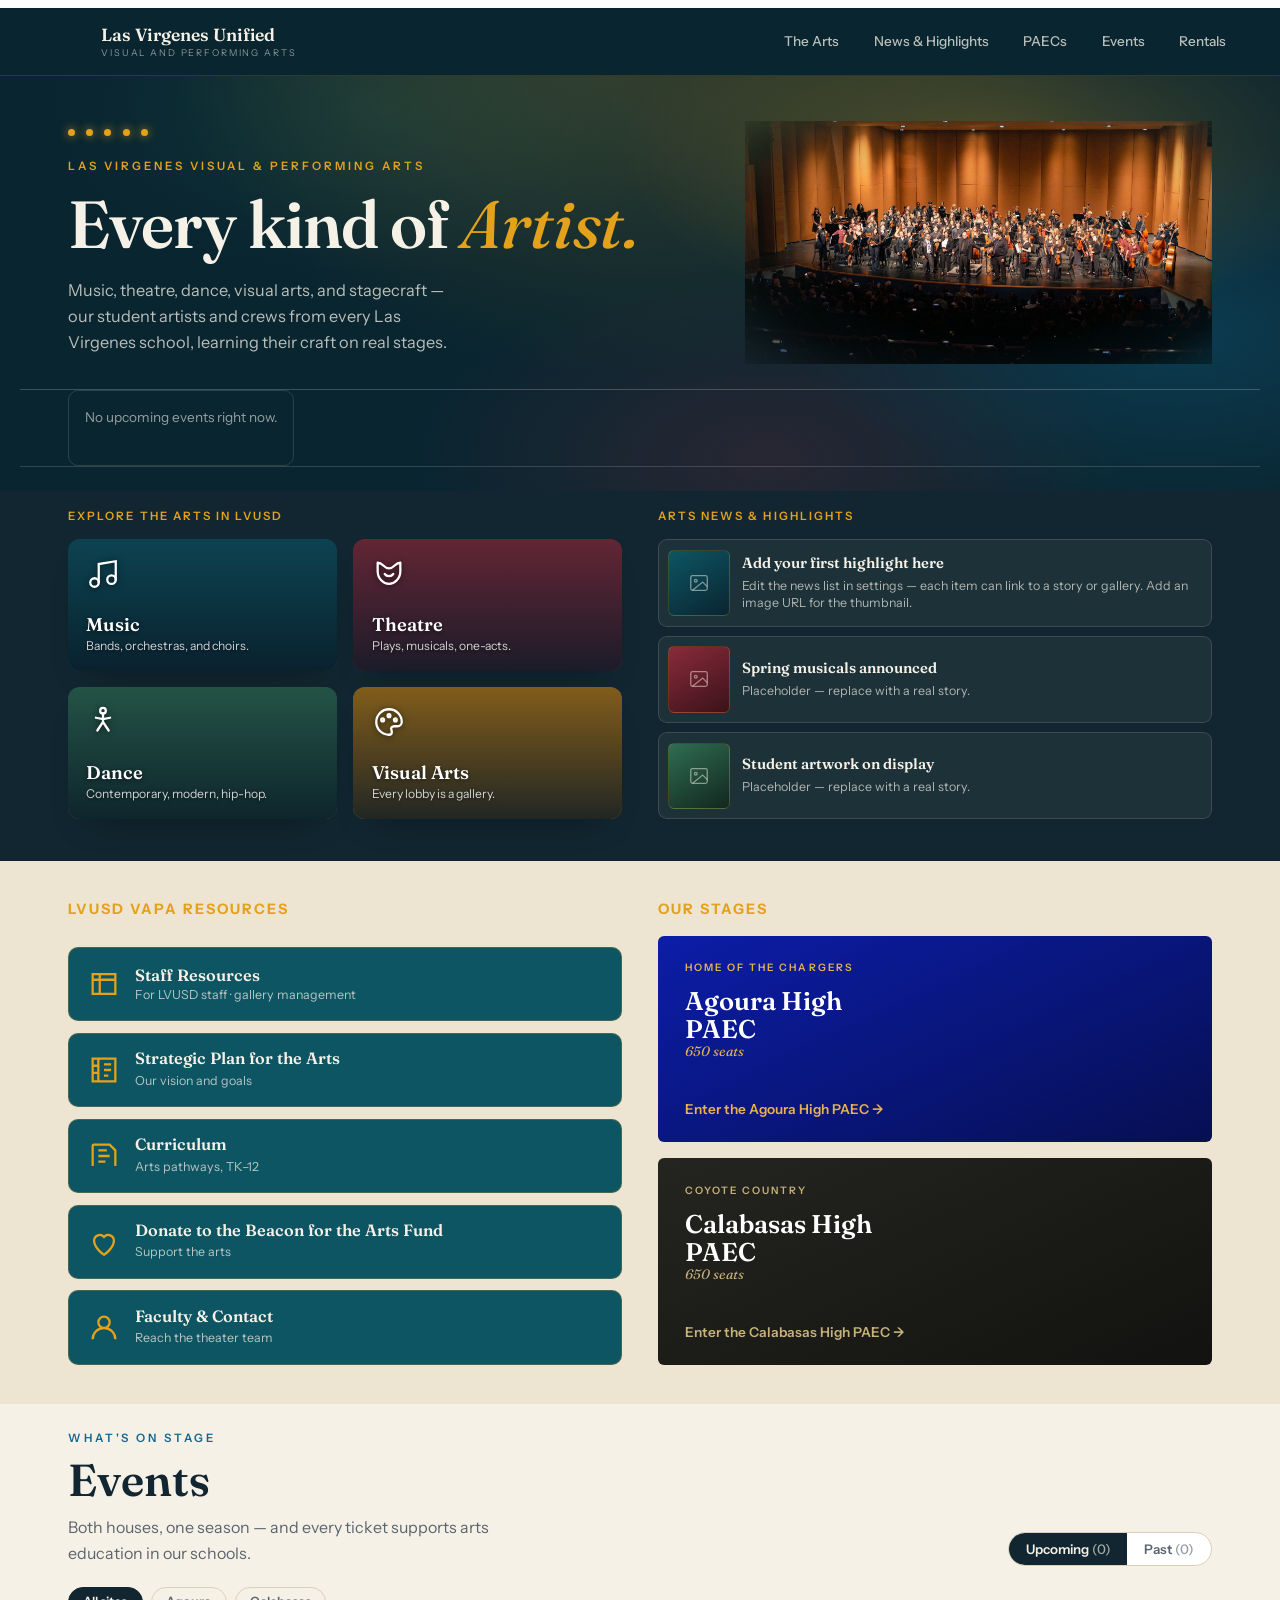
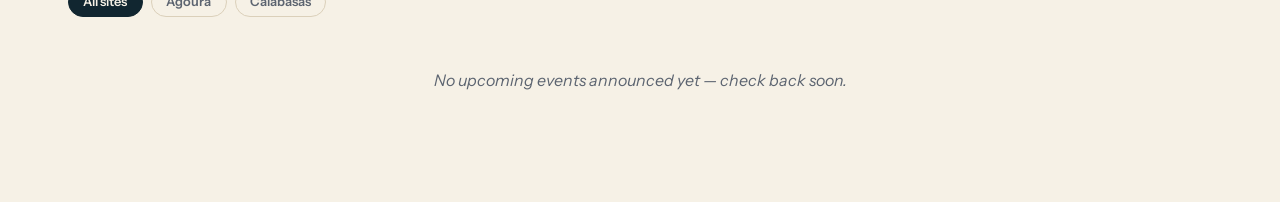
==== index.html @ 339e09e2 "Publish development homepage and Visual Arts gallery updates Bring over the public site HTML and ima" ====
<!doctype html>
<html lang="en">
<head>
<meta charset="utf-8">
<meta name="viewport" content="width=device-width, initial-scale=1">
<title>LVUSD Visual &amp; Performing Arts</title>
<meta name="description" content="Las Virgenes Unified School District Visual &amp; Performing Arts — The PAECs: performances, programs, and performing arts education centers at Agoura High and Calabasas High.">
<meta property="og:title" content="LVUSD Visual & Performing Arts">
<meta property="og:description" content="Performances, programs, and the Performing Arts Education Centers at Agoura High and Calabasas High.">
<meta property="og:type" content="website">
<link rel="preconnect" href="https://fonts.googleapis.com">
<link rel="preconnect" href="https://fonts.gstatic.com" crossorigin>
</head>
<body>
<div id="paecs-app">
  <div class="pc-pg pc-hub pc-on" data-page="hub">
    <div class="pc-bar">
    <button class="pc-brand" data-go="hub"><span class="pc-logo" data-logo="shield"></span><span><b data-t="brand.name"></b><small data-t="brand.sub"></small></span></button>
    <nav class="pc-nav">
      <button data-scroll="arts" data-t="hub.nav.arts"></button>
      <button data-scroll="news" data-t="hub.nav.news"></button>
      <button data-scroll="stages" data-t="hub.nav.centers"></button>
      <button data-scroll="season" data-t="hub.nav.season"></button>
      <button data-go="rentals" data-t="hub.nav.rentals"></button>
    </nav>
    </div>

    <section class="pc-stage">
    <div class="pc-wrap pc-hero">
      <div>
        <div class="pc-bulbs"><i></i><i></i><i></i><i></i><i></i></div>
        <div class="pc-eyebrow" data-t="hub.hero.kicker"></div>
        <h1 class="pc-title" data-t="hub.hero.title"></h1>
        <p class="pc-lede" data-t="hub.hero.lede"></p>

      </div>
      <div class="lvusd-hero-gallery" role="group" aria-label="LVUSD student performance photographs">
        <img class="lvusd-hero-photo is-visible" src="assets/hero/orchestra-pathways.jpg" alt="Orchestra Pathways concert performers on stage" decoding="async" fetchpriority="high">
        <img class="lvusd-hero-photo" src="assets/hero/chs-clue.jpg" alt="CHS Clue cast performing on stage" decoding="async" loading="lazy">
      </div>
    </div>
    <div class="pc-wrap pc-event-rail" data-featured aria-label="Next upcoming performances"></div>
    </section>

    <section class="pc-sec pc-dark pc-artsband" data-anchor="arts">
    <div class="pc-wrap">
      <div class="pc-artsplit">
        <div class="pc-artsleft">
          <h2 class="pc-colh" data-t="hub.arts.heading"></h2>
          <div class="pc-progs pc-tiles pc-tiles-2x2" data-progs="hub.arts.programs"></div>
        </div>
        <div class="pc-artsright" data-anchor="news">
          <h2 class="pc-colh" data-t="hub.news.title"></h2>
          <div class="pc-news" data-news="hub.news.items"></div>
        </div>
      </div>
    </div>
    </section>

    <section class="pc-sec pc-tint pc-stagesband" data-anchor="stages">
    <div class="pc-wrap">
      <div class="pc-stagesplit">
        <div class="pc-quicklinks">
          <div class="pc-colh">LVUSD VAPA Resources</div>

          <button class="pc-qlink pc-staff-quicklink" type="button" data-go="staffresources"><span class="pc-qic"><svg viewBox="0 0 24 24" fill="none" stroke="currentColor" stroke-width="1.6"><path d="M4 5h16v14H4zM4 9h16M9 5v14"/></svg></span><span><b>Staff Resources</b><small>For LVUSD staff · gallery management</small></span></button>
          <a class="pc-qlink" href="#"><span class="pc-qic"><svg viewBox="0 0 24 24" fill="none" stroke="currentColor" stroke-width="1.6"><path d="M4 4h16v16H4zM8 4v16M4 9h4M4 14h4M12 8h5M12 12h5M12 16h3"/></svg></span><span><b>Strategic Plan for the Arts</b><small>Our vision and goals</small></span></a>
          <a class="pc-qlink" href="#"><span class="pc-qic"><svg viewBox="0 0 24 24" fill="none" stroke="currentColor" stroke-width="1.6"><path d="M4 19V5a1 1 0 011-1h11l4 4v11M8 8h6M8 12h8M8 16h5"/></svg></span><span><b>Curriculum</b><small>Arts pathways, TK&ndash;12</small></span></a>
          <a class="pc-qlink" href="#"><span class="pc-qic"><svg viewBox="0 0 24 24" fill="none" stroke="currentColor" stroke-width="1.6"><path d="M12 21s-7-4.5-7-10a4 4 0 017-2.6A4 4 0 0119 11c0 5.5-7 10-7 10z"/></svg></span><span><b>Donate to the Beacon for the Arts Fund</b><small>Support the arts</small></span></a>
          <a class="pc-qlink" href="#"><span class="pc-qic"><svg viewBox="0 0 24 24" fill="none" stroke="currentColor" stroke-width="1.6"><path d="M12 12a4 4 0 100-8 4 4 0 000 8zM4 20a8 8 0 0116 0"/></svg></span><span><b>Faculty &amp; Contact</b><small>Reach the theater team</small></span></a>
        </div>
        <div class="pc-venues-col"><div class="pc-colh">Our Stages</div>
        <div class="pc-venues pc-venues-stack">
        <button class="pc-venue pc-v-a" data-go="agoura">
          <span class="pc-crest" data-logo="agoura"></span>
          <span class="pc-campus" data-t="hub.stages.agoura.campus"></span>
          <span class="pc-vname" data-t="hub.stages.agoura.name"></span>
          <span class="pc-vsub" data-t="hub.stages.agoura.sub"></span>
          <span class="pc-vlist" data-list="hub.stages.agoura.features"></span>
          <span class="pc-enter" data-t="hub.stages.agoura.enter"></span>
        </button>
        <button class="pc-venue pc-v-c" data-go="calabasas">
          <span class="pc-crest" data-logo="cal"></span>
          <span class="pc-campus" data-t="hub.stages.calabasas.campus"></span>
          <span class="pc-vname" data-t="hub.stages.calabasas.name"></span>
          <span class="pc-vsub" data-t="hub.stages.calabasas.sub"></span>
          <span class="pc-vlist" data-list="hub.stages.calabasas.features"></span>
          <span class="pc-enter" data-t="hub.stages.calabasas.enter"></span>
        </button>
        </div></div>
      </div>
    </div>
    </section>

    <section class="pc-sec" data-anchor="season">
    <div class="pc-wrap">
      <div class="pc-head">
        <div>
          <div class="pc-kicker" data-t="hub.season.kicker"></div>
          <h2 data-t="hub.season.heading"></h2>
          <p data-t="hub.season.text"></p>
        </div>
        <div class="pc-toggle">
          <button class="pc-on" data-view="upcoming"><span class="pc-lbl" data-t="labels.upcoming"></span> <span class="pc-ct"></span></button>
          <button data-view="past"><span class="pc-lbl" data-t="labels.past"></span> <span class="pc-ct"></span></button>
        </div>
      </div>
      <div class="pc-cfilter">
        <button class="pc-on" data-center=""><span data-t="labels.allCenters"></span></button>
        <button data-center="APAEC"><span data-t="labels.agouraShort"></span></button>
        <button data-center="CPAEC"><span data-t="labels.calabasasShort"></span></button>
      </div>
      <div class="pc-events pc-events-compact" data-season="" data-window="2"></div>
    </div>
    </section>

    

    

      

    

    


  </div>

  <div class="pc-pg pc-agoura" data-page="agoura">
    <div class="pc-bar">
      <button class="pc-brand" data-go="hub" aria-label="LVUSD Visual and Performing Arts home"><span class="pc-logo" data-logo="shield"></span><span><b data-t="brand.name"></b><small data-t="brand.sub"></small></span></button>
      <nav class="pc-nav" aria-label="Main navigation">
        <button data-goscroll="hub:arts" data-t="hub.nav.arts"></button>
        <button data-goscroll="hub:news" data-t="hub.nav.news"></button>
        <button data-goscroll="hub:stages" data-t="hub.nav.centers"></button>
        <button data-goscroll="hub:season" data-t="hub.nav.season"></button>
        <button data-go="rentals" data-t="hub.nav.rentals"></button>
      </nav>
    </div>
    <section class="pc-stage">
    <div class="pc-wrap pc-hero">
      <div>
        <div class="pc-eyebrow" data-t="agoura.hero.kicker"></div>
        <h1 class="pc-title" data-t="agoura.hero.title"></h1>
        <p class="pc-lede" data-t="agoura.hero.lede"></p>
        <div class="pc-cta"><button class="pc-btn" data-scroll="aseason" data-t="agoura.hero.button1"></button><button class="pc-btn pc-ghost" data-go="hub" data-t="agoura.hero.button2"></button></div>
      </div>
      <div class="pc-hero-crest" data-logo="agoura"></div>
    </div>
    </section>
    <section class="pc-sec" data-anchor="aseason">
    <div class="pc-wrap">
      <div class="pc-head">
        <div><div class="pc-kicker" data-t="agoura.season.kicker"></div><h2 data-t="agoura.season.heading"></h2><p data-t="agoura.season.text"></p></div>
        <div class="pc-toggle">
          <button class="pc-on" data-view="upcoming"><span class="pc-lbl" data-t="labels.upcoming"></span> <span class="pc-ct"></span></button>
          <button data-view="past"><span class="pc-lbl" data-t="labels.past"></span> <span class="pc-ct"></span></button>
        </div>
      </div>
      <div class="pc-events" data-season="APAEC"></div>
    </div>
    </section>
    <section class="pc-sec pc-dark" data-anchor="aarts">
    <div class="pc-wrap">
      <div class="pc-head"><div><div class="pc-kicker" data-t="agoura.programs.kicker"></div><h2 data-t="agoura.programs.heading"></h2><p data-t="agoura.programs.text"></p></div></div>
      <div class="pc-progs" data-progs="agoura.programs.list"></div>
      <div class="pc-schools"><h3 data-t="agoura.schools.title"></h3><div class="pc-sgroups" data-schools="agoura.schools.groups"></div></div>
    </div>
    </section>
    <section class="pc-sec">
    <div class="pc-wrap"><div class="pc-band"><div><div class="pc-kicker pc-gold" data-t="agoura.rentals.kicker"></div><h2 data-t="agoura.rentals.heading"></h2><p data-t="agoura.rentals.text"></p></div></div></div>
    </section>
  </div>

  <div class="pc-pg pc-cal" data-page="calabasas">
    <div class="pc-bar">
      <button class="pc-brand" data-go="hub" aria-label="LVUSD Visual and Performing Arts home"><span class="pc-logo" data-logo="shield"></span><span><b data-t="brand.name"></b><small data-t="brand.sub"></small></span></button>
      <nav class="pc-nav" aria-label="Main navigation">
        <button data-goscroll="hub:arts" data-t="hub.nav.arts"></button>
        <button data-goscroll="hub:news" data-t="hub.nav.news"></button>
        <button data-goscroll="hub:stages" data-t="hub.nav.centers"></button>
        <button data-goscroll="hub:season" data-t="hub.nav.season"></button>
        <button data-go="rentals" data-t="hub.nav.rentals"></button>
      </nav>
    </div>
    <section class="pc-stage">
    <div class="pc-wrap pc-hero">
      <div>
        <div class="pc-eyebrow" data-t="calabasas.hero.kicker"></div>
        <h1 class="pc-title" data-t="calabasas.hero.title"></h1>
        <p class="pc-lede" data-t="calabasas.hero.lede"></p>
        <div class="pc-cta"><button class="pc-btn" data-scroll="cseason" data-t="calabasas.hero.button1"></button><button class="pc-btn pc-ghost" data-go="hub" data-t="calabasas.hero.button2"></button></div>
      </div>
      <div class="pc-hero-crest" data-logo="cal"></div>
    </div>
    </section>
    <section class="pc-sec" data-anchor="cseason">
    <div class="pc-wrap">
      <div class="pc-head">
        <div><div class="pc-kicker" data-t="calabasas.season.kicker"></div><h2 data-t="calabasas.season.heading"></h2><p data-t="calabasas.season.text"></p></div>
        <div class="pc-toggle">
          <button class="pc-on" data-view="upcoming"><span class="pc-lbl" data-t="labels.upcoming"></span> <span class="pc-ct"></span></button>
          <button data-view="past"><span class="pc-lbl" data-t="labels.past"></span> <span class="pc-ct"></span></button>
        </div>
      </div>
      <div class="pc-events" data-season="CPAEC"></div>
    </div>
    </section>
    <section class="pc-sec pc-dark" data-anchor="carts">
    <div class="pc-wrap">
      <div class="pc-head"><div><div class="pc-kicker" data-t="calabasas.programs.kicker"></div><h2 data-t="calabasas.programs.heading"></h2><p data-t="calabasas.programs.text"></p></div></div>
      <div class="pc-progs" data-progs="calabasas.programs.list"></div>
      <div class="pc-schools"><h3 data-t="calabasas.schools.title"></h3><div class="pc-sgroups" data-schools="calabasas.schools.groups"></div></div>
    </div>
    </section>
    <section class="pc-sec">
    <div class="pc-wrap"><div class="pc-band"><div><div class="pc-kicker pc-gold" data-t="calabasas.rentals.kicker"></div><h2 data-t="calabasas.rentals.heading"></h2><p data-t="calabasas.rentals.text"></p></div></div></div>
    </section>
  </div>

  <div class="pc-pg pc-rent" data-page="rentals">
    <div class="pc-bar">
      <button class="pc-brand" data-go="hub" aria-label="LVUSD Visual and Performing Arts home"><span class="pc-logo" data-logo="shield"></span><span><b data-t="brand.name"></b><small data-t="brand.sub"></small></span></button>
      <nav class="pc-nav" aria-label="Main navigation">
        <button data-goscroll="hub:arts" data-t="hub.nav.arts"></button>
        <button data-goscroll="hub:news" data-t="hub.nav.news"></button>
        <button data-goscroll="hub:stages" data-t="hub.nav.centers"></button>
        <button data-goscroll="hub:season" data-t="hub.nav.season"></button>
        <button data-go="rentals" data-t="hub.nav.rentals"></button>
      </nav>
    </div>
    <section class="pc-stage">
    <div class="pc-wrap pc-hero">
      <div>
        <div class="pc-eyebrow" data-t="rentals.hero.kicker"></div>
        <h1 class="pc-title" data-t="rentals.hero.title"></h1>
        <p class="pc-lede" data-t="rentals.hero.lede"></p>
        <div class="pc-cta">
          <button class="pc-btn" data-scroll="rbook" data-t="rentals.hero.button1"></button>
          <button class="pc-btn pc-ghost" data-scroll="rspaces" data-t="rentals.hero.button2"></button>
        </div>
      </div>
      <div class="pc-hero-crest" data-logo="shield"></div>
    </div>
    </section>
    <section class="pc-sec" data-anchor="rspaces">
    <div class="pc-wrap">
      <div class="pc-head"><div><div class="pc-kicker" data-t="rentals.spaces.kicker"></div><h2 data-t="rentals.spaces.heading"></h2><p data-t="rentals.spaces.text"></p></div></div>
      <div class="pc-spaces" data-spaces="rentals.spaces.list"></div>
    </div>
    </section>
    <section class="pc-sec pc-tint" data-anchor="rgallery">
    <div class="pc-wrap">
      <div class="pc-head"><div><div class="pc-kicker" data-t="rentals.gallery.kicker"></div><h2 data-t="rentals.gallery.heading"></h2><p data-t="rentals.gallery.text"></p></div></div>
      <div class="pc-gal" data-gallery="rentals.gallery.images" data-solo="1"></div>
    </div>
    </section>

    <section class="pc-sec pc-dark" data-anchor="rtech">
    <div class="pc-wrap">
      <div class="pc-head"><div><div class="pc-kicker" data-t="rentals.tech.kicker"></div><h2 data-t="rentals.tech.heading"></h2><p data-t="rentals.tech.text"></p></div></div>
      <div class="pc-progs" data-specs="rentals.tech.list"></div>
    </div>
    </section>
    <section class="pc-sec pc-tint" data-anchor="rcost">
    <div class="pc-wrap">
      <div class="pc-head"><div><div class="pc-kicker" data-t="rentals.cost.kicker"></div><h2 data-t="rentals.cost.heading"></h2><p data-t="rentals.cost.text"></p></div></div>
      <div class="pc-fe">
        <div class="pc-fe-callout"><span class="pc-fe-tag" data-t="rentals.cost.calloutTag"></span><p data-t="rentals.cost.calloutText"></p></div>
        <div class="pc-fe-grid">
          <div>
            <div class="pc-fe-card">
              <h3><span class="pc-fe-num">01</span> Who&rsquo;s renting?</h3>
              <p class="pc-fe-hint">Your tier sets every rate below. Most outside groups fall into Tier III or IV.</p>
              <div class="pc-fe-tiers" id="pcFeTiers"></div>
            </div>
            <div class="pc-fe-card">
              <h3><span class="pc-fe-num">02</span> Spaces</h3>
              <p class="pc-fe-hint">Enter <b>rental hours</b> &mdash; your full time in the space. For the MainStage and Black Box, also enter <b>show hours</b>, the time an audience is present, which sets front-of-house staffing.</p>
              <div id="pcFeSpaces"></div>
            </div>
            <div class="pc-fe-card">
              <h3><span class="pc-fe-num">03</span> Staffing</h3>
              <p class="pc-fe-hint">Front of house matches your show hours; back of house and custodial match total space hours. Set how many staff you need. Admin &amp; box office is a flat fee on every booking.</p>
              <div id="pcFeStaff"></div>
            </div>
            <div class="pc-fe-card">
              <h3><span class="pc-fe-num">04</span> Equipment</h3>
              <p class="pc-fe-hint">Daily or per-use fees. Set the number of days where it applies.</p>
              <div id="pcFeEquip"></div>
              <div class="pc-fe-incl">
                <div class="pc-fe-inclhead"><span class="pc-fe-pill">Included</span> Comes with the space, no charge</div>
                <div class="pc-fe-inclgrid">
                  <div>
                    <h4>Stage &amp; lighting</h4>
                    <ul><li>Black and white scrims (MainStage)</li><li>Cyclorama (Black Box)</li><li>Followspots</li><li>Intelligent lighting fixtures</li><li>Mirror ball</li><li>Antari F3 hazer, Rosco 1800 fogger</li><li>Pipe and drape, as available</li></ul>
                  </div>
                  <div>
                    <h4>Tables &amp; chairs</h4>
                    <ul><li>8-ft and 6-ft tables</li><li>Table linens, as available</li><li>Wenger orchestra chairs, up to 73</li></ul>
                  </div>
                  <div>
                    <h4>Audio</h4>
                    <ul><li>16 wireless handheld mics</li><li>16 wireless lavalier mics</li><li>16 DPA headset mics</li><li>Yamaha M7CL-48 ES console</li><li>Drum kit microphones</li></ul>
                  </div>
                </div>
                <p class="pc-fe-inclfoot">Additional backline and instruments available on request.</p>
              </div>
            </div>
            <p class="pc-fe-fine"><b>Filming:</b> the base rate covers a six-hour minimum; time past six is billed at the additional-hour rate.<br><b>Pianos:</b> rates don&rsquo;t include tuning, which is billed separately.<br><b>Annual escalation:</b> rates rise each year by the greater of 3% or CPI.</p>
          </div>
          <div>
            <div class="pc-fe-ticket">
              <div class="pc-fe-thead"><div class="pc-fe-k">Estimate</div><div class="pc-fe-tiernow" id="pcFeTierNow"></div></div>
              <div class="pc-fe-items" id="pcFeItems"></div>
              <div class="pc-fe-total"><span class="pc-fe-tl">Total est.</span><span class="pc-fe-tv" id="pcFeTotal">$0</span></div>
              <div class="pc-fe-tnote">A planning estimate. Final staffing and fees are set to fit your event.</div>
            </div>
            <button class="pc-fe-reset" id="pcFeReset">Clear everything</button>
          </div>
        </div>
        <p class="pc-fe-legal" data-t="rentals.cost.legal"></p>
      </div>
    </div>
    </section>

    <section class="pc-sec" data-anchor="rbook">
    <div class="pc-wrap">
      <div class="pc-band">
        <div class="pc-rcta">
          <div class="pc-rcopy">
            <h3 data-t="rentals.book.title"></h3>
            <div data-paras="rentals.book.lines"></div>
          </div>
          <div class="pc-rlinks" data-links="rentals.book.links"></div>
          <button class="pc-faqlink pc-left" data-go="faq" data-t="rentals.book.faqLink"></button>
        </div>
      </div>
    </div>
    </section>
  </div>

  <div class="pc-pg pc-faq" data-page="faq">
    <div class="pc-bar">
      <button class="pc-brand" data-go="hub" aria-label="LVUSD Visual and Performing Arts home"><span class="pc-logo" data-logo="shield"></span><span><b data-t="brand.name"></b><small data-t="brand.sub"></small></span></button>
      <nav class="pc-nav" aria-label="Main navigation">
        <button data-goscroll="hub:arts" data-t="hub.nav.arts"></button>
        <button data-goscroll="hub:news" data-t="hub.nav.news"></button>
        <button data-goscroll="hub:stages" data-t="hub.nav.centers"></button>
        <button data-goscroll="hub:season" data-t="hub.nav.season"></button>
        <button data-go="rentals" data-t="hub.nav.rentals"></button>
      </nav>
    </div>
    <section class="pc-stage">
    <div class="pc-wrap pc-hero">
      <div>
        <div class="pc-eyebrow" data-t="faq.hero.kicker"></div>
        <h1 class="pc-title" data-t="faq.hero.title"></h1>
        <p class="pc-lede" data-t="faq.hero.lede"></p>
      </div>
      <div class="pc-hero-crest" data-logo="shield"></div>
    </div>
    </section>
    <section class="pc-sec">
    <div class="pc-wrap">
      <div class="pc-faqlist" data-faq="faq.categories"></div>
    </div>
    </section>
  </div>

  <div class="pc-pg pc-music" data-page="music">
    <div class="pc-bar">
      <button class="pc-brand" data-go="hub" aria-label="LVUSD Visual and Performing Arts home"><span class="pc-logo" data-logo="shield"></span><span><b data-t="brand.name"></b><small data-t="brand.sub"></small></span></button>
      <nav class="pc-nav" aria-label="Main navigation">
        <button data-goscroll="hub:arts" data-t="hub.nav.arts"></button>
        <button data-goscroll="hub:news" data-t="hub.nav.news"></button>
        <button data-goscroll="hub:stages" data-t="hub.nav.centers"></button>
        <button data-goscroll="hub:season" data-t="hub.nav.season"></button>
        <button data-go="rentals" data-t="hub.nav.rentals"></button>
      </nav>
    </div>
    <section class="pc-stage">
    <div class="pc-wrap pc-hero">
      <div>
        <div class="pc-eyebrow" data-t="music.hero.kicker"></div>
        <h1 class="pc-title" data-t="music.hero.title"></h1>
        <p class="pc-lede" data-t="music.hero.lede"></p>
      </div>
      <div class="pc-hero-crest" data-logo="shield"></div>
    </div>
    </section>
    <section class="pc-sec">
    <div class="pc-wrap">
      <div class="pc-introrow">
        <div class="pc-about" data-about="music.about"></div>
        <div class="pc-introphotos pc-gal" data-gallery="music.photos" data-placeholder="1"></div>
      </div>
      <div class="pc-pathway" data-pathway="music.pathway"></div>
    </div>
    </section>
  </div>


  <div class="pc-pg pc-disc" data-page="theatre">
    <div class="pc-bar">
      <button class="pc-brand" data-go="hub" aria-label="LVUSD Visual and Performing Arts home"><span class="pc-logo" data-logo="shield"></span><span><b data-t="brand.name"></b><small data-t="brand.sub"></small></span></button>
      <nav class="pc-nav" aria-label="Main navigation">
        <button data-goscroll="hub:arts" data-t="hub.nav.arts"></button>
        <button data-goscroll="hub:news" data-t="hub.nav.news"></button>
        <button data-goscroll="hub:stages" data-t="hub.nav.centers"></button>
        <button data-goscroll="hub:season" data-t="hub.nav.season"></button>
        <button data-go="rentals" data-t="hub.nav.rentals"></button>
      </nav>
    </div>
    <section class="pc-stage"><div class="pc-stage-bg" data-bg="hub.hero.bg"></div>
      <div class="pc-wrap pc-hero">
        <div>
          <div class="pc-eyebrow" data-t="theatre.hero.kicker"></div>
          <h1 class="pc-title" data-t="theatre.hero.title"></h1>
          <p class="pc-lede" data-t="theatre.hero.lede"></p>
        </div>
        <div class="pc-hero-crest" data-logo="shield"></div>
      </div>
    </section>
    <section class="pc-sec">
      <div class="pc-wrap">
        <div class="pc-head"><div><div class="pc-kicker" data-t="theatre.programs.kicker"></div><h2 data-t="theatre.programs.heading"></h2><p data-t="theatre.programs.text"></p></div></div>
        <div class="pc-dcols" data-dgroups="theatre.programs.groups"></div>
      </div>
    </section>
  </div>

  <div class="pc-pg pc-disc" data-page="dance">
    <div class="pc-bar">
      <button class="pc-brand" data-go="hub" aria-label="LVUSD Visual and Performing Arts home"><span class="pc-logo" data-logo="shield"></span><span><b data-t="brand.name"></b><small data-t="brand.sub"></small></span></button>
      <nav class="pc-nav" aria-label="Main navigation">
        <button data-goscroll="hub:arts" data-t="hub.nav.arts"></button>
        <button data-goscroll="hub:news" data-t="hub.nav.news"></button>
        <button data-goscroll="hub:stages" data-t="hub.nav.centers"></button>
        <button data-goscroll="hub:season" data-t="hub.nav.season"></button>
        <button data-go="rentals" data-t="hub.nav.rentals"></button>
      </nav>
    </div>
    <section class="pc-stage">
      <div class="pc-wrap pc-hero">
        <div>
          <div class="pc-eyebrow" data-t="dance.hero.kicker"></div>
          <h1 class="pc-title" data-t="dance.hero.title"></h1>
          <p class="pc-lede" data-t="dance.hero.lede"></p>
        </div>
        <div class="pc-hero-crest" data-logo="shield"></div>
      </div>
    </section>
    <section class="pc-sec">
      <div class="pc-wrap">
        <div class="pc-head"><div><div class="pc-kicker" data-t="dance.programs.kicker"></div><h2 data-t="dance.programs.heading"></h2><p data-t="dance.programs.text"></p></div></div>
        <div class="pc-dcols" data-dgroups="dance.programs.groups"></div>
      </div>
    </section>
  </div>

  <div class="pc-pg pc-disc" data-page="visual">
    <div class="pc-bar">
      <button class="pc-brand" data-go="hub" aria-label="LVUSD Visual and Performing Arts home"><span class="pc-logo" data-logo="shield"></span><span><b data-t="brand.name"></b><small data-t="brand.sub"></small></span></button>
      <nav class="pc-nav" aria-label="Main navigation">
        <button data-goscroll="hub:arts" data-t="hub.nav.arts"></button>
        <button data-goscroll="hub:news" data-t="hub.nav.news"></button>
        <button data-goscroll="hub:stages" data-t="hub.nav.centers"></button>
        <button data-goscroll="hub:season" data-t="hub.nav.season"></button>
        <button data-go="rentals" data-t="hub.nav.rentals"></button>
      </nav>
    </div>
    <section class="pc-stage">
      <div class="pc-wrap pc-hero">
        <div>
          <div class="pc-eyebrow" data-t="visual.hero.kicker"></div>
          <h1 class="pc-title" data-t="visual.hero.title"></h1>
          <p class="pc-lede" data-t="visual.hero.lede"></p>
        </div>
        <div class="pc-hero-crest" data-logo="shield"></div>
      </div>
    </section>
    <section class="pc-gallery-content pc-artcollection-intro">
      <div class="pc-wrap">
        <div class="pc-gallery-heading"><div><div class="pc-kicker">STUDENT ART COLLECTION</div><h1>Art from across LVUSD.</h1><p>Explore artworks by our student artists. Filter by school, grade, medium or style.</p></div><span class="pc-gallery-count" id="gallery-count">Loading gallery…</span></div>
        <div class="pc-gallery-filters" aria-label="Filter student artwork">
          <label>School<select id="gallery-school"><option value="">All schools</option></select></label>
          <label>Grade Created<select id="gallery-grade"><option value="">All grades</option></select></label>
          <label>School Year Created<select id="gallery-year"><option value="">All school years</option></select></label>
          <label>Medium<select id="gallery-medium"><option value="">All mediums</option></select></label>
          <label>Style<select id="gallery-style"><option value="">All styles</option></select></label>
          <label>Search<input type="search" id="gallery-search" placeholder="Title or Artist" /></label>
        </div>
        <p class="pc-gallery-source" id="gallery-source" role="status">Loading approved gallery artwork…</p>
        <div class="pc-gallery-grid" id="gallery-grid"></div>
        <p class="pc-gallery-empty" id="gallery-empty" hidden>No artworks match these filters.</p>
      </div>
    </section>
    <dialog class="pc-gallery-dialog" id="gallery-dialog" aria-label="Artwork details"><button id="gallery-close" aria-label="Close artwork details" type="button">×</button><img id="gallery-dialog-image" alt=""/><div><h2 id="gallery-dialog-title"></h2><p id="gallery-dialog-meta"></p></div></dialog>

    <section class="pc-sec">
      <div class="pc-wrap">
        <div class="pc-head"><div><div class="pc-kicker" data-t="visual.programs.kicker"></div><h2 data-t="visual.programs.heading"></h2><p data-t="visual.programs.text"></p></div></div>
        <div class="pc-dcols" data-dgroups="visual.programs.groups"></div>
      </div>
    </section>

  </div>



  <div class="pc-pg pc-disc pc-staff-page" data-page="staffresources">
    <div class="pc-bar">
      <button class="pc-brand" data-go="hub" aria-label="LVUSD Visual and Performing Arts home"><span class="pc-logo" data-logo="shield"></span><span><b data-t="brand.name"></b><small data-t="brand.sub"></small></span></button>
      <nav class="pc-nav" aria-label="Main navigation">
        <button data-goscroll="hub:arts" data-t="hub.nav.arts"></button>
        <button data-goscroll="hub:news" data-t="hub.nav.news"></button>
        <button data-goscroll="hub:stages" data-t="hub.nav.centers"></button>
        <button data-goscroll="hub:season" data-t="hub.nav.season"></button>
        <button data-go="rentals" data-t="hub.nav.rentals"></button>
      </nav>
    </div>
    <section class="pc-staff-content">
      <div class="pc-wrap">
        <div class="pc-kicker">LVUSD STAFF RESOURCES</div>
        <h1>Tools for our arts educators.</h1>
        <p class="pc-staff-lede">Staff applications and resources for district visual and performing arts programs.</p>
        <div class="pc-staff-card">
          <div><span class="pc-staff-tag">VISUAL ARTS</span><h2>Art Gallery Management</h2>
            <p>Submit artwork, edit exhibition information, review submissions, and manage the Student Art Collection.</p>
            <p class="pc-staff-warning">Sign in with your LVUSD Google account. Access is limited to approved pilot staff.</p>
          </div>
          <div class="pc-staff-actions"><a href="https://script.google.com/a/macros/lvusd.org/s/AKfycbx8gru5-IYWEbeqjZ6mUCkMIRZhXJBhfu4okk1aNFl5zUUR4tdiOmKe2C6zeGRDtajkIQ/exec" class="pc-gallery-primary">Open Art Gallery Management ↗</a><button data-go="visual" class="pc-staff-alt" type="button">View public gallery</button></div>
        </div>
      </div>
    </section>
  </div>

  <div class="pc-pg pc-disc" data-page="stagecraft">
    <div class="pc-bar">
      <button class="pc-brand" data-go="hub" aria-label="LVUSD Visual and Performing Arts home"><span class="pc-logo" data-logo="shield"></span><span><b data-t="brand.name"></b><small data-t="brand.sub"></small></span></button>
      <nav class="pc-nav" aria-label="Main navigation">
        <button data-goscroll="hub:arts" data-t="hub.nav.arts"></button>
        <button data-goscroll="hub:news" data-t="hub.nav.news"></button>
        <button data-goscroll="hub:stages" data-t="hub.nav.centers"></button>
        <button data-goscroll="hub:season" data-t="hub.nav.season"></button>
        <button data-go="rentals" data-t="hub.nav.rentals"></button>
      </nav>
    </div>
    <section class="pc-stage">
      <div class="pc-wrap pc-hero">
        <div>
          <div class="pc-eyebrow" data-t="stagecraft.hero.kicker"></div>
          <h1 class="pc-title" data-t="stagecraft.hero.title"></h1>
          <p class="pc-lede" data-t="stagecraft.hero.lede"></p>
        </div>
        <div class="pc-hero-crest" data-logo="shield"></div>
      </div>
    </section>
    <section class="pc-sec">
      <div class="pc-wrap">
        <div class="pc-head"><div><div class="pc-kicker" data-t="stagecraft.programs.kicker"></div><h2 data-t="stagecraft.programs.heading"></h2><p data-t="stagecraft.programs.text"></p></div></div>
        <div class="pc-dcols" data-dgroups="stagecraft.programs.groups"></div>
      </div>
    </section>
  </div>

</div>
<style>
@import url('https://fonts.googleapis.com/css2?family=Fraunces:ital,opsz,wght@0,9..144,500;0,9..144,600;1,9..144,500&family=Instrument+Sans:wght@400;500;600&display=swap');

#paecs-app{font-family:"Instrument Sans",system-ui,sans-serif !important;line-height:1.6 !important;color:#222A31 !important;text-align:left !important;--paper:#F6F1E6 !important;--line:#DBD0BA !important;--soft:#5C6470 !important;--text:#222A31 !important;position:relative !important;left:50% !important;width:100vw !important;max-width:100vw !important;margin-left:-50vw !important;margin-right:0 !important;overflow-x:hidden !important}
#paecs-app *,#paecs-app *::before,#paecs-app *::after{box-sizing:border-box !important}
#paecs-app h1,#paecs-app h2,#paecs-app h3,#paecs-app p,#paecs-app div,#paecs-app span,#paecs-app b,#paecs-app small,#paecs-app em,#paecs-app i,#paecs-app nav{margin:0 !important;padding:0 !important;text-transform:none !important;letter-spacing:normal !important}
#paecs-app button{margin:0 !important;font-family:inherit !important;border:0 !important;background:none !important;cursor:pointer !important;color:inherit !important;text-align:left !important;text-transform:none !important}
#paecs-app a{text-decoration:none !important;color:inherit !important}
#paecs-app img{display:block !important;max-width:100% !important;height:auto !important}


#paecs-app .pc-prog .pc-ic{display:block !important;color:var(--gold) !important;margin-bottom:.75rem !important}
#paecs-app .pc-prog .pc-ic svg{width:24px !important;height:24px !important;display:block !important}

#paecs-app .pc-hub{--gold:#E3A21A !important;--gold2:#F4B942 !important;--dark:#112630 !important;--hero:#092530 !important;--prim:#0E5563 !important;--acc:#12678F !important}
#paecs-app .pc-agoura{--gold:#E8B24E !important;--gold2:#F4C978 !important;--dark:#0C1DA8 !important;--hero:#060F52 !important;--prim:#0C1DA8 !important;--acc:#2E46D6 !important}
#paecs-app .pc-cal{--gold:#C7B279 !important;--gold2:#DBC894 !important;--dark:#161616 !important;--hero:#121210 !important;--prim:#1E1E1B !important;--acc:#8A7B4E !important}

#paecs-app .pc-pg{display:none !important}
#paecs-app .pc-pg.pc-on{display:block !important}
#paecs-app .pc-wrap{max-width:1240px !important;margin:0 auto !important;padding:0 clamp(1.1rem,4vw,3rem) !important}

#paecs-app .pc-bar{background:var(--hero) !important;border-bottom:1px solid rgba(227,162,26,.18) !important;display:flex !important;align-items:center !important;gap:1.2rem !important;padding:.9rem clamp(1.1rem,4vw,3rem) !important;flex-wrap:wrap !important}
#paecs-app .pc-brand{display:flex !important;align-items:center !important;gap:.7rem !important;color:var(--paper) !important}
#paecs-app .pc-brand b{font-family:"Fraunces",Georgia,serif !important;font-weight:600 !important;font-size:1.1rem !important;display:block !important;line-height:1.1 !important}
#paecs-app .pc-brand small{display:block !important;font-size:.58rem !important;letter-spacing:.2em !important;text-transform:uppercase !important;color:rgba(246,241,230,.55) !important;margin-top:3px !important}
#paecs-app .pc-logo{width:36px !important;height:36px !important;flex:none !important;display:block !important;background-size:contain !important;background-repeat:no-repeat !important;background-position:center !important}
#paecs-app .pc-nav{margin-left:auto !important;display:flex !important;gap:1.4rem !important;flex-wrap:wrap !important}
#paecs-app .pc-nav a,#paecs-app .pc-nav button{color:rgba(246,241,230,.75) !important;font-size:.85rem !important;font-weight:500 !important}
#paecs-app .pc-nav a:hover,#paecs-app .pc-nav button:hover{color:var(--paper) !important}
#paecs-app .pc-back{border:1px solid rgba(246,241,230,.3) !important;color:var(--paper) !important;padding:.4rem .8rem !important;border-radius:20px !important;font-size:.78rem !important}
#paecs-app .pc-back:hover{border-color:var(--gold) !important}

#paecs-app .pc-stage{position:relative !important;background:var(--hero) !important;color:var(--paper) !important;overflow:hidden !important}
#paecs-app .pc-stage::before{content:"" !important;position:absolute !important;top:-10% !important;left:50% !important;transform:translateX(-50%) !important;width:80% !important;height:90% !important;background:radial-gradient(ellipse at top,rgba(227,162,26,.20),transparent 65%) !important;pointer-events:none !important}
#paecs-app .pc-hero{position:relative !important;z-index:2 !important;display:grid !important;grid-template-columns:1.15fr .85fr !important;gap:clamp(1.8rem,5vw,4rem) !important;align-items:center !important;padding-top:clamp(2.2rem,5vw,3.6rem) !important;padding-bottom:clamp(1.4rem,3vw,2rem) !important}
#paecs-app .pc-bulbs{display:flex !important;gap:.7rem !important;margin-bottom:1.3rem !important}
#paecs-app .pc-bulbs i{width:7px !important;height:7px !important;border-radius:50% !important;background:var(--gold) !important;box-shadow:0 0 8px 1px rgba(227,162,26,.55) !important}
#paecs-app .pc-eyebrow{font-size:.72rem !important;font-weight:600 !important;letter-spacing:.26em !important;text-transform:uppercase !important;color:var(--gold) !important;margin-bottom:1rem !important}
#paecs-app .pc-title{font-family:"Fraunces",Georgia,serif !important;font-weight:600 !important;font-size:clamp(2.2rem,5.2vw,4.4rem) !important;line-height:1 !important;letter-spacing:-.015em !important;color:var(--paper) !important}
#paecs-app .pc-title em{font-style:italic !important;color:var(--gold) !important;font-weight:500 !important}
#paecs-app .pc-lede{margin-top:1.2rem !important;font-size:1.02rem !important;color:rgba(246,241,230,.75) !important;max-width:36ch !important}
#paecs-app .pc-cta{display:flex !important;gap:.9rem !important;margin-top:1.9rem !important;flex-wrap:wrap !important}
#paecs-app .pc-btn{background:var(--gold) !important;color:var(--hero) !important;padding:.8rem 1.5rem !important;border-radius:2px !important;font-weight:600 !important;font-size:.9rem !important}
#paecs-app .pc-btn:hover{background:var(--gold2) !important}
#paecs-app .pc-ghost{background:none !important;border:1px solid rgba(246,241,230,.3) !important;color:var(--paper) !important;font-weight:500 !important}
#paecs-app .pc-ghost:hover{border-color:var(--gold) !important}
#paecs-app .pc-hero-crest{min-height:300px !important;background-size:contain !important;background-repeat:no-repeat !important;background-position:center !important}

#paecs-app .pc-featured{display:flex !important;flex-direction:column !important;gap:1rem !important}
#paecs-app .pc-play{background:rgba(255,255,255,.05) !important;border:1px solid rgba(227,162,26,.28) !important;border-radius:6px !important;padding:1.8rem !important}
#paecs-app .pc-play .pc-tag{display:inline-block !important;font-size:.64rem !important;letter-spacing:.22em !important;text-transform:uppercase !important;color:var(--hero) !important;background:var(--gold) !important;padding:.26rem .6rem !important;border-radius:2px !important;font-weight:600 !important;margin-bottom:1rem !important}
#paecs-app .pc-play h3{font-family:"Fraunces",Georgia,serif !important;font-size:1.75rem !important;font-weight:600 !important;line-height:1.06 !important;color:var(--paper) !important;margin-bottom:.35rem !important}
#paecs-app .pc-play .pc-slog{font-family:"Fraunces",Georgia,serif !important;font-style:italic !important;color:var(--gold2) !important;font-size:.85rem !important;margin-bottom:1.2rem !important;display:block !important}
#paecs-app .pc-row{display:flex !important;justify-content:space-between !important;gap:1rem !important;padding:.62rem 0 !important;border-top:1px solid rgba(246,241,230,.12) !important;font-size:.88rem !important;color:var(--paper) !important}
#paecs-app .pc-row span:first-child{color:rgba(246,241,230,.5) !important}
#paecs-app .pc-book{display:block !important;text-align:center !important;margin-top:1.3rem !important;border:1px solid var(--gold) !important;color:var(--gold) !important;padding:.7rem !important;border-radius:2px !important;font-weight:600 !important;font-size:.85rem !important}
#paecs-app .pc-book:hover{background:var(--gold) !important;color:var(--hero) !important}
#paecs-app .pc-two{background:rgba(255,255,255,.05) !important;border:1px solid rgba(227,162,26,.28) !important;border-radius:6px !important;padding:1.3rem 1.4rem !important;display:block !important}
#paecs-app .pc-two:hover{border-color:var(--gold) !important}
#paecs-app .pc-two h4{font-family:"Fraunces",Georgia,serif !important;font-weight:600 !important;font-size:1.2rem !important;line-height:1.1 !important;color:var(--paper) !important;margin:.55rem 0 .4rem !important}
#paecs-app .pc-two .pc-meta{color:rgba(246,241,230,.7) !important;font-size:.82rem !important;display:block !important;margin-bottom:.9rem !important}
#paecs-app .pc-two .pc-foot{display:flex !important;justify-content:space-between !important;align-items:center !important;border-top:1px solid rgba(246,241,230,.12) !important;padding-top:.8rem !important;font-size:.85rem !important;color:var(--paper) !important}
#paecs-app .pc-two .pc-foot em{font-style:normal !important;color:var(--gold) !important;font-weight:600 !important}

#paecs-app .pc-sec{padding:clamp(2.8rem,6vw,5rem) 0 !important;background:var(--paper) !important}
#paecs-app .pc-tint{background:#EDE4D1 !important}
#paecs-app .pc-dark{background:var(--dark) !important;color:var(--paper) !important}
#paecs-app .pc-head{display:flex !important;justify-content:space-between !important;align-items:flex-end !important;gap:1.5rem !important;margin-bottom:2.2rem !important;flex-wrap:wrap !important}
#paecs-app .pc-kicker{font-size:.72rem !important;font-weight:600 !important;letter-spacing:.26em !important;text-transform:uppercase !important;color:var(--acc) !important;margin-bottom:.6rem !important}
#paecs-app .pc-dark .pc-kicker,#paecs-app .pc-gold{color:var(--gold) !important}
#paecs-app .pc-head h2{font-family:"Fraunces",Georgia,serif !important;font-size:clamp(1.7rem,3.6vw,2.8rem) !important;font-weight:600 !important;line-height:1.04 !important;color:var(--dark) !important}
#paecs-app .pc-dark .pc-head h2{color:var(--paper) !important}
#paecs-app .pc-head p{color:var(--soft) !important;max-width:44ch !important;margin-top:.7rem !important}
#paecs-app .pc-dark .pc-head p{color:rgba(246,241,230,.75) !important}

#paecs-app .pc-toggle{display:inline-flex !important;border:1px solid var(--line) !important;border-radius:24px !important;overflow:hidden !important;background:#fff !important}
#paecs-app .pc-toggle button{padding:.5rem 1.05rem !important;font-size:.83rem !important;font-weight:600 !important;color:var(--soft) !important}
#paecs-app .pc-toggle button.pc-on{background:var(--dark) !important;color:var(--paper) !important}
#paecs-app .pc-toggle .pc-ct{opacity:.65 !important;font-weight:500 !important}

#paecs-app .pc-events{display:grid !important;grid-template-columns:repeat(3,1fr) !important;gap:1.3rem !important}
#paecs-app .pc-ev{background:#fff !important;border:1px solid var(--line) !important;border-radius:6px !important;overflow:hidden !important;display:flex !important;flex-direction:column !important;text-align:left !important}
#paecs-app .pc-ev:hover{border-color:var(--gold) !important;box-shadow:0 18px 40px -28px rgba(9,37,48,.5) !important}
#paecs-app .pc-art{position:relative !important;padding-top:56.25% !important;overflow:hidden !important;background:var(--dark) !important}
#paecs-app .pc-art .pc-bg{position:absolute !important;inset:0 !important;width:100% !important;height:100% !important;object-fit:cover !important;filter:blur(22px) brightness(.6) !important;transform:scale(1.2) !important}
#paecs-app .pc-art .pc-fg{position:absolute !important;inset:0 !important;width:100% !important;height:100% !important;object-fit:contain !important}
#paecs-app .pc-art.pc-none{background:linear-gradient(150deg,var(--prim),var(--hero)) !important}
#paecs-app .pc-art.pc-none::after{content:"The PAECs" !important;position:absolute !important;inset:0 !important;display:flex !important;align-items:center !important;justify-content:center !important;font-family:"Fraunces",Georgia,serif !important;font-style:italic !important;color:rgba(227,162,26,.45) !important;font-size:1.2rem !important}
#paecs-app .pc-art.pc-past::before{content:"" !important;position:absolute !important;inset:0 !important;z-index:2 !important;background:rgba(18,18,18,.35) !important}
#paecs-app .pc-price{position:absolute !important;top:.6rem !important;left:.6rem !important;z-index:3 !important;background:rgba(9,20,26,.82) !important;color:#fff !important;font-size:.74rem !important;font-weight:600 !important;padding:.24rem .55rem !important;border-radius:3px !important}
#paecs-app .pc-pill{position:absolute !important;top:.6rem !important;right:.6rem !important;z-index:3 !important;font-size:.6rem !important;letter-spacing:.1em !important;text-transform:uppercase !important;font-weight:600 !important;padding:.28rem .5rem !important;border-radius:20px !important}
#paecs-app .pc-pill.pc-static{position:static !important;display:inline-block !important}
#paecs-app .pc-pill.pc-a{background:rgba(12,29,168,.92) !important;color:#fff !important}
#paecs-app .pc-pill.pc-c{background:#000 !important;color:#C7B279 !important}
#paecs-app .pc-body{padding:1.1rem 1.2rem 1.2rem !important;flex:1 !important;display:flex !important;flex-direction:column !important}
#paecs-app .pc-when{font-size:.72rem !important;letter-spacing:.08em !important;text-transform:uppercase !important;color:var(--acc) !important;font-weight:600 !important;margin-bottom:.35rem !important}
#paecs-app .pc-ev h3{font-family:"Fraunces",Georgia,serif !important;font-size:1.15rem !important;font-weight:600 !important;line-height:1.15 !important;color:var(--dark) !important;margin-bottom:.8rem !important}
#paecs-app .pc-evfoot{display:flex !important;justify-content:space-between !important;align-items:center !important;gap:.6rem !important;margin-top:auto !important;font-size:.82rem !important}
#paecs-app .pc-tix{font-weight:600 !important;color:var(--acc) !important}
#paecs-app .pc-gone{color:var(--soft) !important;font-style:italic !important}
#paecs-app .pc-empty{grid-column:1/-1 !important;text-align:center !important;color:var(--soft) !important;font-style:italic !important;padding:2rem 0 !important}

#paecs-app .pc-progs{display:grid !important;grid-template-columns:repeat(5,1fr) !important;gap:1rem !important}
#paecs-app .pc-prog{border:1px solid rgba(227,162,26,.22) !important;border-radius:6px !important;padding:1.3rem 1.2rem !important;background:rgba(227,162,26,.05) !important}
#paecs-app .pc-prog h3{font-family:"Fraunces",Georgia,serif !important;font-size:1.05rem !important;font-weight:600 !important;margin-bottom:.3rem !important;color:var(--paper) !important}
#paecs-app .pc-prog p{font-size:.82rem !important;color:rgba(246,241,230,.75) !important}

#paecs-app .pc-venues{display:grid !important;grid-template-columns:1fr 1fr !important;gap:1.3rem !important}
#paecs-app .pc-venue{position:relative !important;border-radius:6px !important;padding:2.1rem !important;color:#fff !important;display:block !important;overflow:hidden !important;min-height:340px !important}
#paecs-app .pc-v-a{background:linear-gradient(155deg,#0C1DA8,#060F52) !important}
#paecs-app .pc-v-c{background:linear-gradient(155deg,#242420,#121210) !important}
#paecs-app .pc-venue:hover{box-shadow:0 26px 55px -30px rgba(0,0,0,.6) !important}
#paecs-app .pc-crest{position:absolute !important;top:50% !important;right:2.2rem !important;transform:translateY(-50%) !important;width:300px !important;height:300px !important;max-width:42% !important;background-size:contain !important;background-repeat:no-repeat !important;background-position:center !important}
#paecs-app .pc-campus{display:block !important;font-size:.64rem !important;letter-spacing:.2em !important;text-transform:uppercase !important;font-weight:600 !important;margin-bottom:.8rem !important}
#paecs-app .pc-v-a .pc-campus,#paecs-app .pc-v-a .pc-vsub,#paecs-app .pc-v-a .pc-enter{color:#E8B24E !important}
#paecs-app .pc-v-c .pc-campus,#paecs-app .pc-v-c .pc-vsub,#paecs-app .pc-v-c .pc-enter{color:#C7B279 !important}
#paecs-app .pc-vname{display:block !important;font-family:"Fraunces",Georgia,serif !important;font-size:1.6rem !important;font-weight:600 !important;line-height:1.1 !important;max-width:11ch !important}
#paecs-app .pc-vsub{display:block !important;font-family:"Fraunces",Georgia,serif !important;font-style:italic !important;font-size:.85rem !important;margin-bottom:1.2rem !important}
#paecs-app .pc-vlist{display:flex !important;flex-direction:column !important;gap:.5rem !important;margin-bottom:1.4rem !important}
#paecs-app .pc-vlist span{font-size:.87rem !important;color:rgba(255,255,255,.82) !important}
#paecs-app .pc-enter{display:block !important;font-weight:600 !important;font-size:.85rem !important}

#paecs-app .pc-split{display:grid !important;grid-template-columns:1fr 1fr !important;gap:1.3rem !important;padding-left:clamp(1.1rem,4vw,3rem) !important;padding-right:clamp(1.1rem,4vw,3rem) !important}
#paecs-app .pc-panel{border-radius:6px !important;padding:clamp(1.8rem,4vw,2.8rem) !important;background:linear-gradient(160deg,var(--prim),var(--hero)) !important;color:var(--paper) !important;border:1px solid rgba(227,162,26,.18) !important}
#paecs-app .pc-panel2{background:var(--hero) !important}
#paecs-app .pc-panel h2{font-family:"Fraunces",Georgia,serif !important;font-size:clamp(1.5rem,3vw,2.2rem) !important;font-weight:600 !important;line-height:1.05 !important;margin-bottom:.9rem !important}
#paecs-app .pc-panel p{color:rgba(246,241,230,.75) !important;max-width:42ch !important}
#paecs-app .pc-plink{display:inline-block !important;margin-top:1.1rem !important;font-weight:600 !important;font-size:.9rem !important;color:var(--gold) !important;border-bottom:1px solid transparent !important}
#paecs-app .pc-plink:hover{border-color:var(--gold) !important}
#paecs-app .pc-rent{--gold:#E3A21A;--gold2:#F4B942;--dark:#112630;--hero:#092530;--prim:#0E5563;--acc:#12678F}
#paecs-app .pc-spaces{display:grid !important;grid-template-columns:1fr 1fr !important;gap:1.2rem !important}
#paecs-app .pc-space{background:#fff !important;border:1px solid var(--line) !important;border-radius:6px !important;padding:1.6rem !important}
#paecs-app .pc-space .pc-sname{display:block !important;font-family:"Fraunces",Georgia,serif !important;font-size:1.35rem !important;font-weight:600 !important;color:var(--dark) !important;margin-bottom:.15rem !important}
#paecs-app .pc-space .pc-ssub{display:block !important;font-size:.68rem !important;letter-spacing:.16em !important;text-transform:uppercase !important;color:var(--acc) !important;font-weight:600 !important;margin-bottom:1.1rem !important}
#paecs-app .pc-space .pc-sfeats{display:flex !important;flex-direction:column !important;gap:.5rem !important}
#paecs-app .pc-space .pc-sfeats span{font-size:.88rem !important;color:var(--soft) !important;line-height:1.5 !important;padding-left:.95rem !important;position:relative !important}
#paecs-app .pc-space .pc-sfeats span::before{content:"" !important;position:absolute !important;left:0 !important;top:.6em !important;width:4px !important;height:4px !important;border-radius:50% !important;background:var(--gold) !important}
#paecs-app .pc-rcta{display:grid !important;grid-template-columns:1.4fr 1fr !important;gap:2rem !important;align-items:start !important}
#paecs-app .pc-rcta h3{font-family:"Fraunces",Georgia,serif !important;font-size:1.5rem !important;font-weight:600 !important;color:var(--paper) !important;margin-bottom:.7rem !important}
#paecs-app .pc-rcopy p{font-size:.92rem !important;color:rgba(246,241,230,.75) !important;line-height:1.6 !important;margin-bottom:.7rem !important}
#paecs-app .pc-rcopy p:last-child{margin-bottom:0 !important}
#paecs-app .pc-rlinks{display:flex !important;flex-direction:column !important;gap:.6rem !important}
#paecs-app .pc-rlinks a{display:block !important;text-align:center !important;padding:.78rem 1rem !important;border-radius:2px !important;font-weight:600 !important;font-size:.88rem !important;border:1px solid var(--gold) !important;color:var(--gold) !important}
#paecs-app .pc-rlinks a:hover{background:var(--gold) !important;color:var(--hero) !important}
#paecs-app .pc-rlinks a.pc-solid{background:var(--gold) !important;color:var(--hero) !important}
#paecs-app .pc-rlinks a.pc-solid:hover{background:var(--gold2) !important}
#paecs-app .pc-faq{--gold:#E3A21A;--gold2:#F4B942;--dark:#112630;--hero:#092530;--prim:#0E5563;--acc:#12678F}
#paecs-app .pc-faqlist{display:flex !important;flex-direction:column !important;gap:2.4rem !important}
#paecs-app .pc-fcat h3{font-family:"Fraunces",Georgia,serif !important;font-size:1.5rem !important;font-weight:600 !important;color:var(--dark) !important;margin-bottom:.3rem !important}
#paecs-app .pc-fcat .pc-fnote{display:block !important;font-size:.72rem !important;letter-spacing:.16em !important;text-transform:uppercase !important;color:var(--acc) !important;font-weight:600 !important;margin-bottom:1rem !important}
#paecs-app .pc-q{border-top:1px solid var(--line) !important}
#paecs-app .pc-q:last-child{border-bottom:1px solid var(--line) !important}
#paecs-app .pc-q summary{cursor:pointer !important;padding:.95rem 0 !important;font-weight:500 !important;font-size:.95rem !important;color:var(--dark) !important;display:flex !important;justify-content:space-between !important;gap:1.2rem !important;align-items:baseline !important;list-style:none !important}
#paecs-app .pc-q summary::-webkit-details-marker{display:none !important}
#paecs-app .pc-q summary::after{content:"+" !important;color:var(--gold) !important;font-size:1.25rem !important;line-height:1 !important;flex:none !important}
#paecs-app .pc-q[open] summary::after{content:"\2013" !important}
#paecs-app .pc-q summary:hover{color:var(--acc) !important}
#paecs-app .pc-q .pc-a{padding:0 0 1.1rem !important;color:var(--soft) !important;font-size:.9rem !important;line-height:1.65 !important;max-width:70ch !important}
#paecs-app .pc-q .pc-a a{color:var(--acc) !important;font-weight:500 !important}
#paecs-app .pc-faqlink{display:block !important;margin:1.4rem auto 0 !important;font-weight:600 !important;font-size:.92rem !important;color:var(--acc) !important;border-bottom:1px solid transparent !important;text-align:center !important}
#paecs-app .pc-faqlink:hover{border-color:var(--acc) !important}
#paecs-app .pc-faqlink.pc-left{margin:1rem 0 0 !important;text-align:center !important;color:var(--gold) !important;width:100% !important}
#paecs-app .pc-faqlink.pc-left:hover{border-color:var(--gold) !important}
#paecs-app .pc-fe{--fe-mono:ui-monospace,SFMono-Regular,Menlo,Consolas,monospace}
#paecs-app .pc-fe-callout{display:flex !important;gap:.9rem !important;align-items:flex-start !important;background:#FDF4E2 !important;border:1px solid var(--gold) !important;border-left:4px solid var(--gold) !important;border-radius:8px !important;padding:1rem 1.1rem !important;margin-bottom:1.4rem !important}
#paecs-app .pc-fe-tag{flex:none !important;font-size:.66rem !important;font-weight:600 !important;letter-spacing:.08em !important;text-transform:uppercase !important;color:#fff !important;background:#B07A12 !important;border-radius:999px !important;padding:.3rem .7rem !important}
#paecs-app .pc-fe-callout p{font-size:.85rem !important;line-height:1.55 !important;color:var(--text) !important}
#paecs-app .pc-fe-grid{display:grid !important;grid-template-columns:1fr 320px !important;gap:1.4rem !important;align-items:start !important}
#paecs-app .pc-fe-card{background:#fff !important;border:1px solid var(--line) !important;border-radius:8px !important;padding:1.3rem 1.4rem .5rem !important;margin-bottom:1.1rem !important}
#paecs-app .pc-fe-card h3{font-family:"Fraunces",Georgia,serif !important;font-weight:600 !important;font-size:1.15rem !important;color:var(--dark) !important;margin-bottom:.25rem !important;display:flex !important;align-items:baseline !important;gap:.55rem !important}
#paecs-app .pc-fe-num{font-family:var(--fe-mono) !important;font-size:.7rem !important;color:var(--gold) !important;font-weight:600 !important;letter-spacing:.05em !important}
#paecs-app .pc-fe-hint{font-size:.82rem !important;color:var(--soft) !important;margin-bottom:1rem !important;line-height:1.5 !important}
#paecs-app .pc-fe-hint b{font-weight:600 !important;color:var(--text) !important}
#paecs-app .pc-fe-tiers{display:grid !important;grid-template-columns:repeat(4,1fr) !important;gap:.5rem !important;margin-bottom:.5rem !important}
#paecs-app .pc-fe-tier{border:1.5px solid var(--line) !important;border-radius:7px !important;padding:.7rem .6rem !important;cursor:pointer !important;text-align:left !important;background:#fff !important;font-family:inherit !important}
#paecs-app .pc-fe-tier:hover{border-color:var(--acc) !important}
#paecs-app .pc-fe-tier.pc-on{border-color:var(--gold) !important;background:#FDF4E2 !important}
#paecs-app .pc-fe-tier .pc-fe-tn{display:block !important;font-weight:600 !important;font-size:.75rem !important;letter-spacing:.04em !important;text-transform:uppercase !important;color:var(--text) !important}
#paecs-app .pc-fe-tier.pc-on .pc-fe-tn{color:#8A5E10 !important}
#paecs-app .pc-fe-tier .pc-fe-td{display:block !important;font-size:.72rem !important;color:var(--soft) !important;margin-top:.15rem !important;line-height:1.3 !important}
#paecs-app .pc-fe-row{display:grid !important;grid-template-columns:1fr auto auto !important;align-items:center !important;gap:.8rem !important;padding:.75rem 0 !important;border-top:1px solid var(--line) !important}
#paecs-app .pc-fe-row:first-child{border-top:none !important}
#paecs-app .pc-fe-lab{font-size:.88rem !important;font-weight:500 !important;color:var(--text) !important}
#paecs-app .pc-fe-meta{font-size:.74rem !important;color:var(--soft) !important;margin-top:.1rem !important;line-height:1.35 !important}
#paecs-app .pc-fe-rate{font-family:var(--fe-mono) !important;font-size:.78rem !important;color:var(--acc) !important;text-align:right !important;white-space:nowrap !important;min-width:88px !important}
#paecs-app .pc-fe-q{display:flex !important;align-items:center !important;gap:.35rem !important;justify-self:end !important}
#paecs-app .pc-fe-q input[type=number]{width:56px !important;padding:.4rem .45rem !important;border:1.5px solid var(--line) !important;border-radius:6px !important;font-family:var(--fe-mono) !important;font-size:.85rem !important;text-align:center !important;color:var(--text) !important;background:#fff !important}
#paecs-app .pc-fe-q input[type=number]:focus{outline:none !important;border-color:var(--gold) !important}
#paecs-app .pc-fe-u{font-size:.72rem !important;color:var(--soft) !important;white-space:nowrap !important}
#paecs-app .pc-fe-x{font-size:.78rem !important;color:var(--soft) !important;font-weight:600 !important}
#paecs-app .pc-fe-auto{font-family:var(--fe-mono) !important;font-size:.85rem !important;font-weight:600 !important;color:#8A5E10 !important;min-width:20px !important;text-align:center !important}
#paecs-app .pc-fe-chk{appearance:none !important;-webkit-appearance:none !important;width:18px !important;height:18px !important;border:1.5px solid var(--acc) !important;border-radius:5px !important;cursor:pointer !important;position:relative !important;flex:none !important;background:#fff !important;margin:0 !important}
#paecs-app .pc-fe-chk:checked{background:var(--gold) !important;border-color:var(--gold) !important}
#paecs-app .pc-fe-chk:checked::after{content:"" !important;position:absolute !important;left:5.5px !important;top:1.5px !important;width:4px !important;height:9px !important;border:solid var(--hero) !important;border-width:0 2.5px 2.5px 0 !important;transform:rotate(45deg) !important}
#paecs-app .pc-fe-lead{display:flex !important;align-items:flex-start !important;gap:.65rem !important}
#paecs-app .pc-fe-pill{font-size:.64rem !important;font-weight:600 !important;letter-spacing:.05em !important;text-transform:uppercase !important;color:#8A5E10 !important;background:#FDF4E2 !important;border:1px solid var(--gold) !important;border-radius:999px !important;padding:.25rem .6rem !important;white-space:nowrap !important}
#paecs-app .pc-fe-incl{margin:1.1rem -1.4rem -.5rem !important;padding:1.1rem 1.4rem 1.2rem !important;background:#F1F6F2 !important;border-top:1px solid var(--line) !important}
#paecs-app .pc-fe-inclhead{font-size:.82rem !important;font-weight:500 !important;color:var(--text) !important;display:flex !important;align-items:center !important;gap:.55rem !important;margin-bottom:.9rem !important}
#paecs-app .pc-fe-inclgrid{display:grid !important;grid-template-columns:repeat(3,1fr) !important;gap:1.1rem !important}
#paecs-app .pc-fe-inclgrid h4{font-size:.68rem !important;letter-spacing:.08em !important;text-transform:uppercase !important;color:#3E7A3F !important;margin-bottom:.4rem !important;font-weight:600 !important}
#paecs-app .pc-fe-inclgrid ul{list-style:none !important;margin:0 !important;padding:0 !important}
#paecs-app .pc-fe-inclgrid li{font-size:.76rem !important;color:var(--soft) !important;padding:.1rem 0 .1rem .8rem !important;position:relative !important;line-height:1.4 !important}
#paecs-app .pc-fe-inclgrid li::before{content:"" !important;position:absolute !important;left:.1rem !important;top:.62em !important;width:4px !important;height:4px !important;border-radius:50% !important;background:#6DA943 !important}
#paecs-app .pc-fe-inclfoot{font-size:.72rem !important;color:var(--soft) !important;margin-top:.8rem !important}
#paecs-app .pc-fe-fine{font-size:.78rem !important;color:var(--soft) !important;line-height:1.6 !important;margin:.2rem .2rem 0 !important}
#paecs-app .pc-fe-fine b{color:var(--text) !important;font-weight:600 !important}
#paecs-app .pc-fe-ticket{position:sticky !important;top:1rem !important;background:var(--hero) !important;border-radius:8px !important;overflow:hidden !important}
#paecs-app .pc-fe-thead{padding:1.1rem 1.2rem .9rem !important;border-bottom:1px dashed rgba(246,241,230,.28) !important}
#paecs-app .pc-fe-k{font-size:.64rem !important;letter-spacing:.22em !important;text-transform:uppercase !important;color:var(--gold) !important;font-weight:600 !important}
#paecs-app .pc-fe-tiernow{font-family:"Fraunces",Georgia,serif !important;font-size:1.05rem !important;margin-top:.2rem !important;font-weight:600 !important;color:var(--paper) !important}
#paecs-app .pc-fe-items{padding:.3rem 1.2rem !important;max-height:40vh !important;overflow:auto !important}
#paecs-app .pc-fe-li{display:flex !important;justify-content:space-between !important;gap:.6rem !important;padding:.55rem 0 !important;border-bottom:1px solid rgba(246,241,230,.12) !important;font-size:.78rem !important}
#paecs-app .pc-fe-li:last-child{border-bottom:none !important}
#paecs-app .pc-fe-li .pc-fe-d{color:rgba(246,241,230,.75) !important}
#paecs-app .pc-fe-li .pc-fe-a{font-family:var(--fe-mono) !important;color:var(--paper) !important;white-space:nowrap !important}
#paecs-app .pc-fe-empty{padding:1.3rem !important;color:rgba(246,241,230,.55) !important;font-size:.8rem !important;text-align:center !important;font-style:italic !important}
#paecs-app .pc-fe-total{padding:1rem 1.2rem 1.2rem !important;background:rgba(0,0,0,.18) !important;display:flex !important;justify-content:space-between !important;align-items:baseline !important}
#paecs-app .pc-fe-tl{font-size:.66rem !important;letter-spacing:.18em !important;text-transform:uppercase !important;color:var(--gold) !important;font-weight:600 !important}
#paecs-app .pc-fe-tv{font-family:var(--fe-mono) !important;font-weight:600 !important;font-size:1.6rem !important;color:var(--paper) !important}
#paecs-app .pc-fe-tnote{padding:.7rem 1.2rem .9rem !important;font-size:.68rem !important;line-height:1.5 !important;color:var(--gold) !important;background:rgba(0,0,0,.18) !important;border-top:1px dashed rgba(246,241,230,.28) !important}
#paecs-app .pc-fe-reset{display:block !important;width:100% !important;margin-top:.8rem !important;background:#fff !important;border:1.5px solid var(--line) !important;color:var(--text) !important;padding:.75rem !important;border-radius:7px !important;font-size:.85rem !important;font-weight:600 !important;cursor:pointer !important;font-family:inherit !important}
#paecs-app .pc-fe-reset:hover{border-color:var(--acc) !important}
#paecs-app .pc-fe-legal{font-size:.72rem !important;color:var(--soft) !important;margin-top:1.4rem !important;line-height:1.6 !important;border-top:1px solid var(--line) !important;padding-top:1rem !important}
@media(max-width:860px){
  #paecs-app .pc-sgroups{grid-template-columns:1fr !important}
  #paecs-app .pc-fe-grid{grid-template-columns:1fr !important}
  #paecs-app .pc-fe-ticket{position:static !important}
  #paecs-app .pc-fe-tiers{grid-template-columns:repeat(2,1fr) !important}
  #paecs-app .pc-fe-inclgrid{grid-template-columns:1fr !important}
  #paecs-app .pc-fe-row{grid-template-columns:1fr !important;gap:.4rem !important}
  #paecs-app .pc-fe-rate{text-align:left !important}
  #paecs-app .pc-fe-q{justify-self:start !important}
}
#paecs-app .pc-gal{display:grid !important;grid-template-columns:repeat(3,1fr) !important;gap:.9rem !important}
#paecs-app .pc-gal a{display:block !important;position:relative !important;padding-top:66% !important;overflow:hidden !important;border-radius:6px !important;background:var(--dark) !important}
#paecs-app .pc-gal img{position:absolute !important;inset:0 !important;width:100% !important;height:100% !important;object-fit:cover !important;transition:transform .35s ease !important}
#paecs-app .pc-gal a:hover img{transform:scale(1.04) !important}
#paecs-app .pc-gal .pc-gcap{position:absolute !important;left:0 !important;right:0 !important;bottom:0 !important;padding:1.4rem .8rem .6rem !important;font-size:.76rem !important;color:#fff !important;background:linear-gradient(180deg,transparent,rgba(9,20,26,.8)) !important;opacity:0 !important;transition:opacity .25s !important}
#paecs-app .pc-gal a:hover .pc-gcap{opacity:1 !important}
@media(max-width:860px){#paecs-app .pc-gal{grid-template-columns:repeat(2,1fr) !important}}
@media(max-width:520px){#paecs-app .pc-gal{grid-template-columns:1fr !important}}
#paecs-app a.pc-prog,#paecs-app button.pc-prog{display:block !important;width:100% !important;text-align:left !important;cursor:pointer !important;transition:border-color .2s,transform .2s,background .2s,box-shadow .2s !important}
#paecs-app a.pc-prog:hover,#paecs-app button.pc-prog:hover{border-color:var(--gold) !important;background:rgba(227,162,26,.12) !important;transform:translateY(-3px) !important;box-shadow:0 16px 34px -24px rgba(227,162,26,.6) !important}
#paecs-app a.pc-prog:hover h3,#paecs-app button.pc-prog:hover h3{color:var(--gold2) !important}
#paecs-app a.pc-prog:hover .pc-ic,#paecs-app button.pc-prog:hover .pc-ic{color:var(--gold2) !important}
#paecs-app a.pc-prog h3::after{content:" \2197" !important;color:var(--gold) !important;font-size:.85em !important}
#paecs-app .pc-schools{margin-top:2.4rem !important;padding-top:1.8rem !important;border-top:1px solid rgba(246,241,230,.14) !important}
#paecs-app .pc-schools h3{font-family:"Fraunces",Georgia,serif !important;font-size:1.15rem !important;font-weight:600 !important;color:var(--paper) !important;margin-bottom:1.2rem !important}
#paecs-app .pc-sgroups{display:grid !important;grid-template-columns:auto auto 1fr !important;gap:1.6rem 2.2rem !important;align-items:start !important}
#paecs-app .pc-sgroup .pc-slevel{display:block !important;font-size:.66rem !important;letter-spacing:.16em !important;text-transform:uppercase !important;color:var(--gold) !important;font-weight:600 !important;margin-bottom:.55rem !important}
#paecs-app .pc-schips{display:flex !important;flex-wrap:wrap !important;gap:.45rem !important}
#paecs-app .pc-schip{display:inline-block !important;font-size:.83rem !important;color:rgba(246,241,230,.85) !important;border:1px solid rgba(246,241,230,.22) !important;border-radius:999px !important;padding:.35rem .85rem !important;transition:border-color .2s,color .2s !important}
#paecs-app a.pc-schip:hover{border-color:var(--gold) !important;color:var(--paper) !important}
#paecs-app .pc-stats{display:flex !important;gap:2rem !important;margin-top:1.5rem !important}
#paecs-app .pc-stats b{display:block !important;font-family:"Fraunces",Georgia,serif !important;font-size:1.9rem !important;font-weight:600 !important;color:var(--gold2) !important}
#paecs-app .pc-stats span{font-size:.72rem !important;letter-spacing:.1em !important;text-transform:uppercase !important;color:rgba(246,241,230,.7) !important}

#paecs-app .pc-band{background:var(--dark) !important;color:var(--paper) !important;border-radius:6px !important;padding:clamp(1.8rem,4vw,2.8rem) !important}
#paecs-app .pc-band h2{font-family:"Fraunces",Georgia,serif !important;font-size:clamp(1.5rem,3vw,2.1rem) !important;font-weight:600 !important;line-height:1.06 !important;margin-bottom:.7rem !important}
#paecs-app .pc-band p{color:rgba(246,241,230,.75) !important;max-width:52ch !important}


#paecs-app .pc-locs{display:grid !important;grid-template-columns:repeat(3,1fr) !important;gap:1.1rem !important;margin-bottom:1.1rem !important;align-items:stretch !important}
#paecs-app .pc-loc{background:#fff !important;border:1px solid var(--line) !important;border-radius:6px !important;padding:1.4rem !important;display:flex !important;flex-direction:column !important}
#paecs-app .pc-loc .pc-lname{display:block !important;font-family:"Fraunces",Georgia,serif !important;font-size:1.2rem !important;font-weight:600 !important;color:var(--dark) !important;margin-bottom:.1rem !important}
#paecs-app .pc-loc .pc-lschool{display:block !important;font-size:.68rem !important;letter-spacing:.16em !important;text-transform:uppercase !important;color:var(--acc) !important;font-weight:600 !important;margin-bottom:.9rem !important}
#paecs-app .pc-loc .pc-laddr{display:block !important;font-size:.88rem !important;color:var(--text) !important;line-height:1.5 !important;margin-bottom:.75rem !important}
#paecs-app .pc-loc .pc-lbox{display:block !important;font-size:.84rem !important;color:var(--soft) !important;line-height:1.55 !important;margin-bottom:.9rem !important}
#paecs-app .pc-loc .pc-lmap{display:inline-block !important;font-size:.83rem !important;font-weight:600 !important;color:var(--acc) !important;margin-top:auto !important}
#paecs-app .pc-loc .pc-lmap:hover{text-decoration:underline !important}
#paecs-app .pc-loc a{color:var(--acc) !important;font-weight:500 !important}
#paecs-app .pc-access{background:#fff !important;border:1px solid var(--line) !important;border-radius:6px !important;padding:1.6rem 1.7rem !important}
#paecs-app .pc-access h3{font-family:"Fraunces",Georgia,serif !important;font-size:1.15rem !important;font-weight:600 !important;color:var(--dark) !important;margin-bottom:1rem !important}
#paecs-app .pc-acols{columns:2 !important;column-gap:2.2rem !important}
#paecs-app .pc-acols p{font-size:.88rem !important;color:var(--soft) !important;line-height:1.6 !important;margin-bottom:.85rem !important;break-inside:avoid !important}
#paecs-app .pc-acols p:last-child{margin-bottom:0 !important}
#paecs-app .pc-acols a{color:var(--acc) !important;font-weight:500 !important}
#paecs-app .pc-cards{display:grid !important;grid-template-columns:repeat(4,1fr) !important;gap:1.2rem !important}
#paecs-app .pc-card{background:var(--paper) !important;border:1px solid var(--line) !important;border-radius:6px !important;padding:1.4rem !important}
#paecs-app .pc-card h3{font-family:"Fraunces",Georgia,serif !important;font-size:1.08rem !important;font-weight:600 !important;color:var(--dark) !important;margin-bottom:.4rem !important}
#paecs-app .pc-card p{font-size:.85rem !important;color:var(--soft) !important}

@media(max-width:960px){
  #paecs-app .pc-hero,#paecs-app .pc-venues,#paecs-app .pc-split{grid-template-columns:1fr !important}
  #paecs-app .pc-events{grid-template-columns:1fr 1fr !important}
  #paecs-app .pc-progs,#paecs-app .pc-cards{grid-template-columns:repeat(2,1fr) !important}
  #paecs-app .pc-hero-crest{min-height:200px !important}
  #paecs-app .pc-locs,#paecs-app .pc-spaces,#paecs-app .pc-rcta{grid-template-columns:1fr !important}
  #paecs-app .pc-acols{columns:1 !important}
}
@media(max-width:560px){
  #paecs-app .pc-events,#paecs-app .pc-progs,#paecs-app .pc-cards{grid-template-columns:1fr !important}
  #paecs-app .pc-nav{display:none !important}
}

#paecs-app .pc-music{--gold:#E3A21A;--gold2:#F4B942;--dark:#112630;--hero:#092530;--prim:#0E5563;--acc:#12678F}
#paecs-app .pc-dcols{display:grid !important;grid-template-columns:repeat(3,1fr) !important;gap:1.4rem !important;align-items:start !important}
#paecs-app .pc-dgroup h3{font-family:"Fraunces",Georgia,serif !important;font-size:1.15rem !important;font-weight:600 !important;color:var(--dark) !important;margin-bottom:.9rem !important}
#paecs-app .pc-dlist{display:flex !important;flex-direction:column !important;gap:.55rem !important}
#paecs-app .pc-dlink{display:flex !important;align-items:center !important;justify-content:space-between !important;gap:.8rem !important;background:#fff !important;border:1px solid var(--line) !important;border-radius:8px !important;padding:.85rem 1rem !important;font-size:.92rem !important;color:var(--dark) !important;transition:border-color .2s,transform .2s !important}
#paecs-app a.pc-dlink:hover{border-color:var(--gold) !important;transform:translateY(-2px) !important}
#paecs-app .pc-darrow{color:var(--gold) !important;font-size:.95rem !important;flex:none !important}
#paecs-app .pc-dsoon{background:transparent !important;border-style:dashed !important;color:var(--soft) !important}
#paecs-app .pc-dsoonlbl{font-size:.7rem !important;letter-spacing:.08em !important;text-transform:uppercase !important;color:var(--soft) !important;flex:none !important}
@media(max-width:860px){#paecs-app .pc-dcols{grid-template-columns:1fr !important}}

#paecs-app .pc-disc{--gold:#E3A21A;--gold2:#F4B942;--dark:#112630;--hero:#092530;--prim:#0E5563;--acc:#12678F}

#paecs-app .pc-galslim{grid-template-columns:repeat(2,1fr) !important;margin-bottom:2.4rem !important}
#paecs-app .pc-about{max-width:none !important;margin:0 !important}
#paecs-app .pc-abouth{font-family:"Fraunces",Georgia,serif !important;font-size:clamp(1.7rem,3.6vw,2.8rem) !important;font-weight:600 !important;color:var(--dark) !important;margin-bottom:1rem !important;line-height:1.04 !important}
#paecs-app .pc-aboutbody p{font-size:1.02rem !important;color:var(--text) !important;line-height:1.7 !important;margin-bottom:1rem !important}
#paecs-app .pc-aboutbody p:last-child{margin-bottom:0 !important}
#paecs-app .pc-pathway{margin-bottom:3rem !important}
#paecs-app .pc-pwtrack{display:flex !important;align-items:stretch !important;gap:.6rem !important;flex-wrap:wrap !important}
#paecs-app .pc-pwstep{flex:1 !important;min-width:180px !important;background:#fff !important;border:1px solid var(--line) !important;border-top:3px solid var(--gold) !important;border-radius:8px !important;padding:1.3rem 1.2rem !important}
#paecs-app .pc-pwstage{font-family:"Fraunces",Georgia,serif !important;font-size:1.2rem !important;font-weight:600 !important;color:var(--dark) !important;margin-bottom:.3rem !important}
#paecs-app .pc-pwdetail{font-size:.86rem !important;color:var(--soft) !important;margin-bottom:.9rem !important;line-height:1.45 !important}
#paecs-app .pc-pwschools{display:flex !important;flex-direction:column !important;gap:.35rem !important}
#paecs-app .pc-pwschools span{font-size:.82rem !important;color:var(--acc) !important;font-weight:500 !important}
#paecs-app .pc-pwarrow{display:flex !important;align-items:center !important;color:var(--gold) !important;font-size:1.4rem !important;flex:none !important}
@media(max-width:720px){
  #paecs-app .pc-galslim{grid-template-columns:1fr !important}
  #paecs-app .pc-pwtrack{flex-direction:column !important}
  #paecs-app .pc-pwarrow{transform:rotate(90deg) !important;justify-content:center !important}
}

#paecs-app .pc-introrow{display:grid !important;grid-template-columns:1.3fr 1fr !important;gap:2.4rem !important;align-items:center !important;margin-bottom:2.2rem !important}
#paecs-app .pc-abouth{text-align:left !important}
#paecs-app .pc-aboutbody p{text-align:left !important}
#paecs-app .pc-introphotos{display:grid !important;grid-template-columns:1fr !important;gap:.9rem !important;margin:0 !important}
#paecs-app .pc-pwlinks{display:flex !important;flex-direction:column !important;gap:.4rem !important;margin-top:.9rem !important}
#paecs-app .pc-pwlink{display:flex !important;align-items:center !important;justify-content:space-between !important;gap:.5rem !important;background:rgba(227,162,26,.06) !important;border:1px solid rgba(227,162,26,.25) !important;border-radius:6px !important;padding:.55rem .7rem !important;font-size:.82rem !important;color:var(--dark) !important;transition:border-color .2s,background .2s !important;line-height:1.25 !important}
#paecs-app a.pc-pwlink:hover{border-color:var(--gold) !important;background:rgba(227,162,26,.14) !important}
#paecs-app .pc-pwarrowlink{color:var(--gold) !important;flex:none !important;font-size:.85rem !important}
#paecs-app .pc-pwsoon{background:transparent !important;border-style:dashed !important;color:var(--soft) !important}
#paecs-app .pc-pwsoonlbl{font-size:.62rem !important;letter-spacing:.08em !important;text-transform:uppercase !important;color:var(--soft) !important;flex:none !important}
#paecs-app .pc-pwnone{margin-top:.9rem !important;font-size:.8rem !important;color:var(--soft) !important;font-style:italic !important;line-height:1.4 !important}
@media(max-width:720px){#paecs-app .pc-introrow{grid-template-columns:1fr !important}}

#paecs-app .pc-introphotos{display:grid !important;grid-template-columns:1fr !important;gap:.9rem !important}
#paecs-app .pc-phtile{position:relative !important;padding-top:60% !important;border-radius:8px !important;background:linear-gradient(150deg,var(--prim),var(--hero)) !important;border:1px solid rgba(227,162,26,.25) !important;overflow:hidden !important}
#paecs-app .pc-phtile span{position:absolute !important;inset:0 !important;display:flex !important;align-items:center !important;justify-content:center !important;font-size:.72rem !important;letter-spacing:.18em !important;text-transform:uppercase !important;color:rgba(246,241,230,.5) !important;font-weight:600 !important}


/* ===== hero background photo slot ===== */
#paecs-app .pc-stage-bg{position:absolute !important;inset:0 !important;z-index:0 !important;background-size:cover !important;background-position:center !important;opacity:0 !important}
#paecs-app .pc-stage-bg[data-on="1"]{opacity:.28 !important}

/* ===== big colored discipline tiles (hub arts) ===== */
#paecs-app .pc-tiles{grid-template-columns:repeat(4,1fr) !important;gap:1.1rem !important}
#paecs-app .pc-tiles .pc-prog{position:relative !important;overflow:hidden !important;border:0 !important;border-radius:12px !important;padding:1.6rem 1.4rem 1.5rem !important;min-height:210px !important;display:flex !important;flex-direction:column !important;justify-content:flex-end !important;background:#0E5563 !important;box-shadow:0 18px 36px -26px rgba(0,0,0,.55) !important}
#paecs-app .pc-tiles .pc-prog::after{content:"" !important;position:absolute !important;inset:0 !important;background:linear-gradient(160deg,rgba(255,255,255,.10),rgba(0,0,0,.28)) !important;pointer-events:none !important}
#paecs-app .pc-tiles .pc-prog>*{position:relative !important;z-index:2 !important}
#paecs-app .pc-tiles .pc-ic{color:#fff !important;margin-bottom:auto !important}
#paecs-app .pc-tiles .pc-ic svg{width:34px !important;height:34px !important}
#paecs-app .pc-tiles .pc-prog h3{font-family:"Fraunces",Georgia,serif !important;font-size:1.15rem !important;font-weight:600 !important;color:#fff !important;line-height:1.08 !important;margin:.7rem 0 .2rem !important}
#paecs-app .pc-tiles .pc-prog h3::after{content:"" !important}
#paecs-app .pc-tiles .pc-prog p{font-size:.76rem !important;color:rgba(255,255,255,.8) !important;line-height:1.3 !important}
#paecs-app .pc-tiles a.pc-prog:hover,#paecs-app .pc-tiles button.pc-prog:hover{transform:translateY(-5px) !important;background:inherit !important}
#paecs-app .pc-tiles a.pc-prog:hover::after,#paecs-app .pc-tiles button.pc-prog:hover::after{background:linear-gradient(160deg,rgba(255,255,255,.18),rgba(0,0,0,.20)) !important}
/* per-discipline colors, drawn from the brand palette */
#paecs-app .pc-tiles .pc-prog[data-disc="music"]{background:#0E5563 !important}
#paecs-app .pc-tiles .pc-prog[data-disc="theatre"]{background:#8A2B3B !important}
#paecs-app .pc-tiles .pc-prog[data-disc="dance"]{background:#2F6D53 !important}
#paecs-app .pc-tiles .pc-prog[data-disc="art"]{background:#B57A16 !important}
#paecs-app .pc-tiles .pc-prog[data-disc="film"]{background:#26384F !important}
@media(max-width:960px){#paecs-app .pc-tiles{grid-template-columns:repeat(2,1fr) !important}}
@media(max-width:560px){#paecs-app .pc-tiles{grid-template-columns:1fr !important}}

#paecs-app .pc-artsband{padding-top:clamp(.6rem,1.8vw,1rem) !important;padding-bottom:clamp(1.8rem,3.5vw,2.6rem) !important}
#paecs-app .pc-artsband .pc-head{margin-bottom:1.3rem !important}

/* hub hero artistic backdrop (color-wash evoking stage light + the disciplines) */
#paecs-app .pc-hub .pc-stage{background:
   radial-gradient(42% 60% at 78% 18%, rgba(227,162,26,.28), transparent 70%),
   radial-gradient(40% 65% at 92% 62%, rgba(18,103,143,.34), transparent 72%),
   radial-gradient(38% 60% at 60% 92%, rgba(138,43,59,.24), transparent 72%),
   radial-gradient(36% 55% at 30% 8%, rgba(47,109,83,.22), transparent 72%),
   var(--hero) !important}

/* compact upcoming-events list (hub hero, right column) */
#paecs-app .pc-mini-head{font-family:"Fraunces",Georgia,serif !important;font-size:1.15rem !important;font-weight:600 !important;color:var(--paper) !important;margin-bottom:.7rem !important}
#paecs-app .pc-mini-list{display:flex !important;flex-direction:column !important;max-height:340px !important;overflow-y:auto !important;border:1px solid rgba(246,241,230,.14) !important;border-radius:10px !important;background:rgba(0,0,0,.14) !important}
#paecs-app .pc-mini{display:flex !important;align-items:center !important;gap:.75rem !important;padding:.7rem .85rem !important;border-bottom:1px solid rgba(246,241,230,.10) !important;text-decoration:none !important;transition:background .18s !important}
#paecs-app .pc-mini:last-child{border-bottom:0 !important}
#paecs-app a.pc-mini:hover{background:rgba(227,162,26,.10) !important}
#paecs-app .pc-minipill{flex:none !important;font-size:.58rem !important;font-weight:700 !important;letter-spacing:.06em !important;padding:.22rem .5rem !important;border-radius:999px !important;color:#fff !important}
#paecs-app .pc-minipill.pc-a{background:#0C1DA8 !important}
#paecs-app .pc-minipill.pc-c{background:#1a1a1a !important;border:1px solid rgba(227,162,26,.5) !important}
#paecs-app .pc-minimain{flex:1 !important;min-width:0 !important;display:flex !important;flex-direction:column !important}
#paecs-app .pc-minititle{font-size:.9rem !important;font-weight:600 !important;color:var(--paper) !important;line-height:1.2 !important;white-space:nowrap !important;overflow:hidden !important;text-overflow:ellipsis !important}
#paecs-app .pc-minimeta{font-size:.74rem !important;color:rgba(246,241,230,.62) !important;margin-top:.1rem !important}
#paecs-app .pc-miniticket{flex:none !important;font-size:.78rem !important;font-weight:600 !important;color:var(--gold) !important;white-space:nowrap !important}
#paecs-app .pc-mini-empty{font-size:.85rem !important;color:rgba(246,241,230,.6) !important;padding:1rem !important;border:1px solid rgba(246,241,230,.14) !important;border-radius:10px !important}
/* smaller arts heading */
#paecs-app .pc-artsband .pc-head h2{font-size:clamp(1.3rem,2.4vw,1.7rem) !important}

/* ===== two-column arts band: stacked tiles left, news right ===== */
#paecs-app .pc-artsplit{display:grid !important;grid-template-columns:1fr 1fr !important;gap:2.2rem !important;align-items:stretch !important}
#paecs-app .pc-colh{font-size:.72rem !important;letter-spacing:.18em !important;text-transform:uppercase !important;font-weight:600 !important;color:var(--gold) !important;margin-bottom:.85rem !important;font-family:"Instrument Sans",system-ui,sans-serif !important}
/* stacked half-size tiles */
/* news list */
#paecs-app .pc-news{display:flex !important;flex-direction:column !important;gap:.55rem !important}
#paecs-app .pc-newsitem{display:flex !important;gap:.75rem !important;align-items:stretch !important;text-decoration:none !important;background:rgba(246,241,230,.05) !important;border:1px solid rgba(246,241,230,.14) !important;border-radius:9px !important;padding:.6rem !important;transition:border-color .2s,background .2s !important}
#paecs-app a.pc-newsitem:hover{border-color:var(--gold) !important;background:rgba(227,162,26,.08) !important}
#paecs-app .pc-newsdate{display:block !important;font-size:.68rem !important;letter-spacing:.12em !important;text-transform:uppercase !important;color:var(--gold) !important;font-weight:600 !important;margin-bottom:.3rem !important}
#paecs-app .pc-newstitle{display:block !important;font-family:"Fraunces",Georgia,serif !important;font-size:.92rem !important;font-weight:600 !important;color:var(--paper) !important;line-height:1.22 !important}
#paecs-app .pc-newsblurb{display:block !important;font-size:.78rem !important;color:rgba(246,241,230,.68) !important;line-height:1.4 !important;margin-top:.25rem !important}
#paecs-app .pc-newsmore{display:inline-block !important;font-size:.78rem !important;font-weight:600 !important;color:var(--gold) !important;margin-top:.5rem !important}
#paecs-app .pc-news-empty{font-size:.85rem !important;color:rgba(246,241,230,.6) !important;padding:1rem !important;border:1px solid rgba(246,241,230,.14) !important;border-radius:10px !important}
@media(max-width:860px){#paecs-app .pc-artsplit{grid-template-columns:1fr !important;gap:2.4rem !important}}

#paecs-app .pc-tiles-2x2{grid-template-columns:repeat(2,1fr) !important;gap:1rem !important}
#paecs-app .pc-tiles-2x2 .pc-prog{min-height:132px !important;padding:1.1rem 1.15rem 1.1rem !important}
@media(max-width:560px){#paecs-app .pc-tiles-2x2{grid-template-columns:1fr !important}}

#paecs-app .pc-newsthumb{flex:none !important;width:62px !important;align-self:stretch !important;border-radius:6px !important;background-size:cover !important;background-position:center !important;background-repeat:no-repeat !important}
#paecs-app .pc-newsthumb-ph{border:1px solid rgba(227,162,26,.22) !important;display:flex !important;align-items:center !important;justify-content:center !important}
#paecs-app .pc-newsthumb-ph svg{width:22px !important;height:22px !important;color:rgba(246,241,230,.5) !important}
#paecs-app .pc-newsthumb-ph.pc-ph1{background:linear-gradient(150deg,#0E5563,#092530) !important}
#paecs-app .pc-newsthumb-ph.pc-ph2{background:linear-gradient(150deg,#8A2B3B,#3a1219) !important}
#paecs-app .pc-newsthumb-ph.pc-ph3{background:linear-gradient(150deg,#2F6D53,#12271e) !important}
#paecs-app .pc-newsbody{display:flex !important;flex-direction:column !important;justify-content:center !important;min-width:0 !important}

#paecs-app .pc-artsleft,#paecs-app .pc-artsright{display:flex !important;flex-direction:column !important}
#paecs-app .pc-tiles-2x2{flex:1 !important}
#paecs-app .pc-news{flex:1 !important}
#paecs-app .pc-newsitem{flex:1 !important}

#paecs-app .pc-stagesband{padding-top:clamp(1.6rem,3.5vw,2.4rem) !important;padding-bottom:clamp(1.6rem,3.5vw,2.4rem) !important}
#paecs-app .pc-stagesband .pc-head{margin-bottom:1.2rem !important}

/* Our Stages header: heading left, description right — fills the row, no dead space */
#paecs-app .pc-stagesband .pc-head{display:grid !important;grid-template-columns:auto 1fr !important;align-items:end !important;gap:2.5rem !important;margin-bottom:1.4rem !important}
#paecs-app .pc-stagesband .pc-head>div{display:contents !important}
#paecs-app .pc-stagesband .pc-head .pc-kicker{grid-column:1 !important}
#paecs-app .pc-stagesband .pc-head h2{grid-column:1 !important;grid-row:2 !important;margin:0 !important}
#paecs-app .pc-stagesband .pc-head p{grid-column:2 !important;grid-row:2 !important;max-width:none !important;margin:0 0 .4rem 0 !important}
@media(max-width:760px){
  #paecs-app .pc-stagesband .pc-head{grid-template-columns:1fr !important;gap:.6rem !important}
  #paecs-app .pc-stagesband .pc-head p{grid-column:1 !important;grid-row:auto !important}
}

/* Our Stages: two-column band — quick links left, stacked stages right */
#paecs-app .pc-stagesplit{display:grid !important;grid-template-columns:1fr 1fr !important;gap:2.2rem !important;align-items:stretch !important}
#paecs-app .pc-quicklinks{display:flex !important;flex-direction:column !important;gap:.7rem !important}
#paecs-app .pc-quicklinks .pc-qlink{flex:1 !important}
#paecs-app .pc-qlink{display:flex !important;align-items:center !important;gap:.9rem !important;text-decoration:none !important;background:#0E5563 !important;border:1px solid rgba(227,162,26,.25) !important;border-radius:10px !important;padding:.95rem 1.1rem !important;transition:border-color .2s,transform .2s,background .2s !important}
#paecs-app .pc-qlink:hover{border-color:var(--gold) !important;background:#0c4a56 !important;transform:translateX(4px) !important}
#paecs-app .pc-qic{flex:none !important;width:34px !important;height:34px !important;color:var(--gold) !important}
#paecs-app .pc-qic svg{width:34px !important;height:34px !important}
#paecs-app .pc-qlink b{display:block !important;font-family:"Fraunces",Georgia,serif !important;font-size:1.02rem !important;font-weight:600 !important;color:var(--paper) !important;line-height:1.2 !important}
#paecs-app .pc-qlink small{display:block !important;font-size:.78rem !important;color:rgba(246,241,230,.72) !important;margin-top:.1rem !important}
/* stacked stage buttons (shorter, one per row) */
#paecs-app .pc-venues-stack{display:flex !important;flex-direction:column !important;gap:1rem !important}
#paecs-app .pc-venues-stack .pc-venue{flex:1 !important;display:flex !important;flex-direction:column !important;justify-content:center !important}
#paecs-app .pc-venues-stack .pc-venue{min-height:0 !important;padding:1.6rem 1.7rem !important}
#paecs-app .pc-venues-stack .pc-crest{width:130px !important;height:130px !important;right:1.5rem !important;max-width:34% !important}
@media(max-width:820px){#paecs-app .pc-stagesplit{grid-template-columns:1fr !important}}

#paecs-app .pc-venues-col{display:flex !important;flex-direction:column !important}
#paecs-app .pc-venues-col .pc-venues-stack{flex:1 !important}

#paecs-app .pc-stagesplit .pc-colh{font-size:.9rem !important;letter-spacing:.14em !important;font-weight:700 !important;margin-bottom:1rem !important;line-height:1.4 !important;min-height:1.4em !important}

/* discipline tile photo backing (shows only when img set; solid color otherwise) */
#paecs-app .pc-tiles .pc-prog .pc-progphoto{position:absolute !important;inset:0 !important;z-index:0 !important;background-size:cover !important;background-position:center !important}
#paecs-app .pc-tiles .pc-hasphoto::after{background:linear-gradient(180deg,rgba(9,25,38,.30) 0%,rgba(9,25,38,.86) 100%) !important}
#paecs-app .pc-tiles .pc-hasphoto .pc-ic{filter:drop-shadow(0 1px 3px rgba(0,0,0,.6)) !important}
#paecs-app .pc-tiles .pc-hasphoto h3{text-shadow:0 1px 4px rgba(0,0,0,.55) !important}
#paecs-app .pc-tiles .pc-hasphoto p{text-shadow:0 1px 3px rgba(0,0,0,.5) !important}

/* center filter row */
#paecs-app .pc-cfilter{display:flex !important;gap:.5rem !important;margin:0 0 1.2rem !important;flex-wrap:wrap !important}
#paecs-app .pc-cfilter button{font-size:.8rem !important;font-weight:600 !important;padding:.4rem .9rem !important;border-radius:999px !important;border:1px solid var(--line) !important;background:transparent !important;color:var(--soft) !important;cursor:pointer !important;transition:all .18s !important}
#paecs-app .pc-cfilter button:hover{border-color:var(--gold) !important;color:var(--dark) !important}
#paecs-app .pc-cfilter button.pc-on{background:var(--dark) !important;border-color:var(--dark) !important;color:var(--paper) !important}

/* smaller event cards on the hub (keep card design, just scaled) */#paecs-app .pc-events-compact{grid-template-columns:repeat(auto-fill,minmax(230px,1fr)) !important;gap:1.1rem !important;max-height:none !important;overflow:visible !important;justify-content:start !important}
#paecs-app .pc-events-compact .pc-art{padding-top:75% !important}
#paecs-app .pc-events-compact .pc-body{padding:.9rem 1rem 1rem !important}
#paecs-app .pc-events-compact .pc-body h3{font-size:.98rem !important}
#paecs-app .pc-events-compact .pc-when{font-size:.76rem !important}
@media(max-width:1000px){#paecs-app .pc-events-compact{grid-template-columns:repeat(3,1fr) !important}}
@media(max-width:760px){#paecs-app .pc-events-compact{grid-template-columns:repeat(2,1fr) !important}}
@media(max-width:480px){#paecs-app .pc-events-compact{grid-template-columns:1fr !important}}

#paecs-app section[data-anchor="season"] .pc-head{margin-bottom:1.3rem !important}

#paecs-app section[data-anchor="season"]{padding-top:clamp(1rem,2vw,1.6rem) !important}

#paecs-app .pc-pill.pc-o{background:#0E5563 !important;color:#F6F1E6 !important}
#paecs-app .pc-minipill.pc-o{background:#0E5563 !important;color:#fff !important}

#paecs-app .pc-evwhere{font-size:.8rem !important;color:var(--soft) !important;margin-top:.15rem !important;display:flex !important;align-items:center !important;gap:.35rem !important}
#paecs-app .pc-evwhere::before{content:"" !important;display:inline-block !important;width:12px !important;height:12px !important;flex:none !important;background:no-repeat center/contain url("data:image/svg+xml,%3Csvg xmlns='http://www.w3.org/2000/svg' viewBox='0 0 24 24' fill='none' stroke='%235C6470' stroke-width='2'%3E%3Cpath d='M12 21s-7-6-7-11a7 7 0 0114 0c0 5-7 11-7 11z'/%3E%3Ccircle cx='12' cy='10' r='2.5'/%3E%3C/svg%3E") !important}

/* Gallery additions are deliberately scoped to the LVUSD site to preserve its header and pages. */
#paecs-app .pc-artcollection-intro{background:#f1e8d4 !important;color:#23313a !important;padding:3.2rem 0 4rem !important}
#paecs-app .pc-artcollection-heading{display:flex;align-items:end;justify-content:space-between;gap:1.5rem;margin-bottom:1.5rem}
#paecs-app .pc-artcollection-heading h2{font:600 clamp(2rem,4vw,3.1rem)/1.1 'Fraunces',Georgia,serif !important;color:#23313a !important;margin:.3rem 0 !important}
#paecs-app .pc-artcollection-heading p{font-size:1rem;color:#526069 !important;margin:.6rem 0 !important}
#paecs-app .pc-gallery-primary{border:0 !important;background:#0e5563 !important;color:white !important;border-radius:6px !important;padding:.9rem 1.2rem !important;font-weight:700 !important;white-space:nowrap;cursor:pointer}
#paecs-app .pc-artpreview-cards{display:grid;grid-template-columns:repeat(3,minmax(0,1fr));gap:1.1rem}
#paecs-app .pc-artpreview-cards button{text-align:left !important;border:0 !important;background:transparent !important;color:#26333c !important;padding:0 !important;cursor:pointer}
#paecs-app .pc-artpreview-cards img{display:block;width:100%;height:225px;object-fit:cover;border-radius:9px;transition:transform .2s}
#paecs-app .pc-artpreview-cards button:hover img{transform:translateY(-3px)}
#paecs-app .pc-artpreview-cards span{font-size:.84rem;display:block;margin-top:.65rem;color:#45545d}
#paecs-app .pc-gallery-page{--hero:#092530;--gold:#e3a21a}
#paecs-app .pc-gallery-content{background:#f1e8d4 !important;color:#23313a !important;min-height:80vh;padding:3.4rem 0 4rem}
#paecs-app .pc-gallery-heading{display:flex;justify-content:space-between;align-items:center;gap:2rem}
#paecs-app .pc-gallery-heading h1{font:600 clamp(2.2rem,4.5vw,3.7rem)/1.1 'Fraunces',Georgia,serif !important;color:#23313a !important;margin:.45rem 0 !important}
#paecs-app .pc-gallery-heading p{color:#526069 !important;font-size:1rem;line-height:1.5}
#paecs-app .pc-gallery-count{border:1px solid #bfa77a;background:#faf7ef;border-radius:999px;padding:.4rem .85rem;font:600 .76rem/1.3 'Instrument Sans',sans-serif;color:#625024;white-space:nowrap}
#paecs-app .pc-gallery-filters{display:grid;grid-template-columns:repeat(3,minmax(0,1fr));gap:1rem 1.2rem;margin:2rem 0 1.4rem}
#paecs-app .pc-gallery-filters label{display:block;color:#2c3a43 !important;font:700 .82rem/1.35 'Instrument Sans',sans-serif !important}
#paecs-app .pc-gallery-filters select,#paecs-app .pc-gallery-filters input{display:block;width:100%;height:47px;margin-top:.45rem;padding:.5rem .8rem;color:#28343e !important;background:#fffdf7 !important;border:1px solid #bcb5a8 !important;border-radius:7px !important;font:500 .9rem 'Instrument Sans',sans-serif !important;box-sizing:border-box}
#paecs-app .pc-gallery-filters :is(select,input):focus-visible,#paecs-app .pc-gallery-dialog button:focus-visible{outline:3px solid #187da0 !important;outline-offset:2px}
#paecs-app .pc-gallery-grid{display:grid;grid-template-columns:repeat(3,minmax(0,1fr));gap:1.8rem}
#paecs-app .pc-gallery-card{border:0;background:transparent;padding:0;text-align:left;cursor:pointer;color:#27343c}
#paecs-app .pc-gallery-card img{width:100%;height:340px;object-fit:cover;display:block;border-radius:10px;background:#ddd4c4}
#paecs-app .pc-gallery-card strong{font:600 1.28rem/1.25 'Fraunces',Georgia,serif !important;display:block;margin:.75rem 0 .35rem;color:#202e36 !important}
#paecs-app .pc-gallery-card span{display:block;font:.89rem/1.48 'Instrument Sans',sans-serif;color:#40515b !important}
#paecs-app .pc-gallery-source,#paecs-app .pc-gallery-empty{font:.82rem/1.5 'Instrument Sans',sans-serif;color:#4a5961 !important;margin:0 0 1.3rem}
#paecs-app .pc-gallery-footer{display:flex;align-items:center;gap:.8rem;justify-content:space-between;margin-top:3rem;border-top:1px solid #c4bcae;padding-top:1.2rem;color:#526169;font-size:.82rem}
#paecs-app .pc-gallery-footer a{color:#0d6178 !important;text-decoration:underline;text-underline-offset:3px}
#paecs-app .pc-gallery-dialog{border:0;border-radius:11px;padding:1rem;background:#f7f1e5;color:#1d2e39;max-width:min(850px,92vw);max-height:90vh;box-shadow:0 15px 55px #0006}
#paecs-app .pc-gallery-dialog::backdrop{background:#081d2ec7}
#paecs-app .pc-gallery-dialog img{display:block;max-width:100%;max-height:65vh;object-fit:contain;margin:auto}
#paecs-app .pc-gallery-dialog div{padding:1rem .35rem .2rem}
#paecs-app .pc-gallery-dialog h2{font:600 1.8rem Georgia,serif;color:#23313a}
#paecs-app .pc-gallery-dialog p{color:#475861 !important}
#paecs-app .pc-gallery-dialog button{float:right;background:#fff;border:1px solid #c9c0b3;width:35px;height:35px;border-radius:50%;cursor:pointer;font-size:1.4rem}
@media(max-width:800px){#paecs-app .pc-gallery-grid{grid-template-columns:repeat(2,minmax(0,1fr))}#paecs-app .pc-gallery-filters{grid-template-columns:repeat(2,minmax(0,1fr))}}
@media(max-width:550px){#paecs-app .pc-artcollection-heading,#paecs-app .pc-gallery-heading{display:block}#paecs-app .pc-gallery-primary{margin-top:1rem}#paecs-app .pc-gallery-grid,#paecs-app .pc-artpreview-cards{grid-template-columns:1fr}#paecs-app .pc-gallery-filters{grid-template-columns:1fr}#paecs-app .pc-gallery-footer{display:block}#paecs-app .pc-gallery-card img{height:300px}}


/* Staff Resources view: reuse established typography, colors and page chrome. */
#paecs-app .pc-staff-quicklink{width:100% !important;text-align:left !important;cursor:pointer !important}
#paecs-app .pc-staff-content{background:#f1e8d4 !important;min-height:70vh !important;color:#23313a !important;padding:clamp(2.5rem,5vw,4rem) 0 5rem !important}
#paecs-app .pc-staff-content h1{font:600 clamp(2rem,4vw,3.5rem)/1.12 'Fraunces',Georgia,serif !important;color:#23313a !important;margin:.5rem 0 1rem !important}
#paecs-app .pc-staff-lede{color:#46555e !important;max-width:64ch !important;font-size:1.05rem !important}
#paecs-app .pc-staff-card{display:flex !important;align-items:center !important;justify-content:space-between !important;gap:2rem !important;margin-top:2rem !important;background:#fffdf8 !important;border:1px solid #d8cbb8 !important;border-radius:12px !important;padding:clamp(1.3rem,3vw,2.2rem) !important;box-shadow:0 8px 22px #1c33410b !important}
#paecs-app .pc-staff-card h2{font:600 1.8rem/1.2 'Fraunces',Georgia,serif !important;color:#23313a !important;margin:.6rem 0 !important}
#paecs-app .pc-staff-card p{color:#43525c !important;font-size:.96rem !important;line-height:1.55 !important;max-width:62ch}
#paecs-app .pc-staff-tag{color:#086a86 !important;font-size:.75rem !important;letter-spacing:.14em !important;font-weight:700 !important}
#paecs-app .pc-staff-warning{border-left:3px solid #be8d31 !important;padding-left:.9rem !important}
#paecs-app .pc-staff-actions{display:flex !important;flex-direction:column !important;gap:.7rem !important;min-width:205px !important}
#paecs-app .pc-staff-actions .pc-gallery-primary{text-decoration:none !important;text-align:center !important;display:block !important}
#paecs-app .pc-staff-alt{border:1px solid #bac4c6 !important;border-radius:6px !important;background:#fff !important;color:#0e596e !important;padding:.8rem 1rem !important;font-weight:650 !important;cursor:pointer !important}
#paecs-app .pc-gallery-stafflink{border:0 !important;color:#0d6178 !important;background:transparent !important;text-decoration:underline !important;text-underline-offset:3px !important;cursor:pointer !important;font:inherit !important}
#paecs-app .pc-gallery-primary:focus-visible,#paecs-app .pc-staff-actions a:focus-visible,#paecs-app .pc-staff-actions button:focus-visible{outline:3px solid #167ca1 !important;outline-offset:3px !important}
@media(max-width:720px){#paecs-app .pc-staff-card{display:block !important}#paecs-app .pc-staff-actions{margin-top:1.5rem !important}}

/* Full student art gallery directly on the Visual Arts page, matching the approved filter treatment. */
#paecs-app .pc-artcollection-intro.pc-gallery-content{background:#f1e8d4 !important;padding:3rem 0 4.2rem !important;min-height:0 !important}
#paecs-app .pc-artcollection-intro .pc-gallery-heading{display:flex !important;align-items:center !important;justify-content:space-between !important;gap:1.5rem !important}
#paecs-app .pc-artcollection-intro .pc-gallery-count{display:inline-flex !important;align-items:center !important;justify-content:center !important;max-width:max-content !important;flex:0 0 auto !important;padding:.45rem .85rem !important;font-size:.75rem !important;line-height:1.2 !important;letter-spacing:0 !important;white-space:nowrap !important}
#paecs-app .pc-artcollection-intro .pc-gallery-filters{grid-template-columns:repeat(6,minmax(0,1fr)) !important;gap:1rem !important;margin:2rem 0 2.5rem !important;align-items:end !important}
#paecs-app .pc-artcollection-intro .pc-gallery-filters label{min-width:0 !important;font-size:.83rem !important;line-height:1.5 !important}
#paecs-app .pc-artcollection-intro .pc-gallery-filters select,#paecs-app .pc-artcollection-intro .pc-gallery-filters input{min-width:0 !important;height:56px !important;margin-top:.55rem !important;padding:.65rem .8rem !important;color:#283740 !important;background:#fffdfa !important;border:1px solid #c7beac !important;border-radius:9px !important;font-size:.9rem !important;font-weight:600 !important}
#paecs-app .pc-artcollection-intro .pc-gallery-filters input::placeholder{color:#687580 !important;opacity:1 !important}
#paecs-app .pc-artcollection-intro .pc-gallery-grid{grid-template-columns:repeat(3,minmax(0,1fr)) !important;gap:1.7rem !important}
#paecs-app .pc-artcollection-intro .pc-gallery-card strong{margin-top:.95rem !important;color:#202e36 !important}
#paecs-app .pc-artcollection-intro .pc-gallery-card span{color:#40515b !important}
#paecs-app .pc-artcollection-intro .pc-gallery-source{font-size:.77rem !important;margin:0 0 1.3rem !important}
@media(max-width:1150px){#paecs-app .pc-artcollection-intro .pc-gallery-filters{grid-template-columns:repeat(3,minmax(0,1fr)) !important}}
@media(max-width:760px){#paecs-app .pc-artcollection-intro .pc-gallery-filters{grid-template-columns:repeat(2,minmax(0,1fr)) !important}#paecs-app .pc-artcollection-intro .pc-gallery-grid{grid-template-columns:repeat(2,minmax(0,1fr)) !important}}
@media(max-width:520px){#paecs-app .pc-artcollection-intro .pc-gallery-heading{display:block !important}#paecs-app .pc-artcollection-intro .pc-gallery-count{margin-top:.85rem !important}#paecs-app .pc-artcollection-intro .pc-gallery-filters{grid-template-columns:1fr !important}#paecs-app .pc-artcollection-intro .pc-gallery-grid{grid-template-columns:1fr !important}}


/* === Combined preview: original repaired photo treatment + compact event strip === */
#paecs-app [data-page="hub"] > .pc-stage .pc-hero{
 display:grid !important; grid-template-columns:minmax(0,1.16fr) minmax(0,.84fr) !important;
 align-items:center !important;gap:clamp(1rem,3vw,2rem) !important;
 min-height:0 !important;padding-top:clamp(2rem,3.5vw,3rem) !important;
 padding-bottom:clamp(1.2rem,2vw,1.6rem) !important;
}
#paecs-app [data-page="hub"] .lvusd-hero-gallery{
 display:block !important;position:relative !important;align-self:center !important;
 width:100% !important;height:clamp(200px,19vw,280px) !important;
 min-height:200px !important;overflow:hidden !important;isolation:isolate !important;
 -webkit-mask-image:radial-gradient(ellipse 80% 78% at 55% 50%,#000 48%,rgba(0,0,0,.8) 69%,transparent 99%) !important;
 mask-image:radial-gradient(ellipse 80% 78% at 55% 50%,#000 48%,rgba(0,0,0,.8) 69%,transparent 99%) !important;
}
#paecs-app [data-page="hub"] .lvusd-hero-gallery .lvusd-hero-photo{
 display:block !important;position:absolute !important;inset:0 !important;
 width:100% !important;height:100% !important;max-width:none !important;
 object-fit:cover !important;object-position:center 48% !important;
 opacity:0 !important;visibility:visible !important;transform:none !important;
 transition:opacity 4s ease-in-out !important;
}
#paecs-app [data-page="hub"] .lvusd-hero-gallery .lvusd-hero-photo.is-visible{opacity:1 !important;}
#paecs-app .pc-event-rail{
 position:relative !important;z-index:2 !important;display:flex !important;align-items:stretch !important;
 gap:0 !important;border-top:1px solid rgba(246,241,230,.22) !important;
 border-bottom:1px solid rgba(246,241,230,.16) !important;
 padding-top:0 !important;padding-bottom:0 !important;margin-bottom:1.5rem !important;min-height:78px !important;
}
#paecs-app .pc-rail-label{flex:0 0 165px !important;display:flex !important;align-items:center !important;gap:.55rem !important;font-size:.68rem !important;text-transform:uppercase !important;letter-spacing:.12em !important;font-weight:700 !important;color:var(--gold) !important;}
#paecs-app .pc-rail-dot{width:7px !important;height:7px !important;background:var(--gold) !important;border-radius:50% !important;box-shadow:0 0 9px rgba(227,162,26,.5) !important;}
#paecs-app .pc-rail-items{flex:1 !important;display:grid !important;grid-template-columns:repeat(2,minmax(0,1fr)) !important;min-width:0 !important;}
#paecs-app .pc-event-rail .pc-mini{border-bottom:0 !important;border-left:1px solid rgba(246,241,230,.13) !important;padding:.85rem 1.15rem !important;min-width:0 !important;gap:.65rem !important;}
#paecs-app .pc-event-rail .pc-minipill{font-size:.55rem !important;}
#paecs-app .pc-event-rail .pc-minititle{font-size:.83rem !important;}
#paecs-app .pc-event-rail .pc-minimeta{font-size:.68rem !important;}
#paecs-app .pc-event-rail .pc-miniticket{display:none !important;}
#paecs-app .pc-rail-all{flex:0 0 115px !important;color:var(--gold) !important;font-weight:600 !important;font-size:.77rem !important;border-left:1px solid rgba(246,241,230,.13) !important;text-align:right !important;padding:.65rem 0 .65rem 1rem !important;white-space:nowrap !important;}
#paecs-app .pc-rail-all:hover{color:var(--paper) !important;}
@media(max-width:900px){
 #paecs-app .pc-event-rail{flex-wrap:wrap !important;}
 #paecs-app .pc-rail-label{flex:1 0 65% !important;padding:.8rem 0 !important;}
 #paecs-app .pc-rail-all{flex:0 0 auto !important;order:1 !important;border-left:0 !important;padding:.8rem 0 !important;}
 #paecs-app .pc-rail-items{flex:0 0 100% !important;order:2 !important;border-top:1px solid rgba(246,241,230,.13) !important;}
 #paecs-app .pc-event-rail .pc-mini:first-child{border-left:0 !important;padding-left:0 !important;}
}
@media(max-width:560px){
 #paecs-app .pc-rail-items{grid-template-columns:1fr !important;}
 #paecs-app .pc-event-rail .pc-mini{border-left:0 !important;border-top:1px solid rgba(246,241,230,.13) !important;padding-left:0 !important;}
}
@media(max-width:760px){
 #paecs-app [data-page="hub"] > .pc-stage .pc-hero{grid-template-columns:1fr !important;}
 #paecs-app [data-page="hub"] .lvusd-hero-gallery{height:185px !important;min-height:185px !important;}
}
@media(prefers-reduced-motion:reduce){#paecs-app [data-page="hub"] .lvusd-hero-photo{transition:none !important;}}

</style>
<script>
(function(){
  "use strict";

  /* ==========================================================================
     SETTINGS — everything you might want to change lives here.

     HOW TO EDIT: change only the words between the "quotation marks".
     Keep the quotes and the comma at the end of each line.
     You may use <em>word</em> to make a word gold + italic, and <br> for a line break.

     NOT here (on purpose): event names, dates, prices, and posters.
     Those come from vivenu automatically and update themselves.
     ========================================================================== */

  var LOGOS = {
    shield: "https://www.lvusd.org/uploaded/photos/Arts/lvusd-shield.png",      // LVUSD district shield
    agoura: "https://www.lvusd.org/uploaded/photos/Arts/agoura-crest.png",      // Agoura High crest
    cal:    "https://www.lvusd.org/uploaded/photos/Arts/calabasas-crest.png"    // Calabasas High crest
  };

  var ICONS = {
    music:   '<svg viewBox="0 0 24 24" fill="none" stroke="currentColor" stroke-width="1.6" stroke-linecap="round"><path d="M9 18V5l12-2v13"/><circle cx="6" cy="18" r="3"/><circle cx="18" cy="16" r="3"/></svg>',
    voice:   '<svg viewBox="0 0 24 24" fill="none" stroke="currentColor" stroke-width="1.6" stroke-linecap="round"><path d="M12 3a3 3 0 00-3 3v6a3 3 0 006 0V6a3 3 0 00-3-3z"/><path d="M5 11a7 7 0 0014 0M12 18v3"/></svg>',
    theatre: '<svg viewBox="0 0 24 24" fill="none" stroke="currentColor" stroke-width="1.6" stroke-linecap="round"><path d="M4 4c4 0 4 4 8 4s4-4 8-4M4 4v6c0 5 4 9 8 9s8-4 8-9V4"/><path d="M9 12s1 1.5 3 1.5S15 12 15 12"/></svg>',
    dance:   '<svg viewBox="0 0 24 24" fill="none" stroke="currentColor" stroke-width="1.6" stroke-linecap="round"><circle cx="12" cy="4" r="2"/><path d="M12 6v6l-4 6M12 12l4 6M7 9l5 1 5-1"/></svg>',
    film:    '<svg viewBox="0 0 24 24" fill="none" stroke="currentColor" stroke-width="1.6" stroke-linecap="round" stroke-linejoin="round"><rect x="3" y="5" width="18" height="14" rx="2"/><path d="M3 9h18M8 5l-2 4M13 5l-2 4M18 5l-2 4"/></svg>',
    art:     '<svg viewBox="0 0 24 24" fill="none" stroke="currentColor" stroke-width="1.6" stroke-linecap="round"><path d="M12 3a9 9 0 000 18c1.5 0 2-1 2-2s-.5-1.5-.5-2.5S15 15 16 15h2a3 3 0 003-3c0-5-4-9-9-9z"/><circle cx="7.5" cy="10.5" r="1"/><circle cx="12" cy="7.5" r="1"/><circle cx="16.5" cy="10.5" r="1"/></svg>'
  };
  function iconFor(p){
    if(p.icon && ICONS[p.icon]) return ICONS[p.icon];
    var n = (p.name + " " + p.text).toLowerCase();
    if(/vocal|choir|voice|cappella|songfest/.test(n)) return ICONS.voice;
    if(/theat|drama|play|musical|one-act/.test(n))    return ICONS.theatre;
    if(/dance|ballet|hip/.test(n))                     return ICONS.dance;
    if(/film|broadcast|stagecraft|tech|media|crew/.test(n)) return ICONS.film;
    if(/art|gallery|visual/.test(n))                   return ICONS.art;
    return ICONS.music;
  }

  /* ---- PROGRAM LINKS (single source) ----
     Each campus's website for each discipline. Fill a URL once here and it
     appears both on that school's Arts cards and on the district discipline pages.
     Leave "" and that link simply won't show. */
  var LINKS = {
    agoura: {
      music:      "https://agourahighmusic.wordpress.com/",
      theatre:    "",
      dance:      "",
      visual:     "",
      stagecraft: "https://www.lvusd.org/departments/educational-services/curriculum-and-programs/career-technical-pathways"
    },
    calabasas: {
      music:      "https://sites.google.com/lvusd.org/chsmusic/home",
      theatre:    "",
      dance:      "",
      visual:     "",
      stagecraft: "https://www.lvusd.org/departments/educational-services/curriculum-and-programs/career-technical-pathways"
    }
  };

  var SETTINGS = {
    theatre: {
      brand: { name: "Theatre", sub: "The PAECs" },
      nav:   { agoura: "Agoura High &nearr;", calabasas: "Calabasas High &nearr;" },
      hero: { kicker: "Plays &amp; musicals", title: "Theatre, <em>district-wide.</em>", lede: "Fall plays, spring musicals, and one-acts from every Las Virgenes school that takes these stages." },
      programs: {
        kicker:  "Where to find each program",
        heading: "Theatre Programs",
        text:    "Each program keeps its own page. Follow a link to see performances, recordings, and how to join.",
        groups: [
          { label: "Agoura side", programs: [
            { name: "Agoura High Theatre", url: LINKS.agoura.theatre },
            { name: "Lindero Canyon Theatre", url: "" }
          ]},
          { label: "Calabasas side", programs: [
            { name: "Calabasas High Theatre", url: LINKS.calabasas.theatre },
            { name: "A.C. Stelle Theatre", url: "" }
          ]},
          { label: "Serving both", programs: [
            { name: "A.E. Wright Theatre", url: "" }
          ]}
        ]
      }
    },
    dance: {
      brand: { name: "Dance", sub: "The PAECs" },
      nav:   { agoura: "Agoura High &nearr;", calabasas: "Calabasas High &nearr;" },
      hero: { kicker: "Contemporary, modern, hip-hop", title: "Dance, <em>district-wide.</em>", lede: "Company and repertory dance from across the district &mdash; contemporary, modern, and hip-hop." },
      programs: {
        kicker:  "Where to find each program",
        heading: "Dance Programs",
        text:    "Each program keeps its own page. Follow a link to see performances, recordings, and how to join.",
        groups: [
          { label: "Agoura side", programs: [
            { name: "Agoura High Dance", url: LINKS.agoura.dance }
          ]},
          { label: "Calabasas side", programs: [
            { name: "Calabasas High Dance", url: LINKS.calabasas.dance }
          ]}
        ]
      }
    },
    visual: {
      brand: { name: "Visual Arts", sub: "The PAECs" },
      nav:   { agoura: "Agoura High &nearr;", calabasas: "Calabasas High &nearr;" },
      hero: { kicker: "Every lobby is a gallery", title: "Visual Arts, <em>district-wide.</em>", lede: "Student work fills the lobbies at every show &mdash; drawing, painting, ceramics, photography, and design." },
      programs: {
        kicker:  "Where to find each program",
        heading: "Visual Arts Programs",
        text:    "Each program keeps its own page. Follow a link to see performances, recordings, and how to join.",
        groups: [
          { label: "Agoura side", programs: [
            { name: "Agoura High Visual Arts", url: LINKS.agoura.visual }
          ]},
          { label: "Calabasas side", programs: [
            { name: "Calabasas High Visual Arts", url: LINKS.calabasas.visual }
          ]}
        ]
      }
    },
    stagecraft: {
      brand: { name: "Stagecraft &amp; Film/Broadcasting", sub: "The PAECs" },
      nav:   { agoura: "Agoura High &nearr;", calabasas: "Calabasas High &nearr;" },
      hero: { kicker: "Onstage and off", title: "The work <em>behind</em> the curtain.", lede: "Lighting, sound, media, and the crews who run the show &mdash; plus film and broadcasting programs across the district." },
      programs: {
        kicker:  "Where to find each program",
        heading: "Stagecraft &amp; Film/Broadcasting Programs",
        text:    "Each program keeps its own page. Follow a link to see performances, recordings, and how to join.",
        groups: [
          { label: "Agoura side", programs: [
            { name: "Agoura High Stagecraft", url: LINKS.agoura.stagecraft },
            { name: "Agoura High Film/Broadcasting", url: "" }
          ]},
          { label: "Calabasas side", programs: [
            { name: "Calabasas High Stagecraft", url: LINKS.calabasas.stagecraft },
            { name: "Calabasas High Film/Broadcasting", url: "" }
          ]}
        ]
      }
    },
    music: {
      brand: { name: "Music", sub: "The PAECs" },
      nav:   { agoura: "Agoura High &nearr;", calabasas: "Calabasas High &nearr;" },
      hero: {
        kicker: "Instrumental &amp; vocal music",
        title:  "Music, <em>district-wide.</em>",
        lede:   "Bands, orchestras, and choirs from across Las Virgenes &mdash; every ensemble that takes these stages, and the programs behind them."
      },
      photos: [
        /* Paste 1-2 image URLs (File Manager). Section hides itself while empty.
           { url: "https://.../music-1.jpg", caption: "AHS Wind Ensemble" } */
      ],
      about: {
        heading: "From first note to final bow",
        paras: [
          "From a first song in elementary school to a wind ensemble on a full stage, music runs the length of a student's time in Las Virgenes. Every school has a program, and every program feeds the next.",
          "Students play in bands, orchestras, and jazz combos, and sing in concert and chamber choirs &mdash; performing on the same stages, with the same lighting and sound, that professional touring acts use."
        ]
      },
      pathway: {
        kicker:  "Elementary through high school",
        heading: "The Pathway",
        text:    "How a young musician grows through the district &mdash; click any program to learn more.",
        steps: [
          { stage: "Elementary", detail: "First instruments and voice", emptyNote: "LVUSD’s Elementary Music Program gives every TK–5 student the opportunity to sing, create, move, and make music with credentialed music educators. Through a Kodály-inspired approach, students build strong musical foundations while developing confidence, creativity, collaboration, and a lifelong connection to the arts.", programs: [] },
          { stage: "Middle", detail: "Bands, orchestra, and choir", programs: [
            { name: "Lindero Canyon \u2014 Band",              url: "https://www.linderocanyonmiddleschool.net/departments/band" },
            { name: "Lindero Canyon \u2014 Orchestra &amp; Choir", url: "https://sites.google.com/view/mrskennedyspage/home" },
            { name: "A.C. Stelle Music",                       url: "https://sites.google.com/lvusd.org/acsmusic" },
            { name: "A.E. Wright Music",                       url: "https://sites.google.com/lvusd.org/musicdepartment/home" }
          ]},
          { stage: "High", detail: "Wind ensemble, jazz, chamber", programs: [
            { name: "Agoura High Music",    url: LINKS.agoura.music },
            { name: "Calabasas High Music", url: LINKS.calabasas.music }
          ]}
        ]
      }
    },

    /* ——————————————————— SHARED ——————————————————— */
    brand: {
      name: "Las Virgenes Unified",
      sub:  "Visual and Performing Arts"
    },
    venueNames: {
      APAEC: "Agoura High PAEC",
      CPAEC: "Calabasas High PAEC",
      OTHER: "Off-site"
    },
    labels: {
      upcoming:    "Upcoming",
      past:        "Past",
      backToHub:   "&larr; Back to VAPA Home",
      nextUp:      "Next up",
      tickets:     "Tickets &rarr;",
      reserve:     "Reserve seats &rarr;",
      reserveShort:"Tickets &rarr;",
      allCenters:"All sites",
      agouraShort:"Agoura",
      calabasasShort:"Calabasas",
      seeAllEvents:"See all events &rarr;",
      upcomingTitle:"Upcoming Events",
      noneUpcoming:"No upcoming events right now.",
      eventPassed: "Event has passed",
      rowDate:     "Date",
      rowCurtain:  "Curtain",
      rowStage:    "Stage",
      rowPrice:    "Tickets from",
      free:        "Free",
      noUpcoming:  "No upcoming events announced yet &mdash; check back soon.",
      noPast:      "No past events to show yet."
    },

    /* ——————————————————— HUB PAGE ——————————————————— */
    hub: {
      nav: {
        arts:      "The Arts",
        news:      "News &amp; Highlights",
        centers:   "PAECs",
        season:    "Events",
        rentals:   "Rentals"
      },
      hero: {
        kicker:  "Las Virgenes Visual &amp; Performing Arts",
        bg:      "",  /* optional hero background photo URL (File Manager) */
        title:   "Every kind of <em>Artist.</em>",
        lede:    "Music, theatre, dance, visual arts, and stagecraft &mdash; our student artists and crews from every Las Virgenes school, learning their craft on real stages.",
        button1: "See the season",
        button2: "Explore the arts"
      },
      season: {
        kicker:  "What's on stage",
        heading: "Events",
        text:    "Both houses, one season &mdash; and every ticket supports arts education in our schools."
      },
      arts: {
        kicker:  "The reason the lights come on",
        heading: "Explore the Arts in LVUSD",
        text:    "The centers exist for the programs — award-winning music, theatre, dance, and visual arts, with stages built to match.",
        programs: [
          { name: "Music",         text: "Bands, orchestras, and choirs.", icon: "music",   page: "music",   img: "https://www.lvusd.org/uploaded/photos/Arts/Music.jpg" },
          { name: "Theatre",       text: "Plays, musicals, one-acts.",     icon: "theatre", page: "theatre", img: "https://www.lvusd.org/uploaded/photos/Arts/Theater.jpg" },
          { name: "Dance",         text: "Contemporary, modern, hip-hop.", icon: "dance",   page: "dance",   img: "https://www.lvusd.org/uploaded/photos/Arts/Dance.jpg" },
          { name: "Visual Arts",   text: "Every lobby is a gallery.",       icon: "art",     page: "visual",  img: "https://www.lvusd.org/uploaded/photos/Arts/VisualArts.png" }
        ]
      },
      news: {
        title: "Arts News &amp; Highlights",
        items: [
          { date: "", title: "Add your first highlight here", blurb: "Edit the news list in settings &mdash; each item can link to a story or gallery. Add an image URL for the thumbnail.", url: "", img: "" },
          { date: "", title: "Spring musicals announced", blurb: "Placeholder &mdash; replace with a real story.", url: "", img: "" },
          { date: "", title: "Student artwork on display", blurb: "Placeholder &mdash; replace with a real story.", url: "", img: "" }
        ]
      },
stages: {
        kicker:  "Two houses, one standard",
        heading: "Our Stages",
        text:    "The LVUSD PAECs are the main performance venues for all arts programs, TK&ndash;12. Explore the upcoming season at each center, at Agoura or Calabasas High.",
        agoura: {
          campus: "Home of the Chargers",
          name:   "Agoura High PAEC",
          sub:    "650 seats",
          features: [],
          enter:  "Enter the Agoura High PAEC &rarr;"
        },
        calabasas: {
          campus: "Coyote Country",
          name:   "Calabasas High PAEC",
          sub:    "650 seats",
          features: [],
          enter:  "Enter the Calabasas High PAEC &rarr;"
        }
      },
      education: {
        kicker:  "Education, on stage",
        heading: "Where students become artists.",
        text:    "Thousands of Las Virgenes students learn stagecraft, performance, and the discipline of making something real &mdash; in front of a full house.",
        stats: [
          { number: "2,400+", label: "Students on stage yearly" },
          { number: "40+",    label: "Productions each year" }
        ]
      },
      livestream: {
        kicker:  "Can't make it in person?",
        heading: "Watch from anywhere.",
        text:    "Every mainstage performance streams in HD, so family across the country never misses a curtain."
      },
      rentals: {
        kicker:  "Rent the house",
        heading: "Your recital or production deserves a real stage.",
        text:    "Community groups, studios, businesses, and film crews rent both centers year-round &mdash; with full lighting, sound, rigging, and a crew who make you look good.",
        link:    "See the spaces &rarr;"
      },
plan: {
        kicker:  "Box office &amp; visitor info",
        heading: "Plan Your Visit",
        text:    "Everything you need before the lights go down.",
        faqLink: "More questions? Read the FAQ &rarr;",
        locations: [
          {
            name:      "A-PAEC",
            school:    "Agoura High School",
            address:   "28545 W. Driver Avenue<br>Agoura Hills, CA 91301",
            boxOffice: "Box office on the main lobby level, around the corner to the right of the entrance doors.",
            seatMap:   "",
            seatMapLabel: "Seating chart &rarr;"
          },
          {
            name:      "C-PAEC",
            school:    "Calabasas High School",
            address:   "22855 W. Mulholland Highway<br>Calabasas, CA 91302",
            boxOffice: "Box office to the right of the main entrance.",
            seatMap:   "",
            seatMapLabel: "Seating chart &rarr;"
          },
          {
            name:      "Box Office",
            school:    "Hours &amp; contact",
            address:   "Open 30 minutes before curtain through intermission on performance days.",
            boxOffice: "Monday&ndash;Friday, 9:00 AM&ndash;4:00 PM, email only.<br><a href='mailto:theatermanager@lvusd.org'>theatermanager@lvusd.org</a><br>818-591-1209, ext. 1",
            seatMap:   "",
            seatMapLabel: ""
          }
        ],
        access: {
          title: "Accessibility",
          lines: [
            "Both MainStage theaters have accessible seating in the Orchestra at the front and in the Dress Circle further back &mdash; designated wheelchair spaces, aisle transfer seats with swing-away arms, and companion seats alongside. Spaces for guests who prefer to remain in their wheelchair are in Orchestra Row G and at the rear of the Dress Circle.",
            "Seating for guests with low vision, who are hard of hearing, or who use ASL interpretation or open captioning is available subject to availability. The seating charts show exactly where accessible seating sits.",
            "For an accommodation not listed here, or for events in the Black Box Theater, contact us at 818-591-1209, ext. 1 or <a href='mailto:PAECBoxOffice@lvusd.org'>PAECBoxOffice@lvusd.org</a>."
          ]
        }
      }
    },

    /* ——————————————————— AGOURA HIGH PAGE ——————————————————— */
    agoura: {
      brand: { name: "Agoura High PAEC", sub: "Performing Arts Center" },
      nav:   { season: "Season", arts: "The Arts", plan: "Plan Your Visit", rentals: "Rentals", other: "Calabasas High &nearr;" },
      hero: {
        kicker:  "Agoura High School &middot; Home of the Chargers",
        title:   "The <em>Agoura High</em> stage.",
        lede:    "Our 650-seat mainstage &mdash; where the district's largest student productions, music programs, and local artists share a purpose-built house made for the Chargers.",
        button1: "This season",
        button2: "Part of The PAECs &crarr;"
      },
      season: {
        kicker:  "On the Agoura mainstage",
        heading: "This Season",
        text:    "Everything playing at the Agoura High PAEC."
      },
      schools: {
        title: "Schools that perform here",
        groups: [
          { level: "High school", names: [
            { name: "Agoura High", url: "https://www.agourahighschool.net" }
          ]},
          { level: "Middle schools", names: [
            { name: "Lindero Canyon", url: "https://www.linderocanyonmiddleschool.net" },
            { name: "A.E. Wright",    url: "https://www.aewrightmiddleschool.net" }
          ]},
          { level: "Elementary schools", names: [
            { name: "White Oak",   url: "https://www.whiteoakelementary.org" },
            { name: "Yerba Buena", url: "https://www.yerbabuenaelementary.org" },
            { name: "Sumac",       url: "https://www.sumacelementary.org" },
            { name: "Willow",      url: "https://www.willowelementary.org" },
            { name: "Mariposa",    url: "https://www.mariposaglobal.org" }
          ]}
        ]
      },
      programs: {
        kicker:  "Who performs here",
        heading: "The Arts on This Stage",
        text:    "The Agoura High Visual &amp; Performing Arts programs that perform here.",
        list: [
          { name: "Music",       text: "Bands, orchestras, and choirs.",     icon: "music",   url: LINKS.agoura.music },
          { name: "Theatre",     text: "Fall play, spring musical.",         icon: "theatre", url: LINKS.agoura.theatre },
          { name: "Dance",       text: "Dance team and dance classes.",      icon: "dance",   url: LINKS.agoura.dance },
          { name: "Visual Arts", text: "Lobby gallery.",                     icon: "art",     url: LINKS.agoura.visual },
          { name: "Stagecraft &amp; Film/Broadcasting", text: "Lighting, sound, media, and crews.", icon: "film", url: LINKS.agoura.stagecraft }
        ]
      },
      rentals: {
        kicker:  "Rent the Agoura High PAEC",
        heading: "650 seats, a full fly system, and a pro crew.",
        text:    "Ideal for large recitals, ceremonies, and community productions. Managed by Agoura High School."
      }
    },

    /* ——————————————————— CALABASAS PAGE ——————————————————— */
    faq: {
      brand: { name: "FAQ", sub: "The PAECs" },
      nav:   { rentals: "Rentals", plan: "Plan Your Visit" },
      hero: {
        kicker: "Answers",
        title:  "Questions, <em>answered.</em>",
        lede:   "Tickets, parking, rentals, production, and support &mdash; the things people ask us most."
      },
      categories: [
        {
          name: "Tickets",
          note: "Cash is no longer accepted, effective March 25, 2026",
          items: [
            { q: "I bought a ticket online but never got it. What now?",
              a: "Your confirmation comes from delivery@emails.vivenu.com &mdash; check spam first. Still missing? Email <a href='mailto:theatermanager@lvusd.org'>theatermanager@lvusd.org</a>, or come to the box office 30 minutes before the show and we&rsquo;ll resend it." },
            { q: "I bought a ticket for the wrong performance. Can I exchange it?",
              a: "Usually yes, and quickly. Email <a href='mailto:theatermanager@lvusd.org'>theatermanager@lvusd.org</a>, Monday&ndash;Friday 9 AM&ndash;4 PM." },
            { q: "I&rsquo;m sick and can&rsquo;t make it tonight. Can I get a refund?",
              a: "Email <a href='mailto:theatermanager@lvusd.org'>theatermanager@lvusd.org</a>, Monday&ndash;Friday 9 AM&ndash;4 PM." },
            { q: "Can I leave tickets at Will Call for someone arriving late?",
              a: "Yes. Come to the box office up to 30 minutes before the performance and we&rsquo;ll set it up." },
            { q: "How late can I buy tickets online?",
              a: "Online sales generally close 15&ndash;20 minutes after the performance start time." },
            { q: "Do I need a ticket for a child on my lap?",
              a: "Children age 2 and under may sit on a ticketed adult&rsquo;s lap without their own ticket. Individual producers may set different policies." },
            { q: "Is this production age appropriate?",
              a: "When content might be a concern, producers include an age designation in the event description. If you&rsquo;re unsure, contact the box office." },
            { q: "How many accessible and companion seats are there?",
              a: "Six wheelchair spaces in each MainStage &mdash; either open space or a removable seat. Accessible seating is marked with a blue dot when you buy online." },
            { q: "How much accessible parking is there?",
              a: "Four spaces at each location, in compliance with all ADA requirements. Dropping off in front of the theater before parking is usually easiest." },
            { q: "Where will I park?",
              a: "Free on-site parking at both centers, plus street parking nearby. Each campus serves more than 2,000 students, so when school isn&rsquo;t in session there&rsquo;s plenty of room." }
          ]
        },
        {
          name: "Rentals",
          items: [
            { q: "I want to hold my event here. Where do I start?",
              a: "Reservations go through <a href='https://www.facilitron.com' target='_blank' rel='noopener'>Facilitron</a>, our facility booking system. Pick the house you want on the Rentals page to check availability and start a request. It&rsquo;s fine if you can&rsquo;t answer everything yet &mdash; tell us what you know and we&rsquo;ll follow up." },
            { q: "What&rsquo;s available to rent?",
              a: "Every space in both centers, plus the surrounding high school campuses. Contact us to schedule a site scout." },
            { q: "Is there a discount if I&rsquo;m connected to the district?",
              a: "Rates vary by the producer&rsquo;s non-profit status with the IRS, and there are separate rates for LVUSD students and employees. <a href='mailto:theatermanager@lvusd.org'>Email us</a> for details." }
          ]
        },
        {
          name: "Production",
          items: [
            { q: "Can I bring my own sound, lighting, or rigging crew?",
              a: "We don&rsquo;t allow outside labor &mdash; for everyone&rsquo;s safety and the equipment&rsquo;s. Our crew knows these rooms well enough to troubleshoot fast and make the most of your time. Bringing in a <em>designer</em> is a different story; we&rsquo;re always glad to work with someone who has a specific vision." },
            { q: "I want to do aerial work. Do you supply the equipment?",
              a: "We provide everything up to the point where you clip in. You bring mats, silks with hardware, hoops, and the like &mdash; then we attach to the proper grid points and trim to height. Schedule a consultation in the theater first. Outside riggers must work alongside a PAEC rigger and crew." },
            { q: "Can I use haze, fog, or other effects?",
              a: "Yes &mdash; just budget enough time to test them so you don&rsquo;t trip the fire alarm." },
            { q: "Can you turn off the fire alarm during my show?",
              a: "No. We&rsquo;re working on a way to institute a temporary firewatch so effects don&rsquo;t risk disrupting a performance." },
            { q: "Can I use the scene shop during my run?",
              a: "Sometimes. The shop and Black Box are active classrooms &mdash; that&rsquo;s part of what makes these spaces what they are. Availability depends on class schedules and other builds. Send us your build drawings and ground plans early and we&rsquo;ll do our best to fit you in." },
            { q: "The Technical Director says something isn&rsquo;t safe, but we disagree. What happens?",
              a: "Final say rests with the Production Manager or Director of Theater Operations. The Technical Director represents them on site and applies their safety standards, with everyone&rsquo;s wellbeing in mind." }
          ]
        },
        {
          name: "Students &amp; volunteers",
          items: [
            { q: "Can I earn community service hours here?",
              a: "Yes &mdash; volunteering front of house during an LVUSD event qualifies." }
          ]
        },
        {
          name: "Supporting the PAECs",
          items: [
            { q: "Where does my donation go?",
              a: "Gifts to the LVUSD Beacon for the Arts Fund stay out of the district&rsquo;s General Fund. If your gift names a seat or a room, you can direct a percentage of it to a specific program &mdash; CHS Theater or AHS Dance, for instance. Note the program on the envelope or online form." },
            { q: "Can I donate items rather than money?",
              a: "Usually yes &mdash; costume and prop shop items especially. Contact the Director of Theater Operations." },
            { q: "Will I get a letter for my taxes?",
              a: "Yes. Cash gifts to the Beacon for the Arts Fund are acknowledged by the California Community Foundation; in-kind gifts get a letter from LVUSD. All donations are tax deductible to the fullest extent allowed by law." },
            { q: "Can I set up a recurring donation?",
              a: "Yes &mdash; monthly, quarterly, semi-annual, or annual, and we can arrange installment plans as well." },
            { q: "Can I choose which seat gets named?",
              a: "Of course. That&rsquo;s the best part." },
            { q: "How do I get on the Donor Wall?",
              a: "Donor Wall recognition begins at the Director, Conductor, and Producer Circle levels &mdash; a minimum gift of $5,000." }
          ]
        }
      ]
    },
    rentals: {
      brand: { name: "Rentals", sub: "The PAECs" },
      nav:   { spaces: "The Spaces", gallery: "Photos", tech: "Technical", cost: "Estimate Cost", book: "Book a Date" },
      hero: {
        kicker:  "Rent the house",
        title:   "Your production, on a <em>real</em> stage.",
        lede:    "Community groups, dance studios, businesses, and film crews book both centers year-round &mdash; with full lighting, sound, rigging, and a crew who make you look good.",
        button1: "Book a date",
        button2: "See the spaces"
      },
      spaces: {
        kicker:  "Two rooms, two scales",
        heading: "The Spaces",
        text:    "Both centers offer the same two rooms &mdash; a full MainStage and a flexible Black Box.",
        list: [
          {
            name: "MainStage Theater",
            sub:  "Up to 686 seats",
            features: [
              "Hydraulic orchestra lift",
              "33 additional orchestra seats, or a seven-foot thrust at the center line",
              "Full-depth Wenger orchestra shell",
              "Harlequin dance floor",
              "Front-of-house rear projection system",
              "Full sound and lighting packages"
            ]
          },
          {
            name: "Black Box Theater",
            sub:  "Up to 100 seats",
            features: [
              "Flexible seating in any configuration",
              "DMX networking throughout",
              "Connected overhead catwalks and tech booth",
              "Full projection capabilities",
              "Robust sound and light packages"
            ]
          }
        ]
      },
      gallery: {
        kicker:  "Inside the houses",
        heading: "Photos",
        text:    "Both centers, on and off stage.",
        /* Add photos by pasting image URLs below. Upload to Finalsite&rsquo;s File Manager,
           copy each URL, and add a line. Captions are optional.
           The whole section hides itself while this list is empty. */
        images: [
          // { url: "https://www.lvusd.org/uploaded/photos/apaec-house.jpg", caption: "A-PAEC MainStage" },
          // { url: "", caption: "" }
        ]
      },
      tech: {
        kicker:  "What we bring to it",
        heading: "Technical Capabilities",
        text:    "Every rental comes with the room and the people who know it.",
        list: [
          { name: "Lighting",    text: "Over 380 conventional fixtures and two intelligent moving lights at each venue." },
          { name: "Audio",       text: "Big enough to shake the room, sensitive enough for a baroque ensemble." },
          { name: "Rigging",     text: "32 line sets, five electrics, two orchestra shell clouds, three travelers, and a customizable pin rail." },
          { name: "Projections", text: "Built into both the MainStage and Black Box, powered by QLab and Watchout 5." }
        ]
      },
      cost: {
        kicker:  "What will it cost?",
        heading: "Fee Estimator",
        text:    "Pick your tier, then the spaces, staffing, and equipment you need. The estimate builds as you go.",
        calloutTag:  "Estimate only",
        calloutText: "This is a planning estimate, not a quote. Actual staffing is set case by case &mdash; the number of front-of-house, back-of-house, and custodial staff, and the hours each is needed, are adjusted to fit the size and complexity of your event. Final fees are confirmed during booking through Facilitron.",
        legal:   "Based on the LVUSD 2026&ndash;27 PAEC Facility Use Fee Schedule, updated April 2026. Figures are estimates and do not constitute a quote or reservation. Final fees, tier eligibility, insurance requirements, and availability are determined during booking through Facilitron."
      },
      book: {
        title: "Book a date, or scout the space",
        lines: [
          "Both centers and the campuses around them have hosted episodes of <em>Better Things</em> (FX) and <em>Dance Moms</em> (Lifetime), along with commercials, podcasts, and webcasts &mdash; with a crew who know what filming on location asks of a building.",
          "Reservations run through Facilitron, our facility booking system &mdash; pick a house below to check availability and start a request. Technical specs for both rooms are there too."
        ],
        faqLink: "Rental &amp; production FAQ &rarr;",
        links: [
          { label: "Book the A-PAEC",        url: "https://facilities.facilitron.com/69c18c9ece40adb709331f96?query=Performing%20Arts%20Center&lat=34.1359627&lng=-118.7024899&location=Las%20Virgenes%20Road%2C%20Calabasas%2C%20CA%2C%20USA&bookingOption=5bda14b6940e450055d2f855", solid: true },
          { label: "Book the C-PAEC",        url: "https://facilities.facilitron.com/69c190b075fd0f55a6d29113?query=Performing%20Arts%20Center&lat=34.1359627&lng=-118.7024899&location=Las%20Virgenes%20Road%2C%20Calabasas%2C%20CA%2C%20USA&bookingOption=5bda14b6940e450055d2f8cc", solid: true },
          { label: "A-PAEC technical specs", url: "https://www.lvusd.org/fs/resource-manager/view/e2b12e74-6075-4b5f-83cd-56c76c24305f" },
          { label: "C-PAEC technical specs", url: "https://www.lvusd.org/fs/resource-manager/view/1a8dfcd0-1169-4c3e-b192-8908353ba8be" }
        ]
      }
    },
    calabasas: {
      brand: { name: "Calabasas High PAEC", sub: "Performing Arts Center" },
      nav:   { season: "Season", arts: "The Arts", plan: "Plan Your Visit", rentals: "Rentals", other: "Agoura High &nearr;" },
      hero: {
        kicker:  "Calabasas High School &middot; Coyote Country",
        title:   "The <em>Calabasas</em> stage.",
        lede:    "An intimate 650-seat room with a warm, close acoustic &mdash; built for jazz, chamber music, choir, and the kind of night where you feel every note.",
        button1: "This season",
        button2: "Part of The PAECs &crarr;"
      },
      season: {
        kicker:  "In the Calabasas room",
        heading: "This Season",
        text:    "Everything playing at the Calabasas PAEC."
      },
      schools: {
        title: "Schools that perform here",
        groups: [
          { level: "High school", names: [
            { name: "Calabasas High", url: "https://www.calabasashigh.net" }
          ]},
          { level: "Middle schools", names: [
            { name: "A.C. Stelle", url: "https://www.acstellemiddleschool.net" },
            { name: "A.E. Wright", url: "https://www.aewrightmiddleschool.net" }
          ]},
          { level: "Elementary schools", names: [
            { name: "Lupin Hill",   url: "https://www.lupinhillelementary.org" },
            { name: "Round Meadow", url: "https://www.roundmeadowelementary.org" },
            { name: "Bay Laurel",   url: "https://www.baylaurelelementary.org" },
            { name: "Chaparral",    url: "https://www.chaparralelementaryschool.org" }
          ]}
        ]
      },
      programs: {
        kicker:  "Who performs here",
        heading: "The Arts on This Stage",
        text:    "The Calabasas High Visual &amp; Performing Arts programs that perform here.",
        list: [
          { name: "Music",       text: "Bands, orchestras, and choirs.",     icon: "music",   url: LINKS.calabasas.music },
          { name: "Theatre",     text: "Drama and musicals.",                icon: "theatre", url: LINKS.calabasas.theatre },
          { name: "Dance",       text: "Dance team and dance classes.",      icon: "dance",   url: LINKS.calabasas.dance },
          { name: "Visual Arts", text: "Gallery in the lobby.",              icon: "art",     url: LINKS.calabasas.visual },
          { name: "Stagecraft &amp; Film/Broadcasting", text: "Lighting, sound, media, and crews.", icon: "film", url: LINKS.calabasas.stagecraft }
        ]
      },
      rentals: {
        kicker:  "Rent the Calabasas High PAEC",
        heading: "An intimate 650-seat room, film-capable.",
        text:    "Perfect for dance concerts, screenings, concerts, and plays. Managed by Calabasas High School."
      }
    }
  };

  /* ---- vivenu connection (don't change unless the account changes) ---- */
  var API    = "https://vivenu.com/api/events/public/listings";
  var SELLER = "672187ee14adaad9b724b740";

  /* ---- DISTRICT VAPA EVENTS (second stream, alongside vivenu) ----
     Off-site / school events funnel in here and render as identical cards.
     Two ways to supply them:
       1) DISTRICT_FEED: a URL returning JSON array of events (e.g. published by
          a Google Apps Script watching the approved-events sheet). Leave "" if unused.
       2) DISTRICT_EVENTS: an inline list you can hand-edit right here.
     Each event uses the same shape as vivenu events:
       { title, start, end, site, img, price, url }
       - start/end: ISO date or datetime, e.g. "2026-05-14" or "2026-05-14T19:00"
       - site: "APAEC" | "CPAEC" | "OTHER"  (OTHER = an off-site/school venue)
       - venue: optional display name for OTHER sites (e.g. "Lindero Canyon MS")
       - price: e.g. "Free" or "$10"
       - url:   info or ticket link (optional) */
  var DISTRICT_FEED = "https://script.google.com/macros/s/AKfycbyih4n2WXpJcrMNSGL7EdGOkcTnPUkb2qM6eVKmJJbcRB5HqRML45HBDJFx1gE0z2xw/exec";
  var DISTRICT_EVENTS = [
    /* example — delete or edit:
    { title: "Spring Choir Night", start: "2026-05-14T19:00", site: "OTHER",
      venue: "Lindero Canyon MS", price: "Free", url: "" }
    */
  ];

  /* ======================= end of settings ======================= */


  var root = document.getElementById("paecs-app");
  if(!root) return;
  var EVENTS = [];
  var L = SETTINGS.labels;

  var MON = ["Jan","Feb","Mar","Apr","May","Jun","Jul","Aug","Sep","Oct","Nov","Dec"];
  var DOW = ["Sun","Mon","Tue","Wed","Thu","Fri","Sat"];

  function each(list, fn){ Array.prototype.forEach.call(list, fn); }
  function get(path){
    var parts = path.split("."), v = SETTINGS;
    for(var i = 0; i < parts.length; i++){
      if(v == null) return null;
      v = v[parts[i]];
    }
    return v;
  }
  function esc(s){
    return String(s == null ? "" : s)
      .replace(/&/g,"&amp;").replace(/</g,"&lt;").replace(/>/g,"&gt;").replace(/"/g,"&quot;");
  }
  function dt(v){ return new Date(v); }
  function endOf(e){ return dt(e.end || e.start); }
  function isPast(e){ return endOf(e) < new Date(); }
  function dayKey(v){ return String(v).slice(0,10); }

  function dateLine(e){
    var s = dt(e.start);
    if(e.end && dayKey(e.end) !== dayKey(e.start)){
      var en = dt(e.end);
      return MON[s.getMonth()] + " " + s.getDate() + "\u2013" + en.getDate();
    }
    return DOW[s.getDay()] + " \u00b7 " + MON[s.getMonth()] + " " + s.getDate();
  }
  function timeLine(e){
    var d = dt(e.start), h = d.getHours(), m = d.getMinutes();
    var ap = h >= 12 ? "PM" : "AM"; h = h % 12 || 12;
    return h + ":" + (m < 10 ? "0" + m : m) + " " + ap;
  }
  function stageName(c, ev){
    if((c === "OTHER") && ev && ev.venue) return ev.venue;
    return SETTINGS.venueNames[c] || c;
  }

  function venueOf(ev){
    var found = null;
    (function walk(v){
      if(found || v == null) return;
      if(typeof v === "string"){
        var u = v.toUpperCase();
        if(u === "APAEC" || u === "CPAEC") found = u;
        return;
      }
      if(typeof v === "object"){
        var keys = Object.keys(v);
        for(var i = 0; i < keys.length; i++) walk(v[keys[i]]);
      }
    })(ev.attributes || {});
    return found;
  }

  function mapDistrict(ev){
    var raw = (ev.site || ev.center || "OTHER").toString().toUpperCase();
    var site = (raw === "APAEC" || raw === "CPAEC") ? raw : "OTHER";
    var p = ev.price;
    var price = (p == null || p === "" ) ? L.free : (String(p).charAt(0) === "$" ? p : ("$" + p));
    return {
      title:  ev.title || "Untitled event",
      slogan: ev.slogan || "",
      start:  ev.start,
      end:    ev.end || ev.start,
      center: site,
      venue:  ev.venue || "",
      img:    ev.img || "",
      price:  price,
      url:    ev.url ? (/^https?:\/\//i.test(ev.url) ? ev.url : ("https://vivenu.com/event/" + ev.url)) : "",
      district: true
    };
  }

  function mapEvent(ev){
    var p = ev.startingPrice;
    var free = (p == null || p === "" || Number(p) === 0);
    return {
      title:  ev.name || "Untitled event",
      slogan: ev.slogan || "",
      start:  ev.start,
      end:    ev.end,
      center: venueOf(ev),
      img:    ev.image || "",
      price:  free ? L.free : ("$" + p),
      url:    ev.url ? (/^https?:\/\//i.test(ev.url) ? ev.url : ("https://vivenu.com/event/" + ev.url)) : ""
    };
  }

  function pillClass(c){ return c === "APAEC" ? "pc-a" : (c === "CPAEC" ? "pc-c" : "pc-o"); }
  function pillText(c){ return c === "OTHER" ? "LVUSD" : c; }

  function artFor(e, past){
    var badge = '<span class="pc-price">' + esc(e.price) + '</span>' +
                '<span class="pc-pill ' + pillClass(e.center) + '">' + esc(pillText(e.center)) + '</span>';
    var cls = "pc-art" + (past ? " pc-past" : "") + (e.img ? "" : " pc-none");
    var imgs = e.img
      ? '<img class="pc-bg" src="' + esc(e.img) + '" alt=""><img class="pc-fg" src="' + esc(e.img) + '" alt="' + esc(e.title) + '">'
      : "";
    return '<div class="' + cls + '">' + imgs + badge + '</div>';
  }

  function cardFor(e){
    var past = isPast(e);
    var foot = past
      ? '<span class="pc-gone">' + L.eventPassed + '</span>'
      : '<span></span><span class="pc-tix">' + L.tickets + '</span>';
    var open  = e.url ? '<a class="pc-ev" href="' + esc(e.url) + '" target="_blank" rel="noopener">' : '<div class="pc-ev">';
    var close = e.url ? "</a>" : "</div>";
    return open + artFor(e, past) +
      '<div class="pc-body"><div class="pc-when">' + dateLine(e) + '</div>' +
      '<h3>' + esc(e.title) + '</h3>' +
      '<div class="pc-evwhere">' + esc(stageName(e.center, e)) + '</div>' +
      '<div class="pc-evfoot">' + foot + '</div></div>' + close;
  }

  function renderSeason(grid, center, view){
    var months = parseInt(grid.getAttribute("data-window") || "0", 10);
    var cutoff = null;
    if(months > 0 && view !== "past"){
      cutoff = new Date(); cutoff.setMonth(cutoff.getMonth() + months);
    }
    var list = EVENTS.filter(function(e){
      if(center && e.center !== center) return false;
      if(view === "past") return isPast(e);
      if(isPast(e)) return false;
      if(cutoff && dt(e.start) > cutoff.getTime()) return false;
      return true;
    });
    list.sort(function(a,b){
      return view === "past" ? endOf(b) - endOf(a) : dt(a.start) - dt(b.start);
    });
    var html = list.length
      ? list.map(cardFor).join("")
      : '<p class="pc-empty">' + (view === "past" ? L.noPast : L.noUpcoming) + '</p>';
    // if a window trimmed some upcoming events, offer a "see all" that clears the window
    if(cutoff && view !== "past"){
      var beyond = EVENTS.filter(function(e){
        if(center && e.center !== center) return false;
        return !isPast(e) && dt(e.start) > cutoff.getTime();
      }).length;
      if(beyond > 0){
        html += '<button class="pc-seeall" data-seeall="1">' + (L.seeAllEvents || "See all events") + '</button>';
      }
    }
    grid.innerHTML = html;
    var sa = grid.querySelector("[data-seeall]");
    if(sa){ sa.addEventListener("click", function(){
      grid.setAttribute("data-window", "0");
      renderSeason(grid, center, view);
    }); }
  }

  function fullCard(e){
    var hasTime = String(e.start).indexOf("T") > -1;
    var link = e.url ? '<a class="pc-book" href="' + esc(e.url) + '" target="_blank" rel="noopener">' + L.reserve + '</a>' : "";
    return '<div class="pc-play"><span class="pc-tag">' + L.nextUp + '</span>' +
      '<h3>' + esc(e.title) + '</h3>' +
      (e.slogan ? '<span class="pc-slog">' + esc(e.slogan) + '</span>' : "") +
      '<div class="pc-row"><span>' + L.rowDate + '</span><span>' + dateLine(e) + '</span></div>' +
      (hasTime ? '<div class="pc-row"><span>' + L.rowCurtain + '</span><span>' + timeLine(e) + '</span></div>' : "") +
      '<div class="pc-row"><span>' + L.rowStage + '</span><span>' + stageName(e.center, e) + '</span></div>' +
      '<div class="pc-row"><span>' + L.rowPrice + '</span><span>' + esc(e.price) + '</span></div>' +
      link + '</div>';
  }

  function twoCard(e){
    var open  = e.url ? '<a class="pc-two" href="' + esc(e.url) + '" target="_blank" rel="noopener">' : '<div class="pc-two">';
    var close = e.url ? "</a>" : "</div>";
    return open +
      '<span class="pc-pill pc-static ' + pillClass(e.center) + '">' + esc(pillText(e.center)) + '</span>' +
      '<h4>' + esc(e.title) + '</h4>' +
      '<span class="pc-meta">' + dateLine(e) + " \u00b7 " + stageName(e.center, e) + '</span>' +
      '<span class="pc-foot"><span>' + esc(e.price) + '</span><em>' + L.reserveShort + '</em></span>' + close;
  }

  function miniRow(e){
    var open  = e.url ? '<a class="pc-mini" href="' + esc(e.url) + '" target="_blank" rel="noopener">' : '<div class="pc-mini">';
    var close = e.url ? "</a>" : "</div>";
    return open +
      '<span class="pc-minipill ' + pillClass(e.center) + '">' + esc(pillText(e.center)) + '</span>' +
      '<span class="pc-minimain"><span class="pc-minititle">' + esc(e.title) + '</span>' +
      '<span class="pc-minimeta">' + dateLine(e) + " \u00b7 " + stageName(e.center, e) + '</span></span>' +
      (e.url ? '<span class="pc-miniticket">' + L.reserveShort + '</span>' : '') + close;
  }
  function renderFeatured(){
    var box = root.querySelector("[data-featured]");
    if(!box) return;
    var up = EVENTS.filter(function(e){ return !isPast(e); })
                   .sort(function(a,b){ return dt(a.start) - dt(b.start); });
    if(!up.length){ box.innerHTML = '<div class="pc-mini-empty">' + (L.noneUpcoming || "No upcoming events right now.") + '</div>'; return; }
    var head = '<div class="pc-rail-label"><span class="pc-rail-dot"></span><span>Next on Stage</span></div>';
    var rows = up.slice(0, 2).map(miniRow).join("");
    var more = '<button class="pc-rail-all" type="button" data-scroll="season">All events <span aria-hidden="true">&rarr;</span></button>';
    box.innerHTML = head + '<div class="pc-rail-items">' + rows + '</div>' + more;
    var allButton = box.querySelector(".pc-rail-all");
    if(allButton) allButton.addEventListener("click", function(){
      var target = root.querySelector('[data-anchor="season"]');      if(target) target.scrollIntoView({behavior:"smooth",block:"start"});
    });
  }

  function initSeasons(){
    each(root.querySelectorAll("[data-season]"), function(grid){
      var lockedCenter = grid.getAttribute("data-season") || null;
      var state = { center: lockedCenter, view: "upcoming" };
      var head = grid.parentNode;
      var toggle = head.querySelector(".pc-toggle");
      var cfilter = head.querySelector(".pc-cfilter");
      function counts(){
        var mine = EVENTS.filter(function(e){ return !state.center || e.center === state.center; });
        if(toggle){
          var tb = toggle.querySelectorAll("button");
          tb[0].querySelector(".pc-ct").textContent = "(" + mine.filter(function(e){ return !isPast(e); }).length + ")";
          tb[1].querySelector(".pc-ct").textContent = "(" + mine.filter(isPast).length + ")";
        }
      }
      if(toggle){
        var btns = toggle.querySelectorAll("button");
        each(btns, function(b){
          b.addEventListener("click", function(){
            each(btns, function(x){ x.classList.remove("pc-on"); });
            b.classList.add("pc-on");
            state.view = b.getAttribute("data-view");
            grid.setAttribute("data-window", grid.getAttribute("data-window0") || grid.getAttribute("data-window") || "0");
            renderSeason(grid, state.center, state.view);
          });
        });
      }
      if(cfilter){
        // remember the original window so re-filtering restores it
        grid.setAttribute("data-window0", grid.getAttribute("data-window") || "0");
        var cb = cfilter.querySelectorAll("button");
        each(cb, function(b){
          b.addEventListener("click", function(){
            each(cb, function(x){ x.classList.remove("pc-on"); });
            b.classList.add("pc-on");
            state.center = b.getAttribute("data-center") || null;
            grid.setAttribute("data-window", grid.getAttribute("data-window0") || "0");
            counts();
            renderSeason(grid, state.center, state.view);
          });
        });
      }
      counts();
      renderSeason(grid, state.center, state.view);
    });
  }

  function applyText(){
    each(root.querySelectorAll("[data-t]"), function(el){
      var v = get(el.getAttribute("data-t"));
      if(v != null) el.innerHTML = v;
    });
    each(root.querySelectorAll("[data-list]"), function(el){
      var arr = get(el.getAttribute("data-list")) || [];
      el.innerHTML = arr.map(function(x){ return "<span>" + x + "</span>"; }).join("");
    });
    each(root.querySelectorAll("[data-about]"), function(el){
      var o = get(el.getAttribute("data-about"));
      if(!o || !(o.paras && o.paras.length)){ el.style.display="none"; return; }
      var paras = o.paras.map(function(p){ return "<p>" + p + "</p>"; }).join("");
      el.innerHTML = (o.heading ? '<h2 class="pc-abouth">' + o.heading + '</h2>' : '') +
                     '<div class="pc-aboutbody">' + paras + '</div>';
    });
    each(root.querySelectorAll("[data-pathway]"), function(el){
      var o = get(el.getAttribute("data-pathway"));
      if(!o || !(o.steps && o.steps.length)){ el.style.display="none"; return; }
      var steps = o.steps.map(function(s, idx){
        var links = (s.programs && s.programs.length)
          ? '<div class="pc-pwlinks">' + s.programs.map(function(p){
              return p.url
                ? '<a class="pc-pwlink" href="' + p.url + '" target="_blank" rel="noopener"><span>' + p.name + '</span><span class="pc-pwarrowlink">\u2197</span></a>'
                : '<span class="pc-pwlink pc-pwsoon"><span>' + p.name + '</span><span class="pc-pwsoonlbl">soon</span></span>';
            }).join("") + '</div>'
          : '<div class="pc-pwnone">' + (s.emptyNote || "Programs coming soon") + '</div>';
        return '<div class="pc-pwstep"><div class="pc-pwstage">' + s.stage + '</div>' +
               (s.detail ? '<div class="pc-pwdetail">' + s.detail + '</div>' : '') + links + '</div>' +
               (idx < o.steps.length-1 ? '<div class="pc-pwarrow">\u2192</div>' : '');
      }).join("");
      el.innerHTML = (o.heading ? '<div class="pc-head"><div><div class="pc-kicker">' + (o.kicker||"") + '</div><h2>' + o.heading + '</h2>' + (o.text ? '<p>' + o.text + '</p>' : '') + '</div></div>' : '') +
                     '<div class="pc-pwtrack">' + steps + '</div>';
    });
    each(root.querySelectorAll("[data-news]"), function(el){
      var arr = get(el.getAttribute("data-news")) || [];
      if(!arr.length){ el.innerHTML = '<div class="pc-news-empty">Check back soon for news and highlights.</div>'; return; }
      el.innerHTML = arr.map(function(n, i){
        var open  = n.url ? '<a class="pc-newsitem" href="' + n.url + '" target="_blank" rel="noopener">' : '<div class="pc-newsitem">';
        var close = n.url ? "</a>" : "</div>";
        var thumb = n.img
          ? '<span class="pc-newsthumb" style="background-image:url(\'' + n.img + '\')"></span>'
          : '<span class="pc-newsthumb pc-newsthumb-ph pc-ph' + ((i % 3) + 1) + '"><svg viewBox="0 0 24 24" fill="none" stroke="currentColor" stroke-width="1.4"><rect x="3" y="4" width="18" height="16" rx="2"/><circle cx="8.5" cy="9.5" r="1.5"/><path d="M21 16l-5-5L5 20"/></svg></span>';
        return open + thumb +
          '<span class="pc-newsbody">' +
          (n.date ? '<span class="pc-newsdate">' + n.date + '</span>' : '') +
          '<span class="pc-newstitle">' + n.title + '</span>' +
          (n.blurb ? '<span class="pc-newsblurb">' + n.blurb + '</span>' : '') +
          '</span>' + close;
      }).join("");
    });
    each(root.querySelectorAll("[data-dgroups]"), function(el){
      var arr = get(el.getAttribute("data-dgroups")) || [];
      el.innerHTML = arr.map(function(gr){
        var links = (gr.programs || []).map(function(p){
          return p.url
            ? '<a class="pc-dlink" href="' + p.url + '" target="_blank" rel="noopener"><span>' + p.name + '</span><span class="pc-darrow">\u2197</span></a>'
            : '<span class="pc-dlink pc-dsoon"><span>' + p.name + '</span><span class="pc-dsoonlbl">coming soon</span></span>';
        }).join("");
        return '<div class="pc-dgroup"><h3>' + gr.label + '</h3><div class="pc-dlist">' + links + '</div></div>';
      }).join("");
    });
    each(root.querySelectorAll("[data-schools]"), function(el){
      var arr = get(el.getAttribute("data-schools")) || [];
      el.innerHTML = arr.map(function(gr){
        var chips = (gr.names || []).map(function(s){
          return s.url
            ? '<a class="pc-schip" href="' + s.url + '" target="_blank" rel="noopener">' + s.name + '</a>'
            : '<span class="pc-schip">' + s.name + '</span>';
        }).join("");
        return '<div class="pc-sgroup"><span class="pc-slevel">' + gr.level + '</span>' +
               '<div class="pc-schips">' + chips + '</div></div>';
      }).join("");
    });
    each(root.querySelectorAll("[data-progs]"), function(el){
      var arr = get(el.getAttribute("data-progs")) || [];
      el.innerHTML = arr.map(function(p){
        var disc = p.icon || "";
        var photo = p.img ? '<span class="pc-progphoto" style="background-image:url(\'' + p.img + '\')"></span>' : '';
        var pc = p.img ? " pc-hasphoto" : "";
        var inner = photo + '<span class="pc-ic">' + iconFor(p) + '</span><h3>' + p.name + "</h3><p>" + p.text + "</p>";
        if(p.page) return '<button class="pc-prog pc-plink2' + pc + '" data-disc="' + disc + '" data-go="' + p.page + '">' + inner + '</button>';
        return p.url
          ? '<a class="pc-prog pc-plink2' + pc + '" data-disc="' + disc + '" href="' + p.url + '" target="_blank" rel="noopener">' + inner + '</a>'
          : '<div class="pc-prog' + pc + '" data-disc="' + disc + '">' + inner + '</div>';
      }).join("");
    });
    each(root.querySelectorAll("[data-locs]"), function(el){
      var arr = get(el.getAttribute("data-locs")) || [];
      el.innerHTML = arr.map(function(o){
        var map = o.seatMap ? '<a class="pc-lmap" href="' + o.seatMap + '" target="_blank" rel="noopener">' + (o.seatMapLabel || "Seating chart") + '</a>' : "";
        return '<div class="pc-loc"><span class="pc-lname">' + o.name + '</span>' +
               '<span class="pc-lschool">' + o.school + '</span>' +
               '<span class="pc-laddr">' + o.address + '</span>' +
               '<span class="pc-lbox">' + o.boxOffice + '</span>' + map + '</div>';
      }).join("");
    });
    each(root.querySelectorAll("[data-paras]"), function(el){
      var arr = get(el.getAttribute("data-paras")) || [];
      el.innerHTML = arr.map(function(p){ return "<p>" + p + "</p>"; }).join("");
    });
    each(root.querySelectorAll("[data-cards]"), function(el){
      var arr = get(el.getAttribute("data-cards")) || [];
      el.innerHTML = arr.map(function(c){
        return '<div class="pc-card"><h3>' + c.title + "</h3><p>" + c.text + "</p></div>";
      }).join("");
    });
    each(root.querySelectorAll("[data-stats]"), function(el){
      var arr = get(el.getAttribute("data-stats")) || [];
      el.innerHTML = arr.map(function(s){
        return "<div><b>" + s.number + "</b><span>" + s.label + "</span></div>";
      }).join("");
    });
    each(root.querySelectorAll("[data-faq]"), function(el){
      var arr = get(el.getAttribute("data-faq")) || [];
      el.innerHTML = arr.map(function(c){
        var qs = (c.items || []).map(function(i){
          return '<details class="pc-q"><summary>' + i.q + '</summary><div class="pc-a">' + i.a + '</div></details>';
        }).join("");
        return '<div class="pc-fcat"><h3>' + c.name + '</h3>' +
               (c.note ? '<span class="pc-fnote">' + c.note + '</span>' : '') + qs + '</div>';
      }).join("");
    });
    each(root.querySelectorAll("[data-gallery]"), function(el){
      var raw = get(el.getAttribute("data-gallery")) || [];
      var arr = raw.filter(function(g){ return g && g.url; });
      var ph = parseInt(el.getAttribute("data-placeholder") || "0", 10);
      if(!arr.length && ph > 0){
        var tiles = "";
        for(var z=0; z<ph; z++){ tiles += '<div class="pc-phtile"><span>Photo</span></div>'; }
        el.innerHTML = tiles; el.style.display = "";
        return;
      }
      var solo = el.getAttribute("data-solo") === "1";
      var box = solo && el.closest ? el.closest("section") : el;
      if(!arr.length){ if(box) box.style.display = "none"; return; }
      if(box) box.style.display = "";
      el.innerHTML = arr.map(function(g){
        return '<a href="' + g.url + '" target="_blank" rel="noopener">' +
               '<img src="' + g.url + '" alt="' + (g.caption || "") + '" loading="lazy">' +
               (g.caption ? '<span class="pc-gcap">' + g.caption + '</span>' : '') + '</a>';
      }).join("");
    });
    each(root.querySelectorAll("[data-spaces]"), function(el){
      var arr = get(el.getAttribute("data-spaces")) || [];
      el.innerHTML = arr.map(function(s){
        var f = (s.features || []).map(function(x){ return "<span>" + x + "</span>"; }).join("");
        return '<div class="pc-space"><span class="pc-sname">' + s.name + '</span>' +
               '<span class="pc-ssub">' + s.sub + '</span>' +
               '<span class="pc-sfeats">' + f + '</span></div>';
      }).join("");
    });
    each(root.querySelectorAll("[data-specs]"), function(el){
      var arr = get(el.getAttribute("data-specs")) || [];
      el.innerHTML = arr.map(function(p){
        return '<div class="pc-prog"><h3>' + p.name + "</h3><p>" + p.text + "</p></div>";
      }).join("");
    });
    each(root.querySelectorAll("[data-links]"), function(el){
      var arr = get(el.getAttribute("data-links")) || [];
      el.innerHTML = arr.map(function(l){
        if(!l.url) return "";
        return '<a class="' + (l.solid ? "pc-solid" : "") + '" href="' + l.url + '" target="_blank" rel="noopener">' + l.label + '</a>';
      }).join("");
    });
    each(root.querySelectorAll("[data-href]"), function(el){
      var u = get(el.getAttribute("data-href"));
      if(u){ el.setAttribute("href", u); } else { el.removeAttribute("href"); }
    });
    each(root.querySelectorAll("[data-bg]"), function(el){
      var u = get(el.getAttribute("data-bg"));
      if(u){ el.style.backgroundImage = "url('" + u + "')"; el.setAttribute("data-on","1"); }
    });
    each(root.querySelectorAll("[data-logo]"), function(el){
      var url = LOGOS[el.getAttribute("data-logo")];
      if(url) el.style.backgroundImage = "url('" + url + "')";
    });
  }

  function showPage(name, anchor, fromHistory){
    if(!root.querySelector('.pc-pg[data-page="' + name + '"]')) name = "hub";
    each(root.querySelectorAll(".pc-pg"), function(p){
      p.classList.toggle("pc-on", p.getAttribute("data-page") === name);
    });
    if(!fromHistory) {
      var dest = name === "hub" ? location.pathname + location.search : "#" + name;
      var current = location.hash || "";
      if((name === "hub" && current !== "") || (name !== "hub" && current !== "#" + name)) {
        history.pushState({vapaPage:name}, "", dest);
      }
    }
    var target = null;
    if(anchor) target = root.querySelector('[data-anchor="' + anchor + '"]');
    var el = target || root;
    window.scrollTo({ top: el.getBoundingClientRect().top + window.pageYOffset - 20, behavior: fromHistory ? "instant" : "smooth" });
  }

  window.addEventListener("popstate", function(){
    var page = location.hash.substring(1);
    showPage(page || "hub", null, true);
  });

  root.addEventListener("click", function(ev){
    if(!ev.target.closest) return;
    var gs = ev.target.closest("[data-goscroll]");
    if(gs && root.contains(gs)){
      ev.preventDefault();
      var parts = gs.getAttribute("data-goscroll").split(":");
      showPage(parts[0], parts[1]);
      return;
    }
    var go = ev.target.closest("[data-go]");
    if(go && root.contains(go)){ ev.preventDefault(); showPage(go.getAttribute("data-go")); return; }
    var sc = ev.target.closest("[data-scroll]");
    if(sc && root.contains(sc)){
      ev.preventDefault();
      var t = root.querySelector('[data-anchor="' + sc.getAttribute("data-scroll") + '"]');
      if(t) window.scrollTo({ top: t.getBoundingClientRect().top + window.pageYOffset - 20, behavior: "smooth" });
    }
  });

  applyText();

  function districtInline(){
    return (DISTRICT_EVENTS || []).map(mapDistrict).filter(function(e){ return e.title && e.start; });
  }

  function finish(vivenuEvents, districtEvents){
    EVENTS = (vivenuEvents || []).concat(districtEvents || []);
    console.log("[PAECs] events loaded \u2014 vivenu: " + (vivenuEvents ? vivenuEvents.length : 0) +
                ", district: " + (districtEvents ? districtEvents.length : 0));
    initSeasons();
    renderFeatured();
  }

  // load vivenu, then optionally the district feed, then merge
  var vivenuP = fetch(API + "?sellerId=" + encodeURIComponent(SELLER), { headers: { Accept: "application/json" } })
    .then(function(r){ if(!r.ok) throw new Error("HTTP " + r.status); return r.json(); })
    .then(function(data){
      var arr = Array.isArray(data) ? data : (data.rows || data.docs || data.events || []);
      return arr.map(mapEvent).filter(function(e){ return e.center; });
    })
    .catch(function(err){ console.warn("[PAECs] vivenu load failed:", err.message); return []; });

  var districtP;
  if(DISTRICT_FEED){
    districtP = fetch(DISTRICT_FEED, { headers: { Accept: "application/json" } })
      .then(function(r){ if(!r.ok) throw new Error("HTTP " + r.status); return r.json(); })
      .then(function(data){
        var arr = Array.isArray(data) ? data : (data.events || data.rows || []);
        return arr.map(mapDistrict).filter(function(e){ return e.title && e.start; });
      })
      .catch(function(err){ console.warn("[PAECs] district feed failed:", err.message); return districtInline(); });
  } else {
    districtP = Promise.resolve(districtInline());
  }

  Promise.all([vivenuP, districtP]).then(function(res){ finish(res[0], res[1]); });
})();
/* ==========================================================================
   FEE ESTIMATOR — rates for the Rentals page.
   Rate arrays run in tier order: [Tier I, Tier II, Tier III, Tier IV].
   Update these when the fee schedule changes.
   ========================================================================== */
(function(){
  "use strict";
  var root = document.getElementById("paecs-app");
  if(!root || !root.querySelector("#pcFeTiers")) return;

  var TIERS = [
    { name:"Tier I",   full:"Tier I \u2014 LVUSD staff & boosters", desc:"LVUSD staff and boosters" },
    { name:"Tier II",  full:"Tier II \u2014 Qualifying non-profit", desc:"501(c)(3) benefiting LVUSD students" },
    { name:"Tier III", full:"Tier III \u2014 Non-profit",           desc:"Non-profit not meeting Tier II" },
    { name:"Tier IV",  full:"Tier IV \u2014 Fair market",           desc:"General and commercial users" }
  ];
  var SPACES = [
    { id:"main", label:"MainStage",                rates:[120,150,225,300], perf:true },
    { id:"bbp",  label:"Black Box \u2014 performance", rates:[60,75,113,150], perf:true },
    { id:"bbh",  label:"Black Box \u2014 holding space", rates:[40,45,50,60] }
  ];
  var FILMING = { base:[280,350,525,700], addl:[200,250,375,500], min:6 };
  var STAFF = [
    { id:"foh",  label:"Front of house",   rates:[47,50,52,55],     mode:"crew-perf", defaultCount:3, meta:"Minimum 3 \u2014 hours match show time" },
    { id:"boh",  label:"Back of house",    rates:[65,69,74,80],     mode:"crew-auto", defaultCount:3, meta:"Minimum 3 \u2014 hours match total space time" },
    { id:"cust", label:"Custodial",        rates:[69,72,76,80],     mode:"auto",      meta:"Required for the full time on site" },
    { id:"admin",label:"Admin & box office", rates:[160,200,300,400], mode:"always",  meta:"Flat fee on every booking" }
  ];
  var EQUIP = [
    { id:"rear",   label:"Rear projection system",      rate:400, unit:"day" },
    { id:"front",  label:"Front-of-house projection",   rate:250, unit:"day" },
    { id:"shells", label:"Wenger orchestra shells",     rate:400, unit:"use" },
    { id:"marley", label:"Marley dance floor",          rate:250, unit:"day" },
    { id:"c7",     label:"Yamaha C7 grand piano",       rate:350, unit:"day", note:"plus tuning" },
    { id:"u3",     label:"Yamaha U3 upright piano",     rate:150, unit:"day", note:"plus tuning" }
  ];
  /* ===================== end of rates ===================== */

  var st = { tier:0, spaces:{}, perf:{}, film:0, staff:{}, equip:{} };
  var q  = function(s){ return root.querySelector(s); };
  var money = function(n){ return "$" + n.toLocaleString("en-US",{minimumFractionDigits:0,maximumFractionDigits:2}); };
  var whole = function(e){ var v = Math.max(0, Math.floor(parseFloat(e.target.value) || 0)); e.target.value = v; return v; };
  var esc = function(s){ return String(s).replace(/&/g,"&amp;").replace(/</g,"&lt;").replace(/>/g,"&gt;"); };

  var tiersEl = q("#pcFeTiers");
  TIERS.forEach(function(t, i){
    var b = document.createElement("button");
    b.type = "button";
    b.className = "pc-fe-tier" + (i === 0 ? " pc-on" : "");
    b.innerHTML = '<span class="pc-fe-tn">' + t.name + '</span><span class="pc-fe-td">' + esc(t.desc) + '</span>';
    b.addEventListener("click", function(){
      st.tier = i;
      Array.prototype.forEach.call(tiersEl.children, function(c, j){ c.classList.toggle("pc-on", j === i); });
      draw();
    });
    tiersEl.appendChild(b);
  });

  var spEl = q("#pcFeSpaces");
  SPACES.forEach(function(s){
    var row = document.createElement("div");
    row.className = "pc-fe-row";
    var perfBox = s.perf
      ? '<span class="pc-fe-x">|</span><input type="number" min="0" step="1" value="0" data-perf="' + s.id + '"><span class="pc-fe-u">show hrs</span>'
      : "";
    row.innerHTML =
      '<div><div class="pc-fe-lab">' + s.label + '</div>' +
      (s.perf ? '<div class="pc-fe-meta">Show hours set front-of-house staffing</div>' : "") + '</div>' +
      '<div class="pc-fe-rate" data-rate="' + s.id + '"></div>' +
      '<div class="pc-fe-q"><input type="number" min="0" step="1" value="0" data-space="' + s.id + '"><span class="pc-fe-u">rental hrs</span>' + perfBox + '</div>';
    spEl.appendChild(row);
    row.querySelector('[data-space="' + s.id + '"]').addEventListener("input", function(e){ st.spaces[s.id] = whole(e); draw(); });
    if(s.perf) row.querySelector('[data-perf="' + s.id + '"]').addEventListener("input", function(e){ st.perf[s.id] = whole(e); draw(); });
  });
  var fr = document.createElement("div");
  fr.className = "pc-fe-row";
  fr.innerHTML =
    '<div><div class="pc-fe-lab">Filming</div><div class="pc-fe-meta">Six-hour minimum, then per extra hour</div></div>' +
    '<div class="pc-fe-rate" data-rate="film"></div>' +
    '<div class="pc-fe-q"><input type="number" min="0" step="1" value="0" id="pcFeFilm"><span class="pc-fe-u">hrs</span></div>';
  spEl.appendChild(fr);
  q("#pcFeFilm").addEventListener("input", function(e){ st.film = whole(e); draw(); });

  var stEl = q("#pcFeStaff");
  STAFF.forEach(function(s){
    var row = document.createElement("div");
    row.className = "pc-fe-row";
    if(s.mode === "crew-auto" || s.mode === "crew-perf"){
      row.innerHTML =
        '<div><div class="pc-fe-lab">' + s.label + '</div><div class="pc-fe-meta">' + s.meta + '</div></div>' +
        '<div class="pc-fe-rate" data-rate="' + s.id + '"></div>' +
        '<div class="pc-fe-q"><input type="number" min="0" step="1" value="' + (s.defaultCount || 0) + '" data-count="' + s.id + '"><span class="pc-fe-u">staff</span><span class="pc-fe-x">\u00d7</span><span class="pc-fe-auto" data-auto="' + s.id + '">0</span><span class="pc-fe-u">hrs</span></div>';
      stEl.appendChild(row);
      st.staff[s.id] = { count: s.defaultCount || 0 };
      row.querySelector('[data-count="' + s.id + '"]').addEventListener("input", function(e){
        st.staff[s.id].count = Math.max(0, parseInt(e.target.value, 10) || 0); draw();
      });
    } else if(s.mode === "auto"){
      row.innerHTML =
        '<div><div class="pc-fe-lab">' + s.label + '</div><div class="pc-fe-meta">' + s.meta + '</div></div>' +
        '<div class="pc-fe-rate" data-rate="' + s.id + '"></div>' +
        '<div class="pc-fe-q"><span class="pc-fe-auto" data-auto="' + s.id + '">0</span><span class="pc-fe-u">hrs</span></div>';
      stEl.appendChild(row);
    } else {
      row.innerHTML =
        '<div><div class="pc-fe-lab">' + s.label + '</div><div class="pc-fe-meta">' + s.meta + '</div></div>' +
        '<div class="pc-fe-rate" data-rate="' + s.id + '"></div>' +
        '<div><span class="pc-fe-pill">Required</span></div>';
      stEl.appendChild(row);
    }
  });

  var eqEl = q("#pcFeEquip");
  EQUIP.forEach(function(s){
    var row = document.createElement("div");
    row.className = "pc-fe-row";
    if(s.unit === "use"){
      row.innerHTML =
        '<div class="pc-fe-lead"><input type="checkbox" class="pc-fe-chk" data-flat="' + s.id + '"><div><div class="pc-fe-lab">' + s.label + '</div><div class="pc-fe-meta">One-time use fee</div></div></div>' +
        '<div class="pc-fe-rate">' + money(s.rate) + '/use</div><div></div>';
      eqEl.appendChild(row);
      row.querySelector("input").addEventListener("change", function(e){ st.equip[s.id] = e.target.checked ? 1 : 0; draw(); });
    } else {
      row.innerHTML =
        '<div><div class="pc-fe-lab">' + s.label + '</div>' + (s.note ? '<div class="pc-fe-meta">' + s.note + '</div>' : "") + '</div>' +
        '<div class="pc-fe-rate">' + money(s.rate) + '/day</div>' +
        '<div class="pc-fe-q"><input type="number" min="0" step="1" value="0" data-eq="' + s.id + '"><span class="pc-fe-u">days</span></div>';
      eqEl.appendChild(row);
      row.querySelector("input").addEventListener("input", function(e){ st.equip[s.id] = Math.max(0, parseInt(e.target.value, 10) || 0); draw(); });
    }
  });

  function draw(){
    var t = st.tier;
    q("#pcFeTierNow").textContent = TIERS[t].full;
    SPACES.forEach(function(s){ root.querySelector('[data-rate="' + s.id + '"]').textContent = money(s.rates[t]) + "/hr"; });
    root.querySelector('[data-rate="film"]').textContent = money(FILMING.base[t]) + " + " + money(FILMING.addl[t]) + "/hr";
    STAFF.forEach(function(s){
      var el = root.querySelector('[data-rate="' + s.id + '"]');
      el.textContent = s.mode === "always" ? money(s.rates[t]) + " flat" : money(s.rates[t]) + "/hr";
    });

    var lines = [];
    SPACES.forEach(function(s){
      var hrs = st.spaces[s.id] || 0;
      if(hrs > 0) lines.push({ d: s.label + " \u00b7 " + hrs + " hr", a: s.rates[t] * hrs });
    });
    if(st.film > 0){
      var cost = FILMING.base[t];
      if(st.film > FILMING.min) cost += (st.film - FILMING.min) * FILMING.addl[t];
      lines.push({ d: "Filming \u00b7 " + st.film + " hr", a: cost });
    }
    var spaceHrs = SPACES.reduce(function(a, s){ return a + (st.spaces[s.id] || 0); }, 0) + (st.film || 0);
    var showHrs  = SPACES.filter(function(s){ return s.perf; }).reduce(function(a, s){ return a + (st.perf[s.id] || 0); }, 0);
    Array.prototype.forEach.call(root.querySelectorAll("[data-auto]"), function(el){
      var s = STAFF.filter(function(x){ return x.id === el.getAttribute("data-auto"); })[0];
      el.textContent = (s && s.mode === "crew-perf") ? showHrs : spaceHrs;
    });

    STAFF.forEach(function(s){
      if(s.mode === "crew-auto"){
        var c = (st.staff[s.id] || {}).count || 0;
        if(c > 0 && spaceHrs > 0) lines.push({ d: s.label + " \u00b7 " + c + " \u00d7 " + spaceHrs + " hr", a: s.rates[t] * c * spaceHrs });
      } else if(s.mode === "crew-perf"){
        var c2 = (st.staff[s.id] || {}).count || 0;
        if(c2 > 0 && showHrs > 0) lines.push({ d: s.label + " \u00b7 " + c2 + " \u00d7 " + showHrs + " hr", a: s.rates[t] * c2 * showHrs });
      } else if(s.mode === "auto"){
        if(spaceHrs > 0) lines.push({ d: s.label + " \u00b7 " + spaceHrs + " hr", a: s.rates[t] * spaceHrs });
      } else if(s.mode === "always"){
        lines.push({ d: s.label, a: s.rates[t] });
      }
    });

    EQUIP.forEach(function(s){
      var v = st.equip[s.id] || 0;
      if(v > 0){
        var u = s.unit === "use" ? "use" : v + " day" + (v > 1 ? "s" : "");
        lines.push({ d: s.label + " \u00b7 " + u, a: s.rate * v });
      }
    });

    var box = q("#pcFeItems");
    box.innerHTML = lines.length
      ? lines.map(function(l){ return '<div class="pc-fe-li"><span class="pc-fe-d">' + l.d + '</span><span class="pc-fe-a">' + money(l.a) + '</span></div>'; }).join("")
      : '<div class="pc-fe-empty">Nothing selected yet. Your estimate builds here as you add spaces, staff, and equipment.</div>';
    q("#pcFeTotal").textContent = money(lines.reduce(function(a, l){ return a + l.a; }, 0));
  }

  q("#pcFeReset").addEventListener("click", function(){
    st.spaces = {}; st.perf = {}; st.film = 0; st.equip = {};
    Array.prototype.forEach.call(root.querySelectorAll(".pc-fe input[type=number]"), function(i){ i.value = 0; });
    Array.prototype.forEach.call(root.querySelectorAll(".pc-fe input[type=checkbox]"), function(i){ i.checked = false; });
    st.staff = {};
    STAFF.forEach(function(s){
      if(s.mode === "crew-auto" || s.mode === "crew-perf"){
        var d = s.defaultCount || 0;
        st.staff[s.id] = { count: d };
        var inp = root.querySelector('[data-count="' + s.id + '"]');
        if(inp) inp.value = d;
      }
    });
    draw();
  });

  draw();
})();

</script>

<script>

(function(){
  'use strict';
  const feed='https://script.google.com/macros/s/AKfycbx8dLGEv6CBGBQwm7PzpfTDmzn0rmLVtdvEqKhbjj9MxaMEJDIP3ZPQK46B9-1zp61n/exec';
  const sample=[
    {title:'Anon',artist:'Student',school:'Agoura High',grade:'10',school_year_created:'',medium:'Paint',style:'Contemporary',image:'https://lh3.googleusercontent.com/d/18cMZLMxLr0lmF_j_ZQk1dIEZGvib2f6t'},
    {title:'Anon',artist:'Student',school:'Agoura High',grade:'12',school_year_created:'',medium:'Oil Paint',style:'Contemporary',image:'https://lh3.googleusercontent.com/d/1IQCO-TK2mOf5tK3tDWpGTuNQPMiJMtBK'},
    {title:'Skeleton Alien Cat',artist:'Student',school:'Agoura High',grade:'12',school_year_created:'',medium:'Oil Paint',style:'Contemporary',image:'https://lh3.googleusercontent.com/d/1SiSSrZhmtvizLndp3rQ4p9FcutnKRGZg'}
  ];
  const fileSample={'18cMZLMxLr0lmF_j_ZQk1dIEZGvib2f6t':sample[0].image,'1IQCO-TK2mOf5tK3tDWpGTuNQPMiJMtBK':sample[1].image,'1SiSSrZhmtvizLndp3rQ4p9FcutnKRGZg':sample[2].image};
  const q=id=>document.getElementById(id);
  let artworks=[];
  let sampleMode=true;
  const clean=v=>String(v==null?'':v).trim();
  const norm=v=>clean(v).toLowerCase();
  const esc=v=>clean(v).replace(/[&<>"']/g,c=>({'&':'&amp;','<':'&lt;','>':'&gt;','"':'&quot;',"'":'&#39;'}[c]));
  function normalize(r){
    const id=clean(r.file_id||r.driveFileId||'');
    const direct=clean(r.image||r.image_url||r.imageUrl||'');
    const image=direct || fileSample[id] || (id ? 'https://lh3.googleusercontent.com/d/'+encodeURIComponent(id) : '');
    return { title:clean(r.title)||'Untitled',artist:clean(r.artist||r.artistCredit)||'Student',school:clean(r.school),grade:clean(r.grade_created||r.gradeCreated||r.grade),year:clean(r.school_year_created||r.schoolYearCreated||r.school_year),medium:clean(r.medium),style:clean(r.style),image};
  }
  function populate(id,key){
    const el=q(id);let val=el.value;
    const keys=[...new Set(artworks.map(a=>a[key]).filter(Boolean))].sort((a,b)=>a.localeCompare(b,undefined,{numeric:true}));
    el.replaceChildren(el.options[0]);
    keys.forEach(value=>{const opt=document.createElement('option');opt.value=value;opt.textContent=value;el.appendChild(opt);});
    el.value=val;
  }
  function details(a){return [a.artist,a.school,a.grade?'Grade '+a.grade:'',a.year,a.medium].filter(Boolean).join(' · ')}
  function render(){
    const filters={school:q('gallery-school').value,grade:q('gallery-grade').value,year:q('gallery-year').value,medium:q('gallery-medium').value,style:q('gallery-style').value,search:norm(q('gallery-search').value)};
    const selected=artworks.filter(a=>(!filters.school||a.school===filters.school)&&(!filters.grade||a.grade===filters.grade)&&(!filters.year||a.year===filters.year)&&(!filters.medium||a.medium===filters.medium)&&(!filters.style||a.style===filters.style)&&(!filters.search||norm(a.title+' '+a.artist).includes(filters.search)));
    const grid=q('gallery-grid');grid.replaceChildren();
    selected.forEach(a=>{
      const b=document.createElement('button');b.type='button';b.className='pc-gallery-card';b.setAttribute('aria-label','View '+a.title);
      const img=document.createElement('img');img.loading='lazy';img.alt=a.title+' student artwork';img.src=a.image;
      img.addEventListener('error',()=>{img.removeAttribute('src');img.alt='Artwork image unavailable';});
      const title=document.createElement('strong');title.textContent=a.title;
      const meta=document.createElement('span');meta.textContent=details(a);
      b.append(img,title,meta);b.addEventListener('click',()=>{
        q('gallery-dialog-image').src=a.image;q('gallery-dialog-image').alt=img.alt;q('gallery-dialog-title').textContent=a.title;q('gallery-dialog-meta').textContent=details(a);q('gallery-dialog').showModal();
      });grid.appendChild(b);
    });
    q('gallery-empty').hidden=selected.length>0;
    q('gallery-count').textContent=artworks.length+' artworks'+(sampleMode?' · Preview':'');
  }
  async function init(){
    try{
      const res=await fetch(feed,{headers:{Accept:'application/json'}});if(!res.ok)throw Error('Feed unavailable');
      const payload=await res.json();let rows=Array.isArray(payload)?payload:(payload.rows||payload.artworks||[]);
      if(!Array.isArray(rows))throw Error('Unexpected feed format');
      // Existing feed is the read-only Gallery sheet; if future status fields appear, honor only published entries.
      artworks=rows.filter(r=>!clean(r.status)||/^(approved|published)$/i.test(clean(r.status))).map(normalize);
      sampleMode=false;
      q('gallery-source').textContent='Live gallery · approved/published artwork from the read-only LVUSD feed.';
    }catch(e){
      artworks=sample.map(normalize);sampleMode=true;
      q('gallery-source').textContent='LOCAL PREVIEW DATA ONLY · the live publication feed could not be loaded. Not a verified live gallery.';
    }
    [['gallery-school','school'],['gallery-grade','grade'],['gallery-year','year'],['gallery-medium','medium'],['gallery-style','style']].forEach(([id,key])=>populate(id,key));
    q('gallery-year').disabled=!artworks.some(a=>a.year);
    q('gallery-year').title=q('gallery-year').disabled?'School year data is not yet present in the gallery feed.':'';
    render();
  }
  ['gallery-school','gallery-grade','gallery-year','gallery-medium','gallery-style'].forEach(id=>q(id).addEventListener('change',render));
  q('gallery-search').addEventListener('input',render);
  q('gallery-close').addEventListener('click',()=>q('gallery-dialog').close());
  q('gallery-dialog').addEventListener('click',ev=>{if(ev.target===q('gallery-dialog'))q('gallery-dialog').close()});
  const requestedPage = new URLSearchParams(location.search).get('page') || location.hash.substring(1);
  if (['visual','staffresources'].includes(requestedPage)) {
    document.querySelectorAll('#paecs-app .pc-pg').forEach(p => p.classList.toggle('pc-on',p.getAttribute('data-page')===requestedPage));
  }
  init();
})();

</script>

<script>
(function(){
  const images=Array.from(document.querySelectorAll('#paecs-app [data-page="hub"] .lvusd-hero-photo'));
  if(images.length<2) return;
  if(window.matchMedia && window.matchMedia('(prefers-reduced-motion: reduce)').matches) return;
  let active=0;
  window.setInterval(function(){
    const next=(active+1)%images.length;
    images[next].classList.add('is-visible');
    images[active].classList.remove('is-visible');
    active=next;
  },14000);
})();
</script>
</body>
</html>
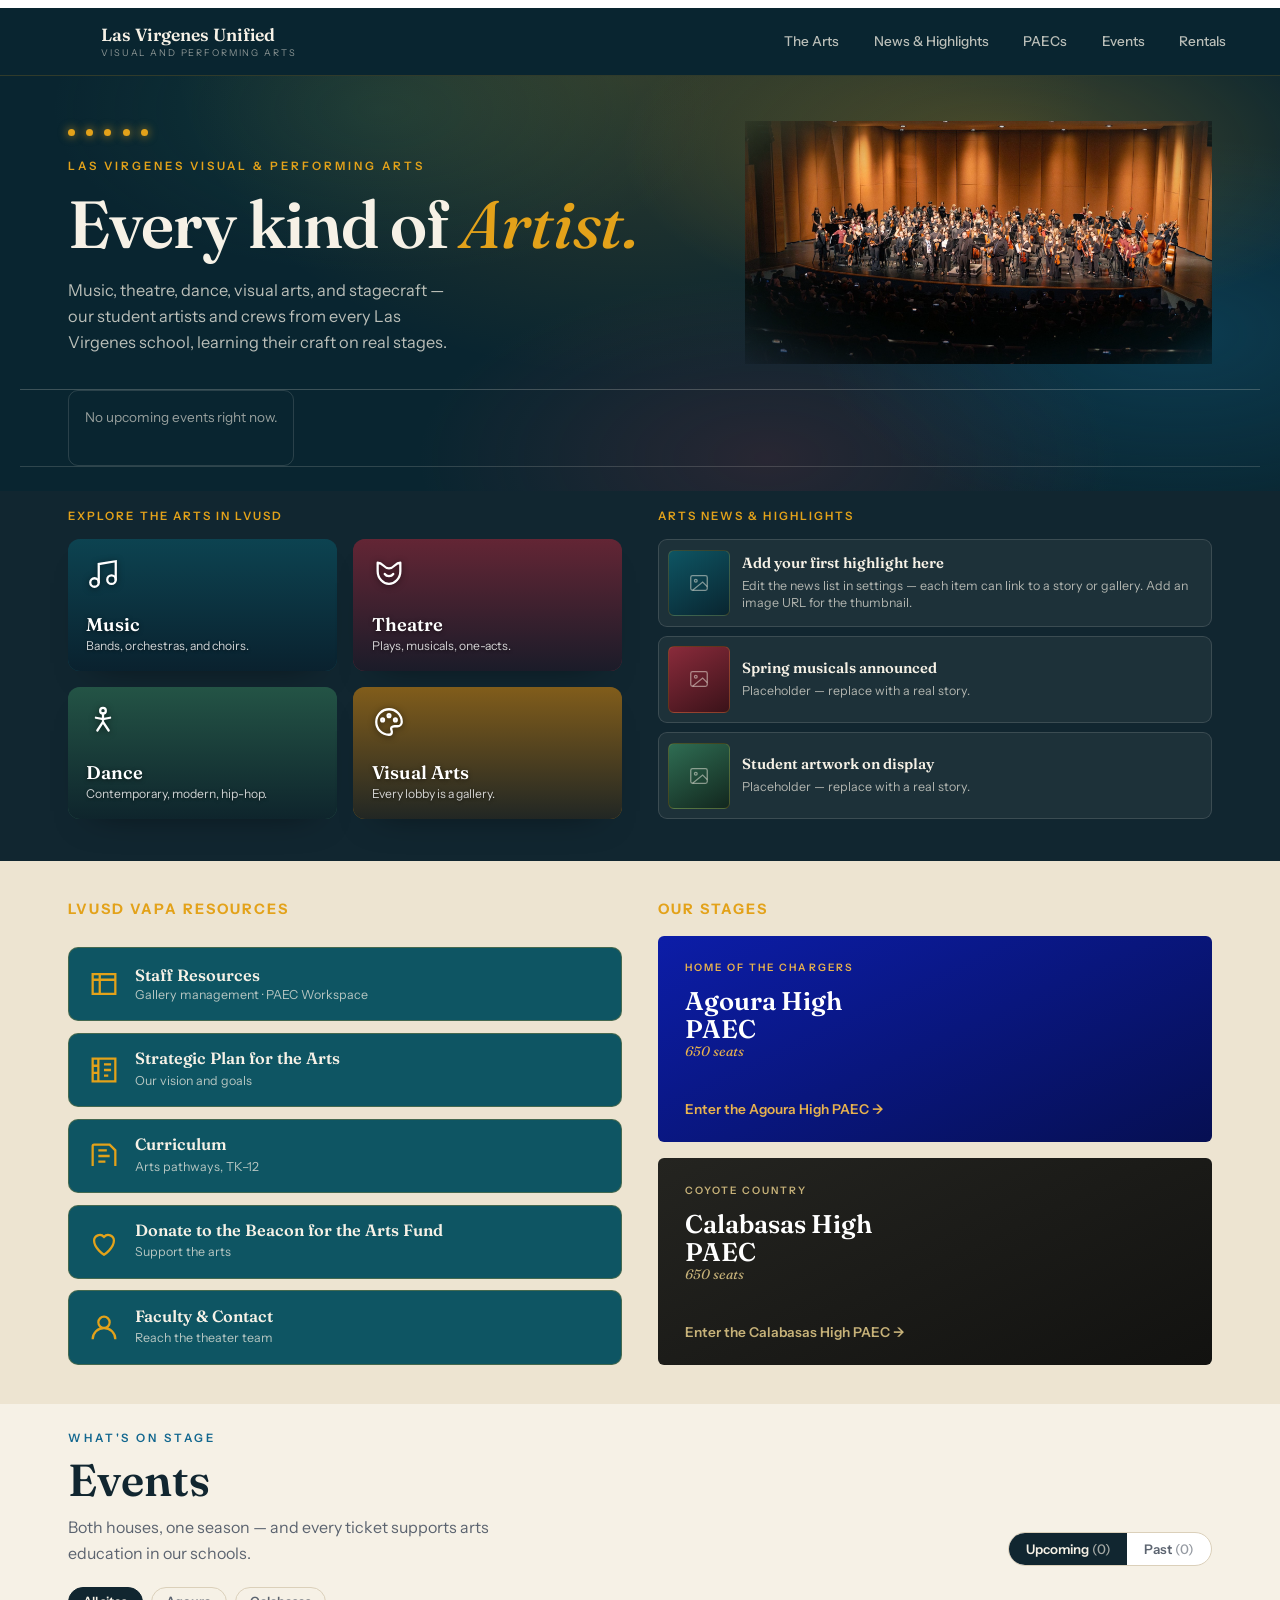
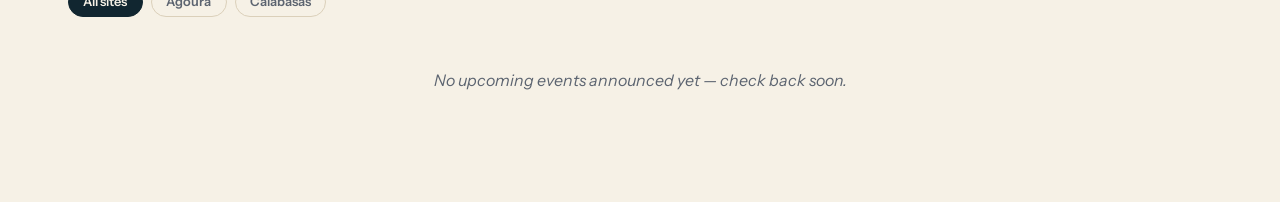
==== commit 3d0e04ad: "Add PAEC Workspace link under Staff Resources" ====
--- a/index.html
+++ b/index.html
@@ -63,7 +63,7 @@
         <div class="pc-quicklinks">
           <div class="pc-colh">LVUSD VAPA Resources</div>
 
-          <button class="pc-qlink pc-staff-quicklink" type="button" data-go="staffresources"><span class="pc-qic"><svg viewBox="0 0 24 24" fill="none" stroke="currentColor" stroke-width="1.6"><path d="M4 5h16v14H4zM4 9h16M9 5v14"/></svg></span><span><b>Staff Resources</b><small>For LVUSD staff · gallery management</small></span></button>
+          <button class="pc-qlink pc-staff-quicklink" type="button" data-go="staffresources"><span class="pc-qic"><svg viewBox="0 0 24 24" fill="none" stroke="currentColor" stroke-width="1.6"><path d="M4 5h16v14H4zM4 9h16M9 5v14"/></svg></span><span><b>Staff Resources</b><small>Gallery management · PAEC Workspace</small></span></button>
           <a class="pc-qlink" href="#"><span class="pc-qic"><svg viewBox="0 0 24 24" fill="none" stroke="currentColor" stroke-width="1.6"><path d="M4 4h16v16H4zM8 4v16M4 9h4M4 14h4M12 8h5M12 12h5M12 16h3"/></svg></span><span><b>Strategic Plan for the Arts</b><small>Our vision and goals</small></span></a>
           <a class="pc-qlink" href="#"><span class="pc-qic"><svg viewBox="0 0 24 24" fill="none" stroke="currentColor" stroke-width="1.6"><path d="M4 19V5a1 1 0 011-1h11l4 4v11M8 8h6M8 12h8M8 16h5"/></svg></span><span><b>Curriculum</b><small>Arts pathways, TK&ndash;12</small></span></a>
           <a class="pc-qlink" href="#"><span class="pc-qic"><svg viewBox="0 0 24 24" fill="none" stroke="currentColor" stroke-width="1.6"><path d="M12 21s-7-4.5-7-10a4 4 0 017-2.6A4 4 0 0119 11c0 5.5-7 10-7 10z"/></svg></span><span><b>Donate to the Beacon for the Arts Fund</b><small>Support the arts</small></span></a>
@@ -529,9 +529,16 @@
         <div class="pc-staff-card">
           <div><span class="pc-staff-tag">VISUAL ARTS</span><h2>Art Gallery Management</h2>
             <p>Submit artwork, edit exhibition information, review submissions, and manage the Student Art Collection.</p>
-            <p class="pc-staff-warning">Sign in with your LVUSD Google account. Access is limited to approved pilot staff.</p>
+            <p class="pc-staff-warning"><strong>Local prototype only:</strong> not a live staff login. No Google Workspace authentication, secure backend, or publication to the public gallery is connected.</p>
           </div>
-          <div class="pc-staff-actions"><a href="https://script.google.com/a/macros/lvusd.org/s/AKfycbx8gru5-IYWEbeqjZ6mUCkMIRZhXJBhfu4okk1aNFl5zUUR4tdiOmKe2C6zeGRDtajkIQ/exec" class="pc-gallery-primary">Open Art Gallery Management ↗</a><button data-go="visual" class="pc-staff-alt" type="button">View public gallery</button></div>
+          <div class="pc-staff-actions"><a href="staff/art-gallery.html" class="pc-gallery-primary">Open management prototype ↗</a><button data-go="visual" class="pc-staff-alt" type="button">View public gallery</button></div>
+        <div class="pc-staff-card">
+          <div><span class="pc-staff-tag">PERFORMING ARTS EDUCATION CENTERS</span><h2>PAEC Workspace</h2>
+            <p>Event planning, production details, staffing requests and approvals, crew assignments, calendars, and live event synopses for Agoura and Calabasas PAEC staff.</p>
+            <p class="pc-staff-warning">For authorized PAEC staff. Sign in when prompted to access your workspace.</p>
+          </div>
+          <div class="pc-staff-actions"><a href="https://paec-workspace-demo.cbloom438125.chatgpt.site/" class="pc-gallery-primary" target="_blank" rel="noopener noreferrer">Open PAEC Workspace ↗</a></div>
+        </div>
         </div>
       </div>
     </section>
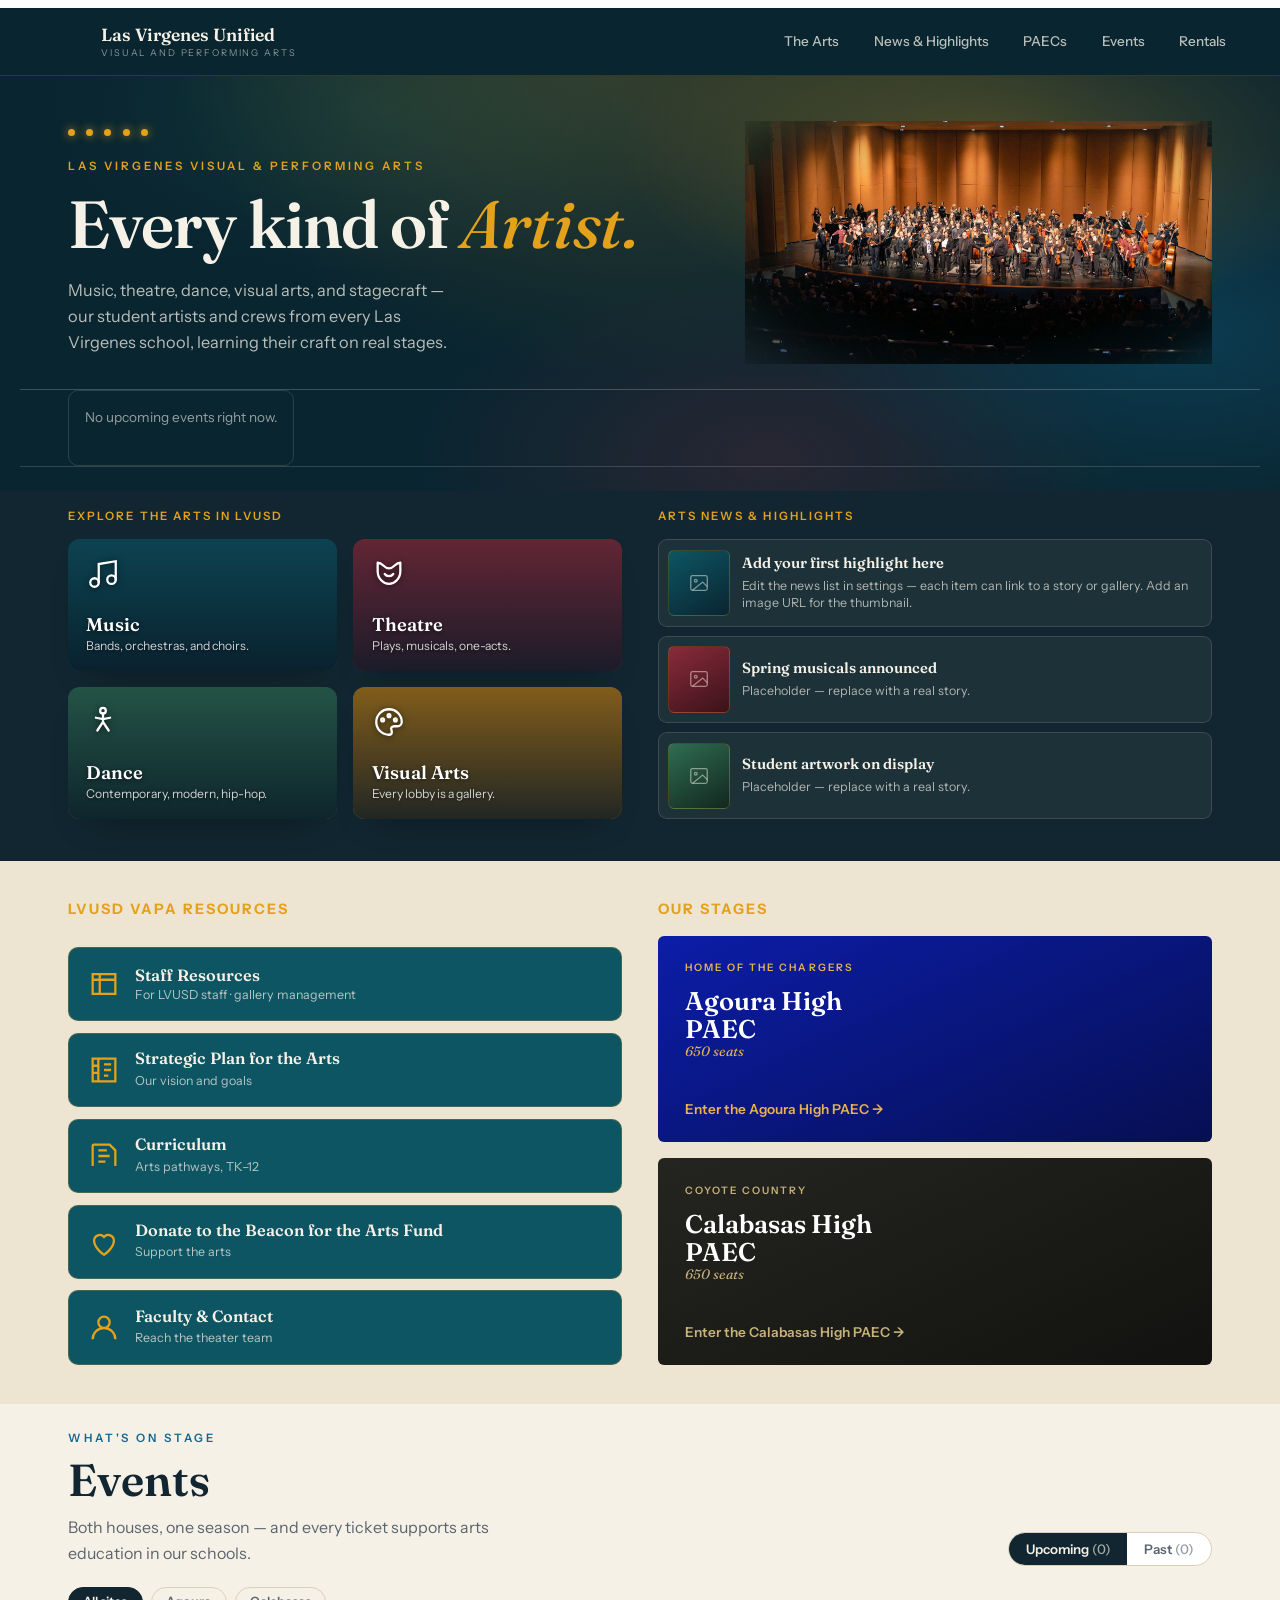
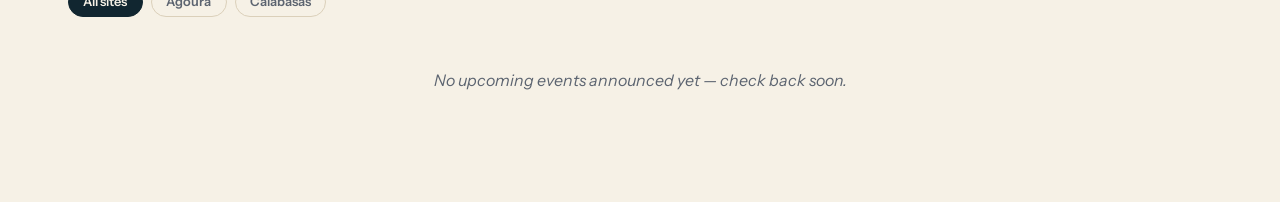
==== commit bba806f8: "Add PAEC Workspace to production Staff Resources" ====
--- a/index.html
+++ b/index.html
@@ -63,7 +63,7 @@
         <div class="pc-quicklinks">
           <div class="pc-colh">LVUSD VAPA Resources</div>
 
-          <button class="pc-qlink pc-staff-quicklink" type="button" data-go="staffresources"><span class="pc-qic"><svg viewBox="0 0 24 24" fill="none" stroke="currentColor" stroke-width="1.6"><path d="M4 5h16v14H4zM4 9h16M9 5v14"/></svg></span><span><b>Staff Resources</b><small>Gallery management · PAEC Workspace</small></span></button>
+          <button class="pc-qlink pc-staff-quicklink" type="button" data-go="staffresources"><span class="pc-qic"><svg viewBox="0 0 24 24" fill="none" stroke="currentColor" stroke-width="1.6"><path d="M4 5h16v14H4zM4 9h16M9 5v14"/></svg></span><span><b>Staff Resources</b><small>For LVUSD staff · gallery management</small></span></button>
           <a class="pc-qlink" href="#"><span class="pc-qic"><svg viewBox="0 0 24 24" fill="none" stroke="currentColor" stroke-width="1.6"><path d="M4 4h16v16H4zM8 4v16M4 9h4M4 14h4M12 8h5M12 12h5M12 16h3"/></svg></span><span><b>Strategic Plan for the Arts</b><small>Our vision and goals</small></span></a>
           <a class="pc-qlink" href="#"><span class="pc-qic"><svg viewBox="0 0 24 24" fill="none" stroke="currentColor" stroke-width="1.6"><path d="M4 19V5a1 1 0 011-1h11l4 4v11M8 8h6M8 12h8M8 16h5"/></svg></span><span><b>Curriculum</b><small>Arts pathways, TK&ndash;12</small></span></a>
           <a class="pc-qlink" href="#"><span class="pc-qic"><svg viewBox="0 0 24 24" fill="none" stroke="currentColor" stroke-width="1.6"><path d="M12 21s-7-4.5-7-10a4 4 0 017-2.6A4 4 0 0119 11c0 5.5-7 10-7 10z"/></svg></span><span><b>Donate to the Beacon for the Arts Fund</b><small>Support the arts</small></span></a>
@@ -529,16 +529,16 @@
         <div class="pc-staff-card">
           <div><span class="pc-staff-tag">VISUAL ARTS</span><h2>Art Gallery Management</h2>
             <p>Submit artwork, edit exhibition information, review submissions, and manage the Student Art Collection.</p>
-            <p class="pc-staff-warning"><strong>Local prototype only:</strong> not a live staff login. No Google Workspace authentication, secure backend, or publication to the public gallery is connected.</p>
+            <p class="pc-staff-warning">Sign in with your LVUSD Google account. Access is limited to approved pilot staff.</p>
           </div>
-          <div class="pc-staff-actions"><a href="staff/art-gallery.html" class="pc-gallery-primary">Open management prototype ↗</a><button data-go="visual" class="pc-staff-alt" type="button">View public gallery</button></div>
+          <div class="pc-staff-actions"><a href="https://script.google.com/a/macros/lvusd.org/s/AKfycbx8gru5-IYWEbeqjZ6mUCkMIRZhXJBhfu4okk1aNFl5zUUR4tdiOmKe2C6zeGRDtajkIQ/exec" class="pc-gallery-primary">Open Art Gallery Management ↗</a><button data-go="visual" class="pc-staff-alt" type="button">View public gallery</button></div>
+        </div>
         <div class="pc-staff-card">
           <div><span class="pc-staff-tag">PERFORMING ARTS EDUCATION CENTERS</span><h2>PAEC Workspace</h2>
             <p>Event planning, production details, staffing requests and approvals, crew assignments, calendars, and live event synopses for Agoura and Calabasas PAEC staff.</p>
             <p class="pc-staff-warning">For authorized PAEC staff. Sign in when prompted to access your workspace.</p>
           </div>
           <div class="pc-staff-actions"><a href="https://paec-workspace-demo.cbloom438125.chatgpt.site/" class="pc-gallery-primary" target="_blank" rel="noopener noreferrer">Open PAEC Workspace ↗</a></div>
-        </div>
         </div>
       </div>
     </section>
